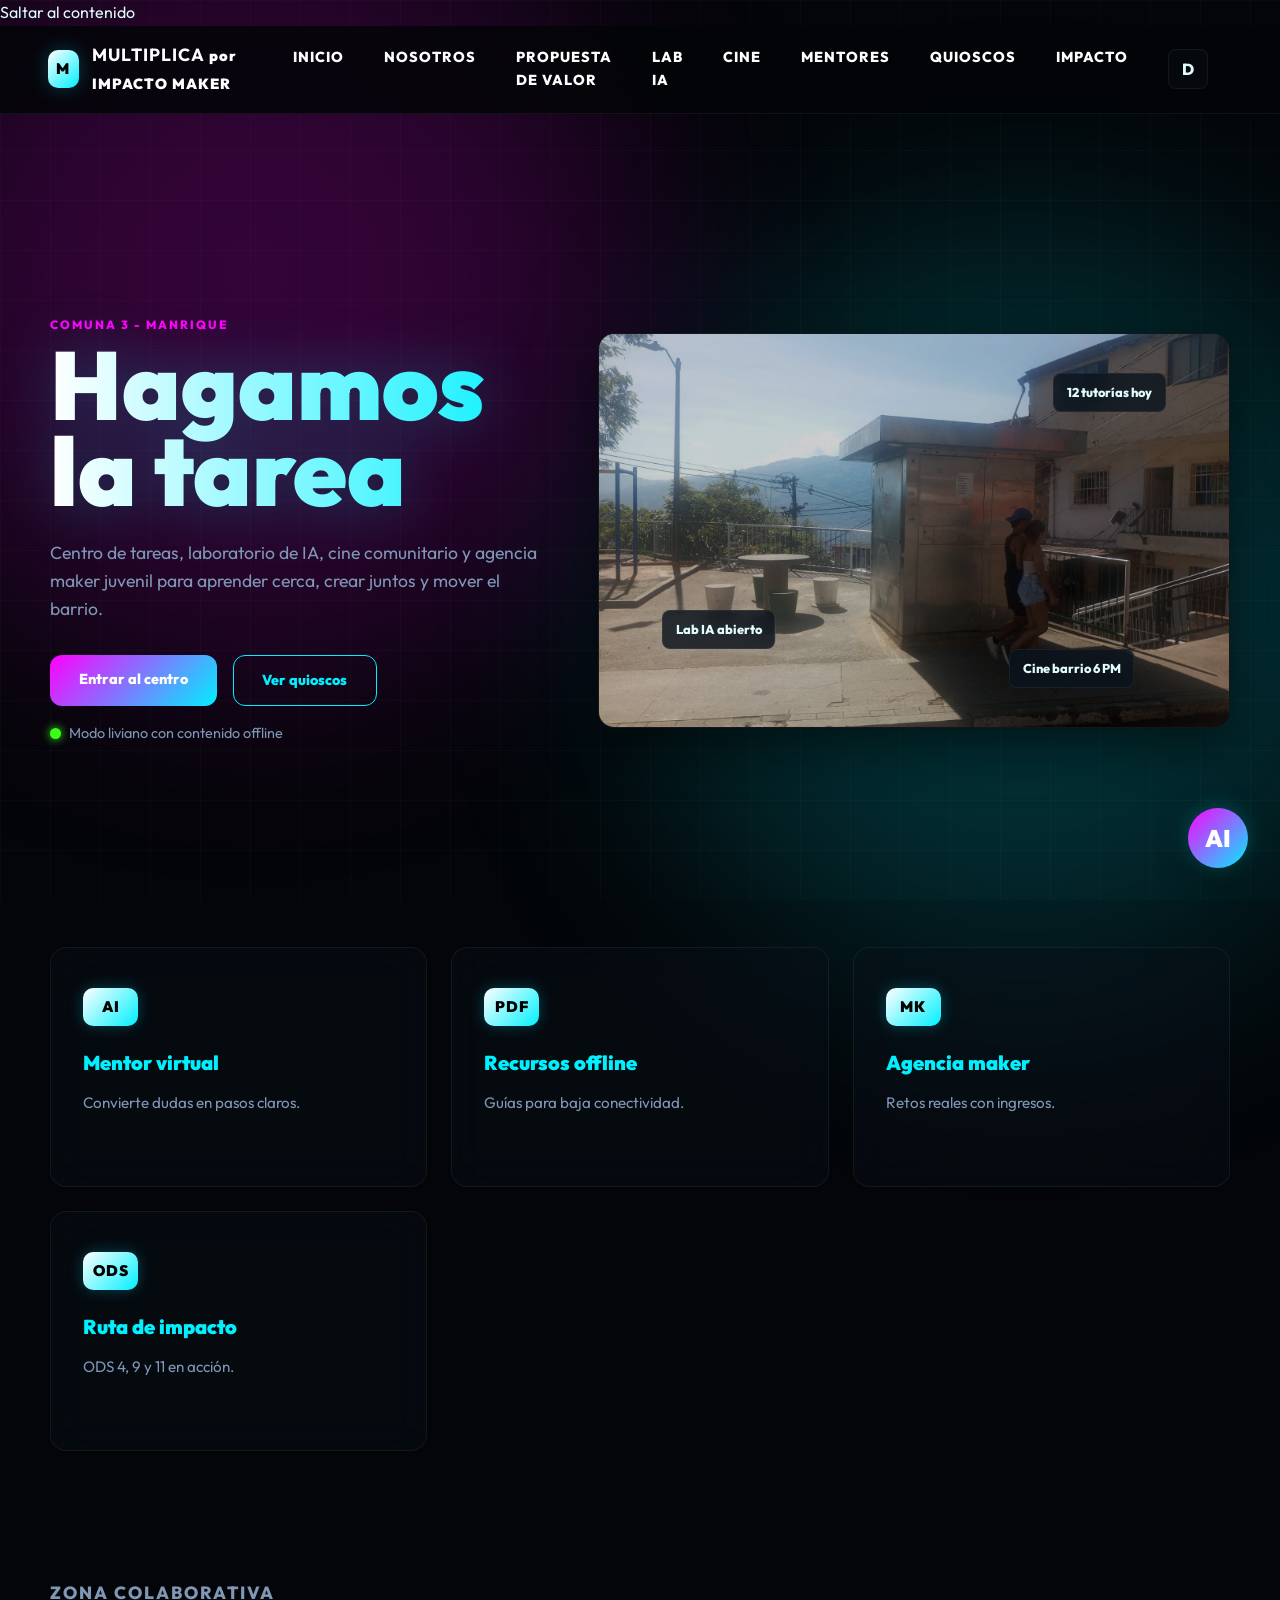
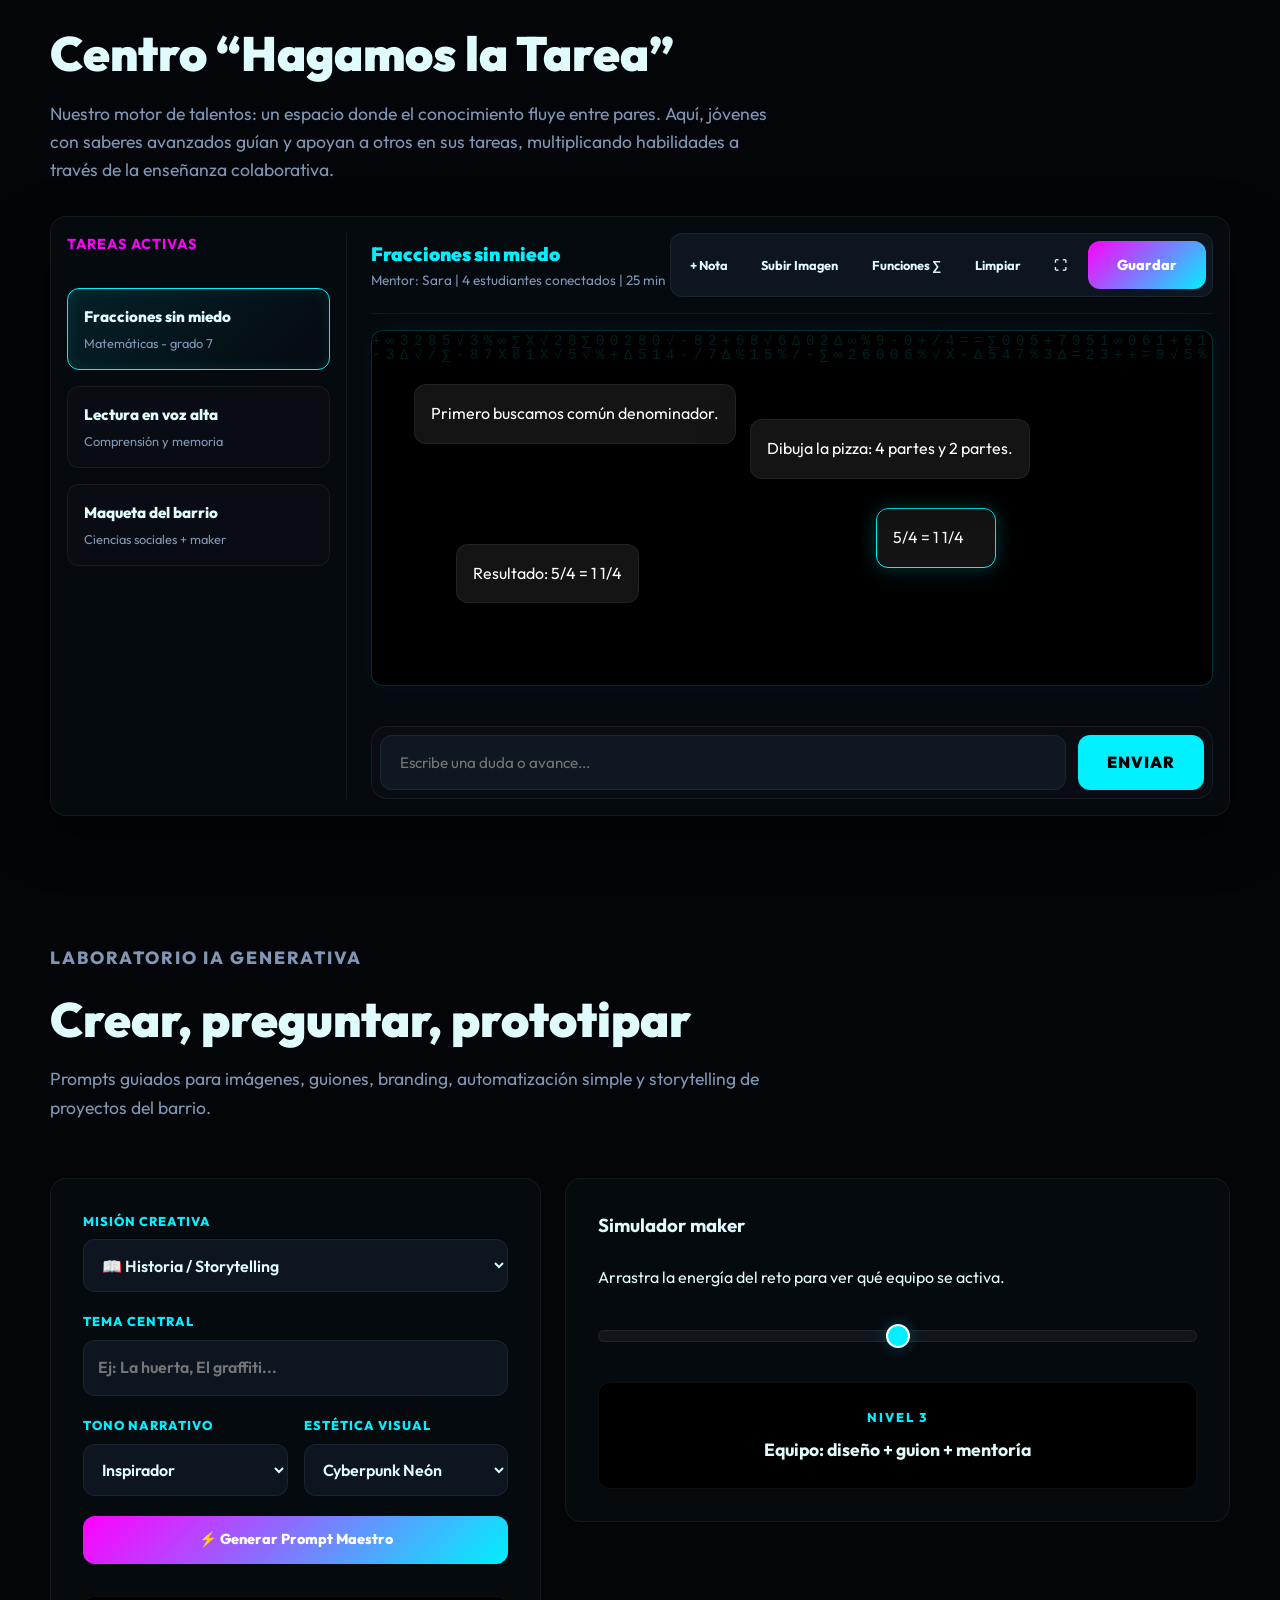
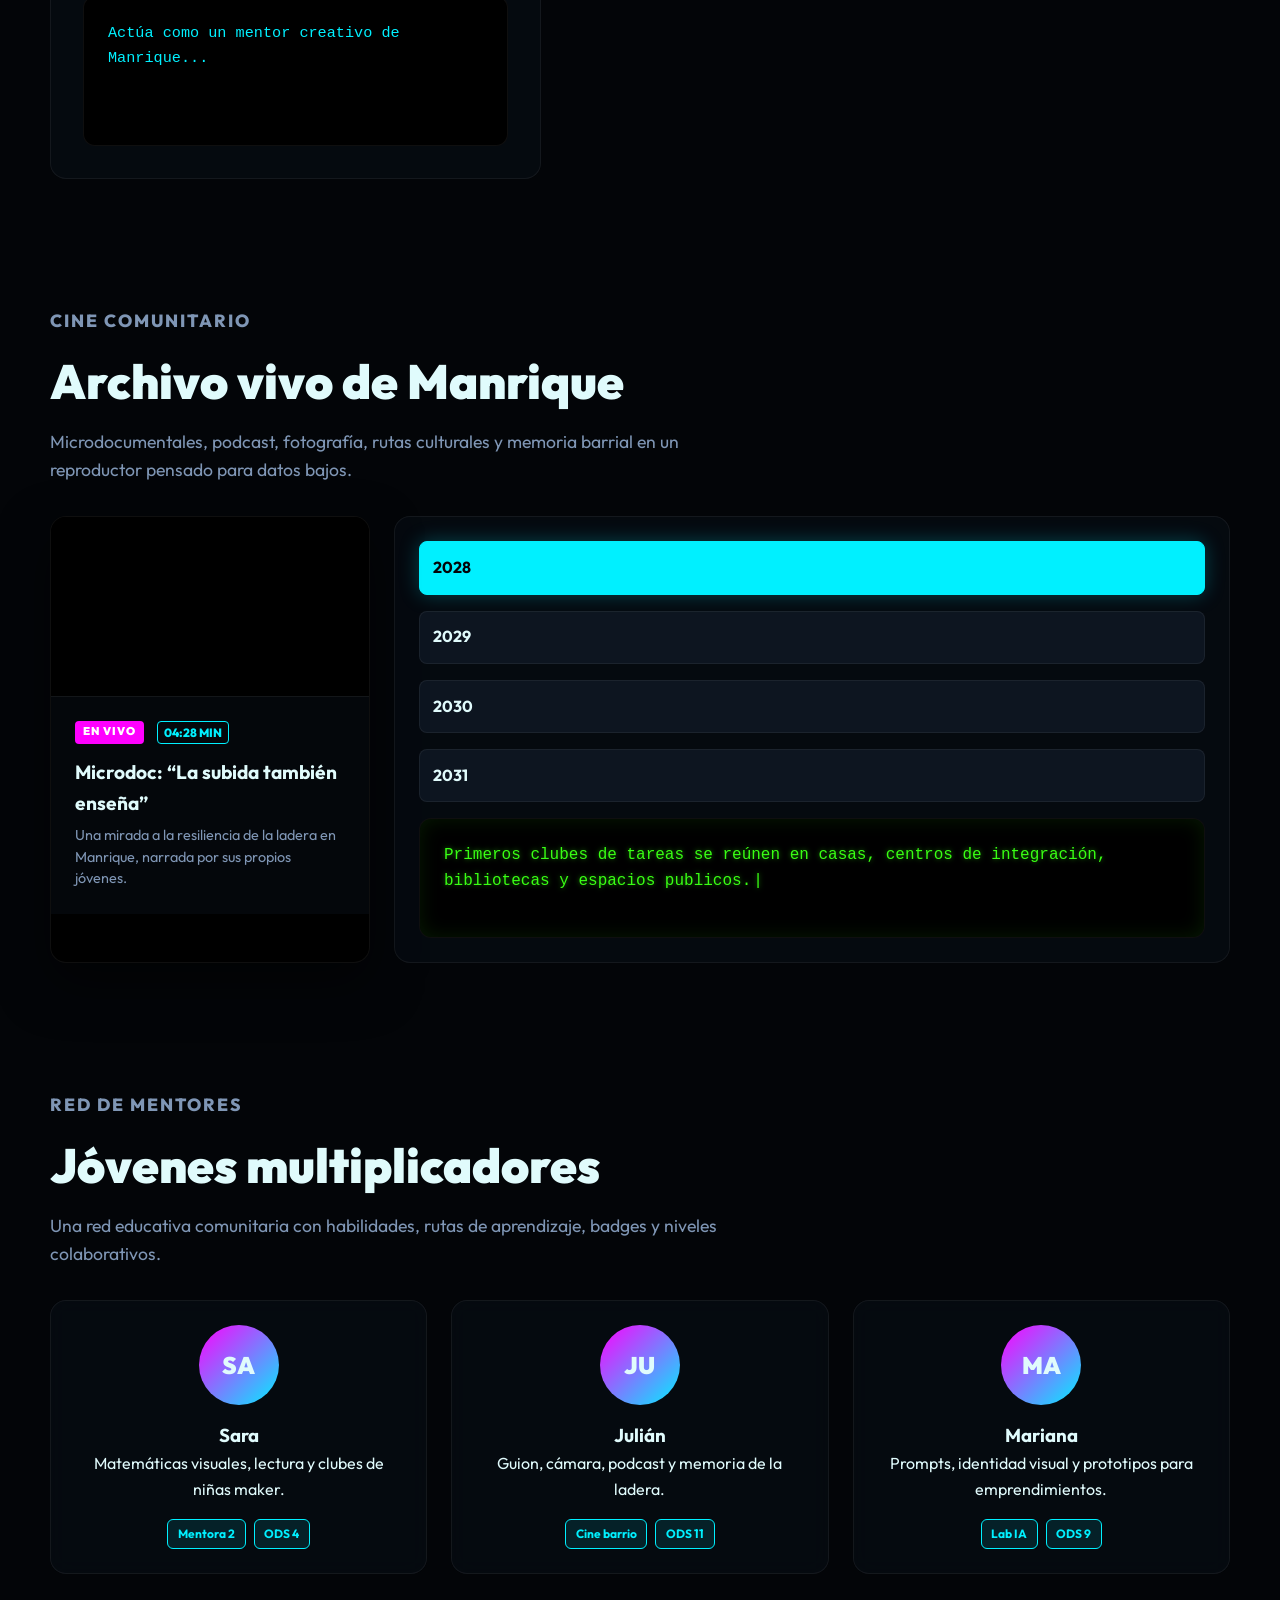
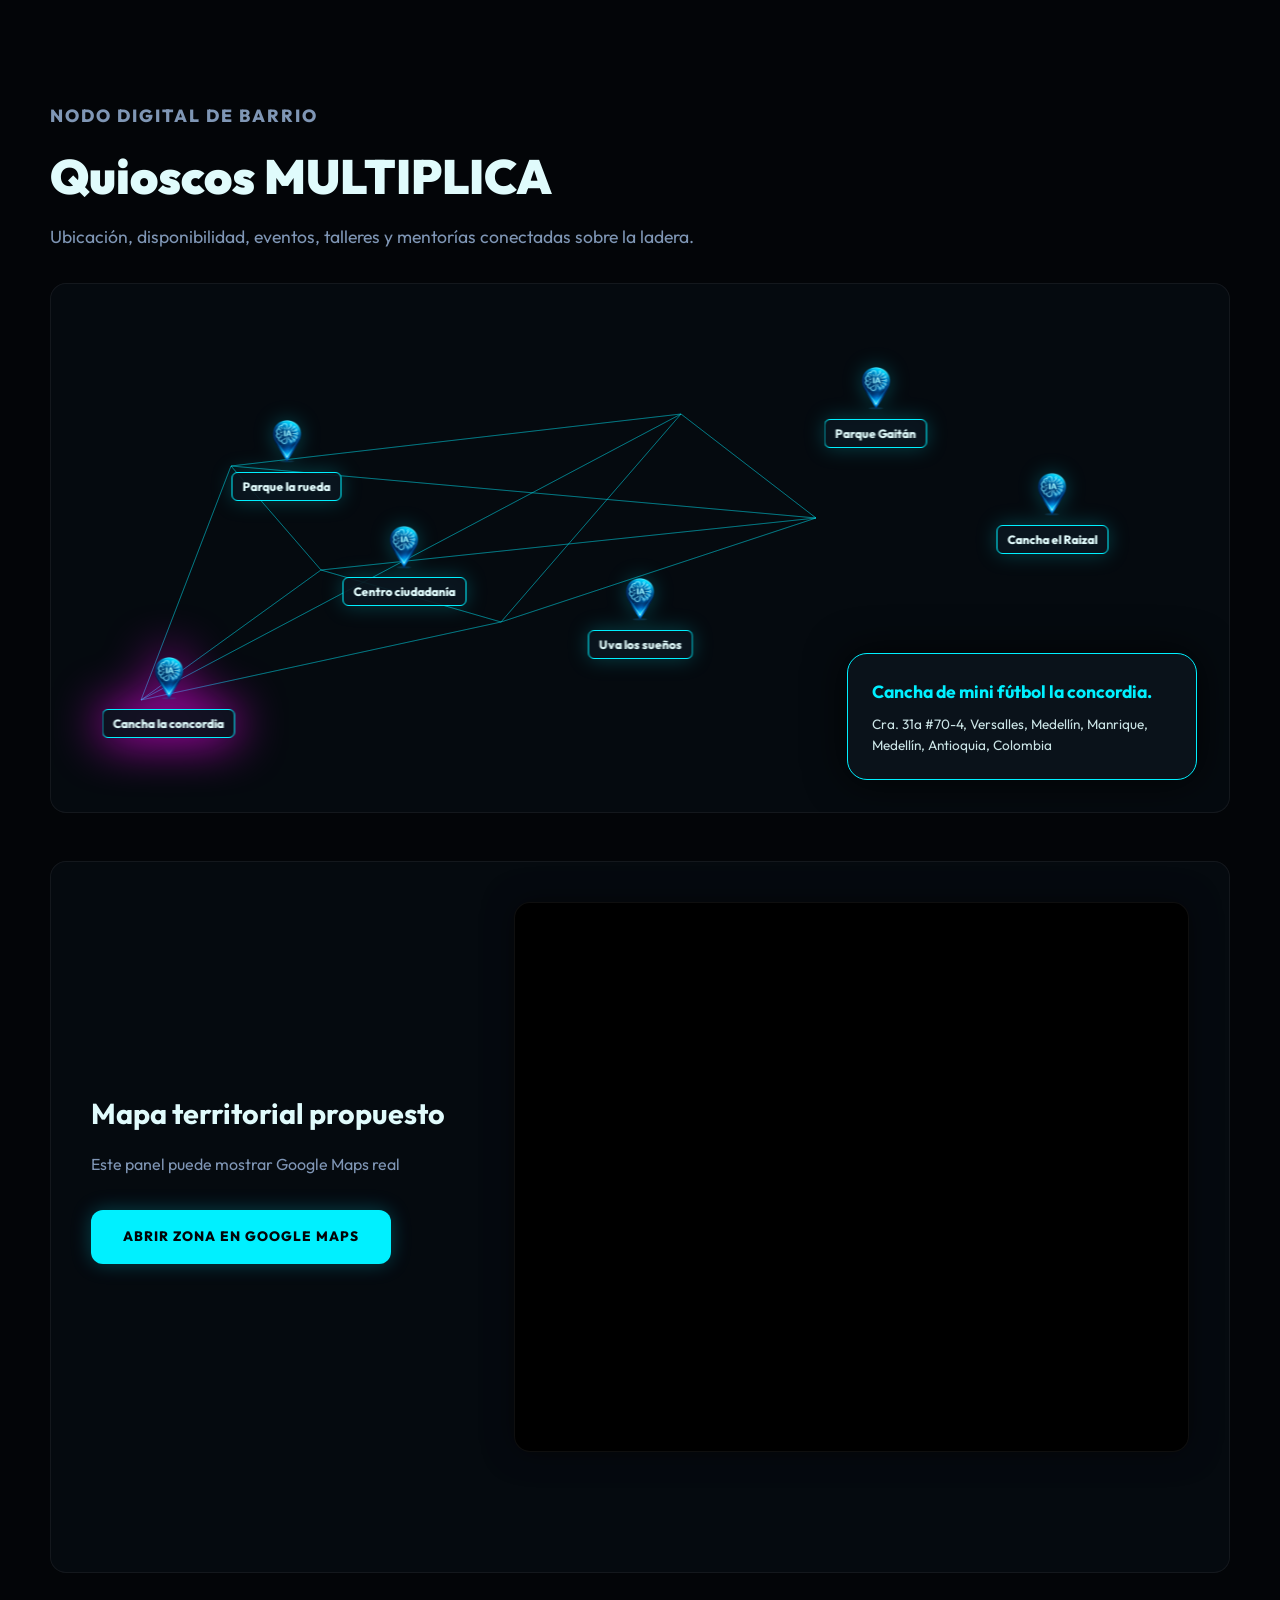
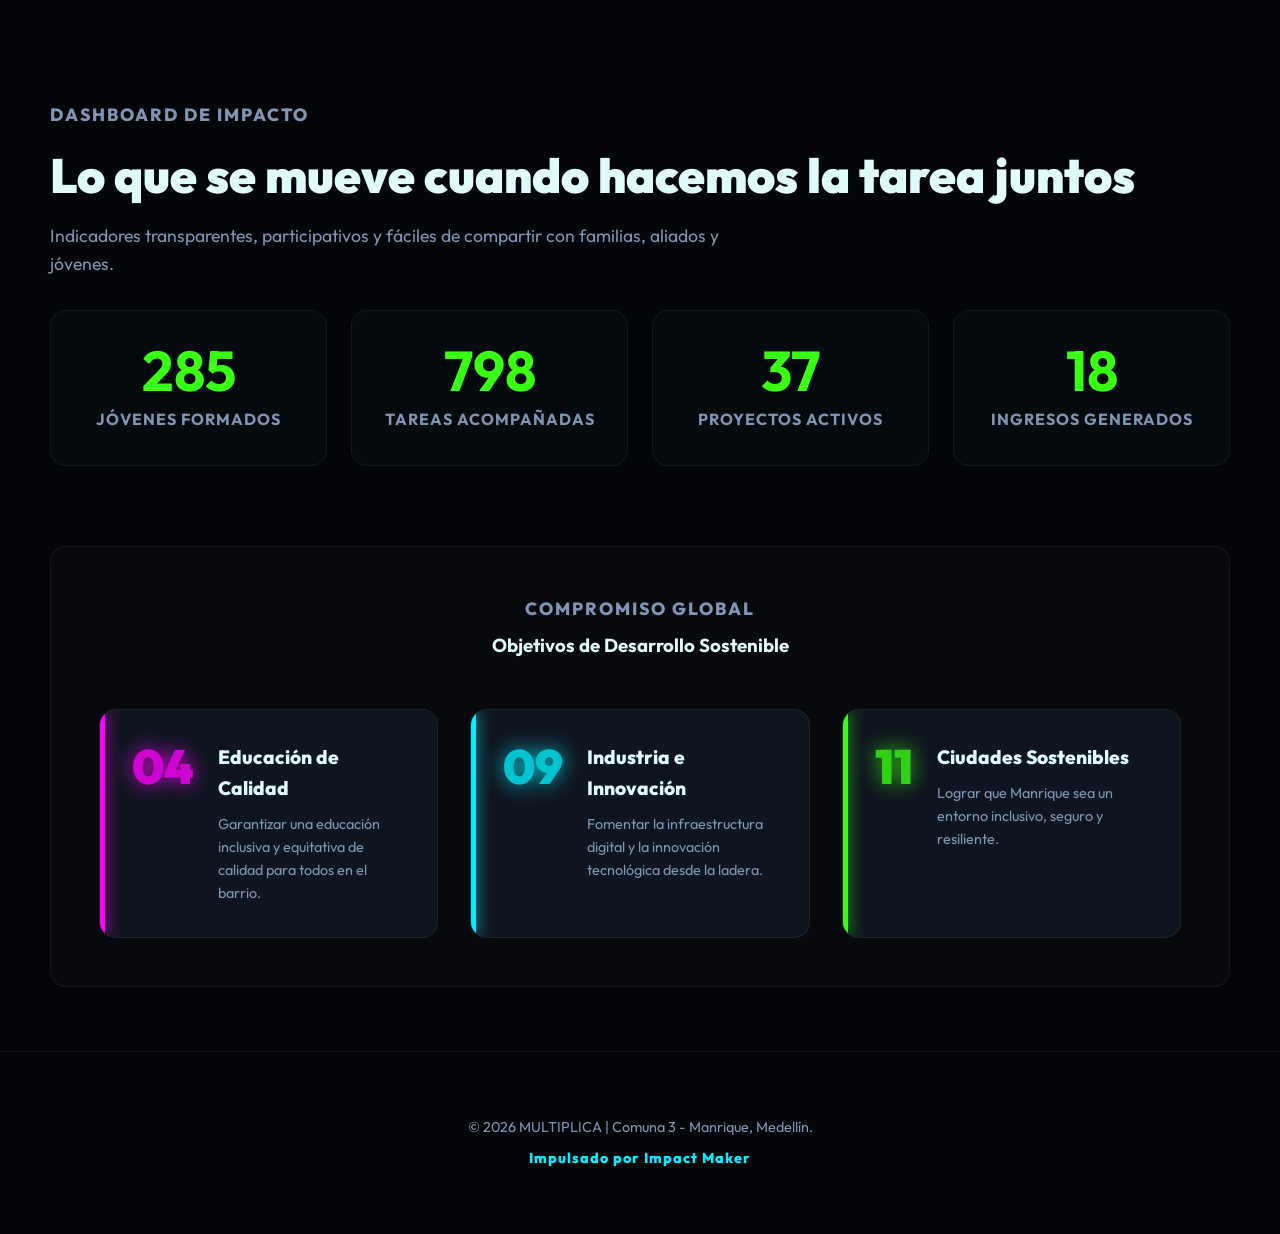
==== index.html @ 45618c98 "🚀 MULTIPLICA - Modernización Completa y Propuesta de Valor" ====
<!doctype html>
<html lang="es">

<head>
  <meta charset="utf-8" />
  <meta name="viewport" content="width=device-width, initial-scale=1" />
  <meta name="description"
    content="MULTIPLICA, plataforma comunitaria de tareas, IA generativa, cine barrial y mentorias para Comuna 3 - Manrique." />
  <meta name="theme-color" content="#18232e" />
  <title>MULTIPLICA | Hagamos la tarea</title>
  <link rel="preconnect" href="https://fonts.googleapis.com">
  <link rel="preconnect" href="https://fonts.gstatic.com" crossorigin>
  <link href="https://fonts.googleapis.com/css2?family=Outfit:wght@100..900&display=swap" rel="stylesheet">
  <link rel="preload" href="assets/community-lab.png" as="image" />
  <link rel="stylesheet" href="css/styles.css" />
</head>

<body>
  <a class="skip-link" href="#contenido">Saltar al contenido</a>

  <header class="topbar" aria-label="Navegación principal">
    <a class="brand" href="#inicio" aria-label="MULTIPLICA inicio">
      <span class="brand-mark">M</span>
      <span>
        <strong>MULTIPLICA</strong>
        <small>por IMPACTO MAKER</small>
      </span>
    </a>
    <button class="menu-toggle" type="button" aria-expanded="false" aria-controls="nav">
      <span></span><span></span><span></span>
      <span class="sr-only">Abrir menú</span>
    </button>
    <nav id="nav" class="nav">
      <a href="index.html">Inicio</a>
      <a href="nosotros.html">Nosotros</a>
      <a href="propuesta.html">Propuesta de Valor</a>
      <a href="#ia">Lab IA</a>
      <a href="#cine">Cine</a>
      <a href="#mentores">Mentores</a>
      <a href="#quioscos">Quioscos</a>
      <a href="#impacto">Impacto</a>
    </nav>
    <button id="themeToggle" class="icon-button" type="button" aria-label="Cambiar modo de color">D</button>
  </header>

  <main id="contenido">
    <!-- EDITAR: cambia aqui el titular, slogan y textos principales del inicio. -->
    <section id="inicio" class="hero section-shell">
      <div class="hero-copy">
        <p class="eyebrow">Comuna 3 - Manrique</p>
        <h1>Hagamos la tarea</h1>
        <p class="hero-lead">
          Centro de tareas, laboratorio de IA, cine comunitario y agencia maker juvenil para aprender cerca, crear
          juntos y mover el barrio.
        </p>
        <div class="hero-actions" aria-label="Accesos rápidos">
          <a class="btn-primary" href="#tarea">Entrar al centro</a>
          <a class="btn-ghost" href="#quioscos">Ver quioscos</a>
        </div>
        <div class="offline-pill" role="status">
          <span></span> Modo liviano con contenido offline
        </div>
      </div>

      <div class="hero-visual" aria-label="Transformación MULTIPLICA">
        <img class="img-base" src="assets/community-lab.png" alt="Propuesta inicial" />
        <img class="img-hover" src="assets/ChatGPT Image 11 may 2026, 15_40_46.png" alt="Visión futura MULTIPLICA" />
        <div class="live-chip chip-a">12 tutorías hoy</div>
        <div class="live-chip chip-b">Lab IA abierto</div>
        <div class="live-chip chip-c">Cine barrio 6 PM</div>
      </div>
    </section>

    <!-- EDITAR: estas tarjetas son los accesos rapidos. Sus mensajes estan en js/config.js. -->
    <section class="quick-grid section-shell" aria-label="Herramientas rápidas">
      <button class="card" data-panel="mentor">
        <span class="brand-mark">AI</span>
        <strong>Mentor virtual</strong>
        <small>Convierte dudas en pasos claros.</small>
      </button>
      <button class="card" data-panel="descargas">
        <span class="brand-mark">PDF</span>
        <strong>Recursos offline</strong>
        <small>Guías para baja conectividad.</small>
      </button>
      <button class="card" data-panel="proyecto">
        <span class="brand-mark">MK</span>
        <strong>Agencia maker</strong>
        <small>Retos reales con ingresos.</small>
      </button>
      <button class="card" data-panel="ruta">
        <span class="brand-mark">ODS</span>
        <strong>Ruta de impacto</strong>
        <small>ODS 4, 9 y 11 en acción.</small>
      </button>
    </section>

    <!-- EDITAR: seccion de tareas. Los datos interactivos de botones estan en js/config.js. -->
    <section id="tarea" class="module section-shell">
      <div class="section-heading">
        <p class="eyebrow">Zona colaborativa</p>
        <h2>Centro “Hagamos la Tarea”</h2>
        <p>Nuestro motor de talentos: un espacio donde el conocimiento fluye entre pares. Aquí, jóvenes con saberes avanzados guían y apoyan a otros en sus tareas, multiplicando habilidades a través de la enseñanza colaborativa.</p>
      </div>
      <div class="workspace">
        <aside class="task-board" aria-label="Tablero de tareas activas">
          <h3>Tareas activas</h3>
          <button class="task-item active" data-task="matematicas">
            <strong>Fracciones sin miedo</strong>
            <small>Matemáticas - grado 7</small>
          </button>
          <button class="task-item" data-task="lectura">
            <strong>Lectura en voz alta</strong>
            <small>Comprensión y memoria</small>
          </button>
          <button class="task-item" data-task="maqueta">
            <strong>Maqueta del barrio</strong>
            <small>Ciencias sociales + maker</small>
          </button>
        </aside>
        <article class="collab-panel">
          <div class="panel-head">
            <div>
              <h3 id="taskTitle">Fracciones sin miedo</h3>
              <p id="taskMeta">Mentor: Sara | 4 estudiantes conectados | 25 min</p>
            </div>
            <div class="panel-actions" aria-label="Herramientas de pizarra">
              <button id="addNoteBtn" class="small-action" type="button">+ Nota</button>
              <input id="imageInput" type="file" accept="image/*" hidden />
              <button id="addImageBtn" class="small-action" type="button">Subir Imagen</button>
              <button id="toggleMath" class="small-action" type="button">Funciones ∑</button>
              <button id="clearBoardBtn" class="small-action" type="button">Limpiar</button>
              <button id="fullscreenBtn" class="small-action" type="button" aria-label="Pantalla completa">⛶</button>
              <button class="btn-primary" type="button">Guardar</button>
            </div>
          </div>
          <div id="whiteboard" class="whiteboard" aria-label="Pizarra colaborativa">
            <canvas id="matrixCanvas"></canvas>
            <div id="mathTools" class="math-tools" style="display:none" aria-label="Herramientas matemáticas">
              <button class="math-btn" type="button" data-symbol="+">+</button>
              <button class="math-btn" type="button" data-symbol="-">−</button>
              <button class="math-btn" type="button" data-symbol="×">×</button>
              <button class="math-btn" type="button" data-symbol="÷">÷</button>
              <button class="math-btn" type="button" data-symbol="=">=</button>
              <button class="math-btn" type="button" data-symbol="(">( )</button>
              <button class="math-btn" type="button" data-symbol="frac">a/b</button>
              <button class="math-btn" type="button" data-symbol="pow">xʸ</button>
              <button class="math-btn" type="button" data-symbol="sqrt">√</button>
            </div>
            <div class="fraction-card" contenteditable="true"> 5/4 = 1 1/4</div>
            <div class="note note-one" contenteditable="true">Primero buscamos común denominador.</div>
            <div class="note note-two" contenteditable="true">Dibuja la pizza: 4 partes y 2 partes.</div>
            <div class="note note-three" contenteditable="true">Resultado: 5/4 = 1 1/4</div>
          </div>
          <div class="comment-row">
            <input id="collaborativeInput" type="text" placeholder="Escribe una duda o avance..." aria-label="Comentario colaborativo" />
            <button id="sendCommentBtn" type="button">Enviar</button>
          </div>
        </article>
      </div>
    </section>

    <section id="ia" class="module split section-shell">
      <div class="section-heading">
        <p class="eyebrow">Laboratorio IA Generativa</p>
        <h2>Crear, preguntar, prototipar</h2>
        <p>Prompts guiados para imágenes, guiones, branding, automatización simple y storytelling de proyectos del
          barrio.</p>
      </div>
      <div class="lab-console">
        <div class="prompt-builder">
          <!-- ESTRUCTURA PROFESIONAL: Agrupamos para control total del diseño -->
          <div class="form-group">
            <label for="promptType">Misión Creativa</label>
            <select id="promptType">
              <option value="historia">📖 Historia / Storytelling</option>
              <option value="imagen">🎨 Imagen Conceptual</option>
              <option value="guion">🎬 Guion / Podcast</option>
              <option value="marca">🚀 Marca / Identidad</option>
            </select>
          </div>

          <div class="form-group">
            <label for="promptTheme">Tema Central</label>
            <input id="promptTheme" type="text" placeholder="Ej: La huerta, El graffiti..." />
          </div>

          <div class="form-row">
            <div class="form-group">
              <label for="promptTone">Tono Narrativo</label>
              <select id="promptTone">
                <option value="inspirador">Inspirador</option>
                <option value="tecnico">Técnico</option>
                <option value="rebelde">Disruptivo</option>
              </select>
            </div>
            <div class="form-group">
              <label for="promptStyle">Estética Visual</label>
              <select id="promptStyle">
                <option value="cyberpunk">Cyberpunk Neón</option>
                <option value="minimalista">Minimalista Moderno</option>
                <option value="vintage">Vintage / Retro</option>
                <option value="organico">Orgánico / Natural</option>
              </select>
            </div>
          </div>

          <button id="buildPrompt" type="button" class="btn-primary">⚡ Generar Prompt Maestro</button>
        </div>
        <pre id="promptOutput" aria-live="polite">Actúa como un mentor creativo de Manrique...</pre>
      </div>
      <div class="simulator">
        <h3>Simulador maker</h3>
        <p>Arrastra la energía del reto para ver qué equipo se activa.</p>
        <input id="makerRange" type="range" min="1" max="5" value="3" />
        <div class="maker-output">
          <span id="makerLevel">Nivel 3</span>
          <strong id="makerResult">Equipo: diseño + guion + mentoría</strong>
        </div>
      </div>
    </section>

    <section id="cine" class="module section-shell">
      <div class="section-heading">
        <p class="eyebrow">Cine comunitario</p>
        <h2>Archivo vivo de Manrique</h2>
        <p>Microdocumentales, podcast, fotografía, rutas culturales y memoria barrial en un reproductor pensado para
          datos bajos.</p>
      </div>
      <div class="cinema-layout">
        <div class="player-container">
          <!-- ESPACIO PARA VIDEO DE YOUTUBE: Reemplazar el src por el enlace del video deseado -->
          <div class="player">
            <iframe width="100%" height="100%" 
              src="https://www.youtube.com/embed/dQw4w9WgXcQ" 
              title="YouTube video player" frameborder="0" 
              allow="accelerometer; autoplay; clipboard-write; encrypted-media; gyroscope; picture-in-picture; web-share" 
              allowfullscreen></iframe>
          </div>
          <!-- CAPA INFORMATIVA DEL VIDEO -->
          <div class="video-info-overlay">
            <div class="video-meta">
              <span class="v-tag">EN VIVO</span>
              <span class="v-time">04:28 MIN</span>
            </div>
            <h4>Microdoc: “La subida también enseña”</h4>
            <p>Una mirada a la resiliencia de la ladera en Manrique, narrada por sus propios jóvenes.</p>
          </div>
        </div>
        <div class="timeline" aria-label="Línea de tiempo comunitaria">
          <button class="time-dot active" data-year="2028">2028</button>
          <button class="time-dot" data-year="2029">2029</button>
          <button class="time-dot" data-year="2030">2030</button>
          <button class="time-dot" data-year="2031">2031</button>
          <p id="timelineText">Primeros clubes de tareas se reúnen en casas, centros de integración, bibliotecas y
            espacios
            publicos.</p>
        </div>
      </div>
    </section>

    <section id="mentores" class="module section-shell">
      <div class="section-heading">
        <p class="eyebrow">Red de mentores</p>
        <h2>Jóvenes multiplicadores</h2>
        <p>Una red educativa comunitaria con habilidades, rutas de aprendizaje, badges y niveles colaborativos.
        </p>
      </div>
      <div class="mentor-grid">
        <article class="mentor-card">
          <span class="avatar">SA</span>
          <h3>Sara</h3>
          <p>Matemáticas visuales, lectura y clubes de niñas maker.</p>
          <div class="badges"><span>Mentora 2</span><span>ODS 4</span></div>
        </article>
        <article class="mentor-card">
          <span class="avatar">JU</span>
          <h3>Julián</h3>
          <p>Guion, cámara, podcast y memoria de la ladera.</p>
          <div class="badges"><span>Cine barrio</span><span>ODS 11</span></div>
        </article>
        <article class="mentor-card">
          <span class="avatar">MA</span>
          <h3>Mariana</h3>
          <p>Prompts, identidad visual y prototipos para emprendimientos.</p>
          <div class="badges"><span>Lab IA</span><span>ODS 9</span></div>
        </article>
      </div>
    </section>

    <section id="quioscos" class="module section-shell">
      <div class="section-heading">
        <p class="eyebrow">Nodo digital de barrio</p>
        <h2>Quioscos MULTIPLICA</h2>
        <p>Ubicación, disponibilidad, eventos, talleres y mentorías conectadas sobre la ladera.</p>
      </div>
      <div class="kiosk-map" aria-label="Mapa interactivo de quioscos">
        <canvas id="networkCanvas" width="900" height="520"></canvas>
        <button class="kiosk active" style="--x: 10%; --y: 80%" data-kiosk="Cancha de mini fútbol la concordia." data-label="Cancha la concordia"></button>
        <button class="kiosk" style="--x: 30%; --y: 55%" data-kiosk="Centro de Servicios a la Ciudadanía." data-label="Centro ciudadanía"></button>
        <button class="kiosk" style="--x: 50%; --y: 65%" data-kiosk="Uva los sueños" data-label="Uva los sueños"></button>
        <button class="kiosk" style="--x: 85%; --y: 45%" data-kiosk="Cancha sintética el Raizal." data-label="Cancha el Raizal"></button>
        <button class="kiosk" style="--x: 20%; --y: 35%" data-kiosk="Parque de la rueda" data-label="Parque la rueda"></button>
        <button class="kiosk" style="--x: 70%; --y: 25%" data-kiosk="Parque Gaitán." data-label="Parque Gaitán"></button>
        <aside class="kiosk-info">
          <h3 id="kioskName">Cancha de mini fútbol la concordia.</h3>
          <p id="kioskStatus">Cra. 31a #70-4, Versalles, Medellín, Manrique, Medellín, Antioquia, Colombia</p>
        </aside>
      </div>
      <div class="google-map-panel">
        <div class="map-copy">
          <h3>Mapa territorial propuesto</h3>
          <p>Este panel puede mostrar Google Maps real</p>
          <a id="https://www.google.com/maps/d/u/0/edit?mid=1fTqS-UCD_Fun7RJP5HXjvAFTQv7Imtw&usp=sharing"
            class="ghost-action"
            href="https://www.google.com/maps/d/u/0/edit?mid=1fTqS-UCD_Fun7RJP5HXjvAFTQv7Imtw&usp=sharing"
            target="_blank" rel="noreferrer">Abrir zona en Google Maps</a>
        </div>
        <div id="googleMap" class="google-map" role="img"
          aria-label="Mapa de Google Maps con puntos propuestos de Hagamos la Tarea">
          <iframe
            src="https://www.google.com/maps/d/u/0/embed?mid=1fTqS-UCD_Fun7RJP5HXjvAFTQv7Imtw&ehbc=2E312F"
            width="100%" height="100%"></iframe>
        </div>
        <div id="mapPointList" class="map-point-list" aria-label="Puntos propuestos de Hagamos la Tarea"></div>
      </div>
    </section>

    <!-- EDITAR: cambia los valores data-count para actualizar los indicadores. -->
    <section id="impacto" class="module section-shell impact">
      <div class="section-heading">
        <p class="eyebrow">Dashboard de impacto</p>
        <h2>Lo que se mueve cuando hacemos la tarea juntos</h2>
        <p>Indicadores transparentes, participativos y fáciles de compartir con familias, aliados y jóvenes.</p>
      </div>
      <div class="impact-grid">
        <article class="stat"><strong data-count="428">0</strong><span>jóvenes formados</span></article>
        <article class="stat"><strong data-count="1260">0</strong><span>tareas acompañadas</span></article>
        <article class="stat"><strong data-count="37">0</strong><span>proyectos activos</span></article>
        <article class="stat"><strong data-count="18">0</strong><span>ingresos generados</span></article>
      </div>
      <div class="ods-container">
        <div class="section-heading centered">
          <p class="eyebrow">Compromiso global</p>
          <h3>Objetivos de Desarrollo Sostenible</h3>
        </div>
        <div class="ods-grid">
          <div class="ods-card" style="--ods-color: var(--magenta);">
            <div class="ods-number">04</div>
            <div class="ods-content">
              <h4>Educación de Calidad</h4>
              <p>Garantizar una educación inclusiva y equitativa de calidad para todos en el barrio.</p>
            </div>
          </div>
          <div class="ods-card" style="--ods-color: var(--warm);">
            <div class="ods-number">09</div>
            <div class="ods-content">
              <h4>Industria e Innovación</h4>
              <p>Fomentar la infraestructura digital y la innovación tecnológica desde la ladera.</p>
            </div>
          </div>
          <div class="ods-card" style="--ods-color: var(--sun);">
            <div class="ods-number">11</div>
            <div class="ods-content">
              <h4>Ciudades Sostenibles</h4>
              <p>Lograr que Manrique sea un entorno inclusivo, seguro y resiliente.</p>
            </div>
          </div>
        </div>
      </div>
    </section>
  </main>

  <button id="mentorFab" class="mentor-fab" type="button" aria-label="Abrir mentor virtual">AI</button>
  <dialog id="mentorDialog" class="mentor-dialog">
    <form method="dialog">
      <button class="dialog-close" aria-label="Cerrar">x</button>
    </form>
    <h2>Mentor virtual MULTIPLICA</h2>
    <p>Cuéntame la tarea y te la devuelvo como ruta corta: entender, practicar, crear y compartir.</p>
    <textarea id="mentorInput" rows="4" placeholder="Ej: no entiendo fracciones con diferente denominador"></textarea>
    <button id="mentorAnswer" type="button">Crear ruta</button>
    <div id="mentorResponse" class="mentor-response" aria-live="polite"></div>
  </dialog>

  <footer style="padding: 4rem; text-align: center; border-top: 1px solid var(--line); color: var(--muted); font-size: 0.9rem;">
    <p>&copy; 2026 MULTIPLICA | Comuna 3 - Manrique, Medellín.</p>
    <p style="margin-top: 0.5rem; color: var(--warm); font-weight: 800; letter-spacing: 1px;">Impulsado por Impact Maker</p>
  </footer>

  <script src="js/config.js"></script>
  <script src="js/app.js"></script>
</body>

</html>
---- css/styles.css ----
:root {
  color-scheme: dark;

  --bg: #030508;
  --surface: rgba(11, 19, 28, 0.4);
  --surface-2: rgba(20, 30, 45, 0.6);
  --text: #e0fbfc;
  --muted: #7f96b5;
  --line: rgba(255, 255, 255, 0.06);

  --magenta: #ff00ff;
  --warm:    #00f0ff;
  --sun:     #39ff14;
  --warm-shadow: rgba(0, 240, 255, 0.25);

  --radius:    16px;
  --radius-sm: 8px;
  --shadow-lg: 0 20px 50px rgba(0, 0, 0, 0.5);
  --shadow-glow: 0 0 20px var(--warm-shadow);
  
  font-family: 'Outfit', sans-serif;
}

[data-theme="light"] {
  --bg: #f0f4f8;
  --surface: rgba(255, 255, 255, 0.8);
  --surface-2: rgba(226, 232, 240, 0.9);
  --text: #1a202c;
  --muted: #4a5568;
  --line: rgba(0, 0, 0, 0.08);
  --warm-shadow: rgba(0, 180, 200, 0.2);
}

/* ─── BASE ─── */
* { box-sizing: border-box; margin: 0; padding: 0; }
html { scroll-behavior: smooth; }

body {
  background-color: var(--bg);
  color: var(--text);
  font-family: var(--font-family);
  line-height: 1.6;
  overflow-x: hidden;
  position: relative;
  /* Fondo Base con Textura y Grids */
  background-image: 
    radial-gradient(circle at 20% 30%, rgba(255, 0, 255, 0.05), transparent 40%),
    radial-gradient(circle at 80% 70%, rgba(0, 240, 255, 0.05), transparent 40%),
    linear-gradient(rgba(255, 255, 255, 0.02) 1px, transparent 1px),
    linear-gradient(90deg, rgba(255, 255, 255, 0.02) 1px, transparent 1px);
  background-size: 100% 100%, 100% 100%, 50px 50px, 50px 50px;
  background-attachment: fixed;
  text-rendering: optimizeLegibility;
  -webkit-font-smoothing: antialiased;
}

/* Blobs de luz flotantes para profundidad futurista */
body::before, body::after {
  content: "";
  position: fixed;
  width: 60vw;
  height: 60vw;
  border-radius: 50%;
  filter: blur(120px);
  z-index: -1;
  opacity: 0.15;
  pointer-events: none;
  animation: floatBlobs 20s infinite alternate ease-in-out;
}

body::before {
  top: -10%;
  left: -10%;
  background: var(--magenta);
}

body::after {
  bottom: -10%;
  right: -10%;
  background: var(--warm);
  animation-delay: -10s;
}

@keyframes floatBlobs {
  0% { transform: translate(0, 0) scale(1); }
  100% { transform: translate(10%, 15%) scale(1.1); }
}

[data-theme="light"] body {
  background-image:
    radial-gradient(circle at 10% 20%, rgba(255, 0, 255, 0.04), transparent 30%),
    radial-gradient(circle at 90% 80%, rgba(0, 200, 220, 0.04), transparent 30%),
    linear-gradient(rgba(0, 0, 0, 0.03) 1px, transparent 1px),
    linear-gradient(90deg, rgba(0, 0, 0, 0.03) 1px, transparent 1px);
  background-size: 100% 100%, 100% 100%, 40px 40px, 40px 40px;
}

[data-theme="light"] body::before, [data-theme="light"] body::after {
  opacity: 0.05;
}

button, input, select, textarea { font: inherit; }
a { color: inherit; text-decoration: none; }

.sr-only {
  position: absolute;
  width: 1px;
  height: 1px;
  padding: 0;
  margin: -1px;
  overflow: hidden;
  clip: rect(0, 0, 0, 0);
  border: 0;
}

.section-shell {
  width: min(1180px, calc(100% - 2rem));
  margin-inline: auto;
}

/* ─── BARRA DE NAVEGACIÓN ─── */
.topbar {
  position: sticky;
  top: 0;
  z-index: 100;
  background: rgba(3, 5, 8, 0.85);
  backdrop-filter: blur(20px);
  display: grid;
  grid-template-columns: auto 1fr auto auto;
  align-items: center;
  gap: 1.5rem;
  padding: 0.8rem clamp(1rem, 4vw, 3rem);
  border-bottom: 1px solid var(--line);
}

/* ─── BRANDING & NAV ─── */
.brand { 
  display: flex; 
  align-items: center; 
  gap: 0.8rem; 
  font-weight: 900; 
  font-size: 1.1rem; 
  letter-spacing: 1px; 
  color: #fff; 
}

.brand-mark {
  background: linear-gradient(135deg, #fff, var(--warm));
  color: #000;
  width: 55px;
  height: 38px;
  display: flex;
  align-items: center;
  justify-content: center;
  border-radius: 10px;
  font-size: 0.95rem;
  box-shadow: 0 0 20px var(--warm-shadow);
  font-weight: 900;
  letter-spacing: 1px;
}

.nav { display: flex; gap: 0.5rem; justify-content: center; }

.nav a {
  padding: 0.5rem 1rem;
  border-radius: 8px;
  color: #fff;
  font-weight: 800;
  font-size: 0.9rem;
  transition: 0.4s cubic-bezier(0.4, 0, 0.2, 1);
  text-transform: uppercase;
  letter-spacing: 1px;
}

.nav a:hover,
.nav a.active {
  color: var(--warm);
  background: rgba(255, 255, 255, 0.05);
  text-shadow: 0 0 20px var(--warm-shadow);
  filter: brightness(1.2);
}

.icon-button, .menu-toggle {
  background: var(--surface);
  border: 1px solid var(--line);
  color: var(--text);
  width: 2.5rem;
  height: 2.5rem;
  border-radius: 8px;
  cursor: pointer;
  display: grid;
  place-items: center;
  font-weight: 800;
  transition: 0.2s;
}

.menu-toggle { display: none; }
.menu-toggle span { display: block; height: 2px; width: 1.2rem; background: var(--text); margin: 0.2rem; }

/* ─── HERO ─── */
.hero {
  display: grid;
  grid-template-columns: minmax(0, 0.88fr) minmax(320px, 1.12fr);
  align-items: center;
  gap: clamp(1.4rem, 4vw, 4rem);
  min-height: calc(100vh - 4.2rem);
  padding-block: 4rem;
}

.hero-copy h1 {
  font-size: clamp(2.5rem, 8vw, 6rem);
  line-height: 0.9;
  font-weight: 900;
  margin-bottom: 1.5rem;
  background: linear-gradient(to right, #fff, var(--warm));
  -webkit-background-clip: text;
  -webkit-text-fill-color: transparent;
  filter: drop-shadow(0 0 30px var(--warm-shadow));
}

.eyebrow {
  color: var(--magenta);
  text-transform: uppercase;
  font-weight: 800;
  font-size: 0.75rem;
  letter-spacing: 2px;
  margin-bottom: 0.5rem;
}

.hero-lead {
  font-size: 1.1rem;
  color: var(--muted);
  max-width: 50ch;
  margin-bottom: 2rem;
}

.hero-actions { display: flex; gap: 1rem; flex-wrap: wrap; }

.btn-primary, .btn-ghost, .small-action {
  padding: 0.8rem 1.8rem;
  border-radius: 12px;
  font-weight: 800;
  font-size: 0.9rem;
  cursor: pointer;
  transition: 0.3s;
  display: inline-block;
  text-align: center;
}

.btn-primary {
  background: linear-gradient(135deg, var(--magenta), var(--warm));
  color: white;
  border: none;
}

.btn-primary:hover { transform: translateY(-2px); box-shadow: var(--shadow-glow); }

.btn-ghost {
  border: 1.5px solid var(--warm);
  color: var(--warm);
  background: transparent;
}

.btn-ghost:hover { background: rgba(0, 240, 255, 0.1); }

.offline-pill { display: inline-flex; align-items: center; gap: 0.5rem; color: var(--muted); font-size: 0.9rem; margin-top: 1rem; }
.offline-pill span { width: 0.7rem; height: 0.7rem; border-radius: 50%; background: var(--sun); box-shadow: 0 0 10px var(--sun); }

.hero-visual {
  position: relative;
  border-radius: var(--radius);
  overflow: hidden;
  border: 1px solid var(--line);
  box-shadow: var(--shadow-lg);
  background: #05080c;
  aspect-ratio: 16 / 10;
}

.hero-visual img { 
  position: absolute;
  top: 0;
  left: 0;
  width: 100%; 
  height: 100%; 
  object-fit: cover; 
  display: block; 
  transition: opacity 0.8s cubic-bezier(0.4, 0, 0.2, 1);
}

.hero-visual .img-base {
  z-index: 1;
  opacity: 0.8;
}

.hero-visual .img-hover {
  z-index: 2;
  opacity: 0;
}

.hero-visual:hover .img-hover {
  opacity: 1;
}

.hero-visual:hover .img-base {
  opacity: 0;
}

.live-chip {
  position: absolute;
  background: rgba(11, 19, 28, 0.8);
  backdrop-filter: blur(10px);
  border: 1px solid var(--line);
  padding: 0.5rem 0.8rem;
  border-radius: 8px;
  font-weight: 800;
  font-size: 0.8rem;
  z-index: 2;
}

.chip-a { top: 10%; right: 10%; animation: float 5s infinite; }
.chip-b { left: 10%; bottom: 20%; animation: float 6s 0.5s infinite; }
.chip-c { right: 15%; bottom: 10%; animation: float 5.5s 0.2s infinite; }

@keyframes float { 50% { transform: translateY(-10px); } }

/* ─── QUICK GRID ─── */
.quick-grid {
  display: grid;
  grid-template-columns: repeat(auto-fit, minmax(280px, 1fr));
  gap: 1.5rem;
  margin-bottom: 4rem;
}

.card {
  background: var(--surface);
  border: 1px solid var(--line);
  border-radius: var(--radius);
  padding: 2.5rem 2rem;
  backdrop-filter: blur(20px);
  transition: all 0.4s cubic-bezier(0.4, 0, 0.2, 1);
  text-align: left;
  cursor: pointer;
  color: var(--text);
  display: flex;
  flex-direction: column;
  gap: 0.8rem;
  min-height: 240px;
  justify-content: flex-start;
}

.card:hover {
  border-color: var(--warm);
  transform: translateY(-8px);
  box-shadow: 0 10px 40px rgba(0,0,0,0.4), var(--shadow-glow);
  background: rgba(255, 255, 255, 0.03);
}

.card .brand-mark { 
  margin-bottom: 0.5rem; 
  box-shadow: 0 0 15px var(--warm-shadow);
}

.card strong { 
  display: block; 
  font-size: 1.25rem; 
  font-weight: 900;
  color: var(--warm);
}

.card small { 
  color: var(--muted); 
  font-size: 0.95rem; 
  line-height: 1.5;
  display: block;
}

/* ─── MODULES ─── */
.module { padding-block: 4rem; }
.section-heading { margin-bottom: 2rem; }
.section-heading h2 { font-size: clamp(1.8rem, 4vw, 3rem); font-weight: 900; margin-bottom: 0.5rem; }
.section-heading p { color: var(--muted); font-size: 1.1rem; max-width: 60ch; }

/* ─── WORKSPACE (TAREA) ─── */
.workspace {
  display: grid;
  grid-template-columns: 280px 1fr;
  gap: 1.5rem;
  background: var(--surface);
  border-radius: var(--radius);
  border: 1px solid var(--line);
  padding: 1rem;
  box-shadow: var(--shadow-lg);
  min-height: 600px;
}

.task-board {
  border-right: 1px solid var(--line);
  padding-right: 1rem;
  display: flex;
  flex-direction: column;
  gap: 1rem;
}

.task-board h3 {
  font-size: 0.9rem;
  text-transform: uppercase;
  letter-spacing: 1px;
  color: var(--magenta);
  margin-bottom: 1rem;
}

.task-item {
  width: 100%;
  display: flex;
  flex-direction: column;
  gap: 0.2rem;
  padding: 1rem;
  border: 1px solid var(--line);
  background: rgba(255, 255, 255, 0.02);
  color: var(--text);
  border-radius: 12px;
  cursor: pointer;
  transition: all 0.3s;
}

.task-item:hover {
  background: rgba(0, 240, 255, 0.05);
  border-color: rgba(0, 240, 255, 0.3);
}

.task-item.active {
  border-color: var(--warm);
  background: linear-gradient(135deg, rgba(0, 240, 255, 0.1), transparent);
  box-shadow: inset 0 0 15px rgba(0, 240, 255, 0.1);
}

.task-item strong { font-size: 0.95rem; font-weight: 800; }
.task-item small { color: var(--muted); font-size: 0.8rem; }

.collab-panel {
  display: flex;
  flex-direction: column;
  gap: 1rem;
  position: relative;
}

.panel-head {
  display: flex;
  justify-content: space-between;
  align-items: center;
  padding-bottom: 1rem;
  border-bottom: 1px solid var(--line);
}

.panel-head h3 { font-size: 1.2rem; font-weight: 900; color: var(--warm); }
.panel-head p { font-size: 0.85rem; color: var(--muted); }

.panel-actions {
  display: flex;
  gap: 0.5rem;
  background: var(--surface-2);
  padding: 0.4rem;
  border-radius: 12px;
  border: 1px solid var(--line);
}

.small-action {
  background: transparent;
  border: none;
  color: var(--text);
  padding: 0.5rem 0.8rem;
  font-size: 0.8rem;
  font-weight: 700;
  border-radius: 8px;
}

.small-action:hover { background: var(--warm); color: var(--bg); }

.whiteboard {
  position: relative;
  flex: 1;
  background-color: #000;
  border-radius: 12px;
  border: 1px solid rgba(0, 240, 255, 0.2);
  overflow: hidden;
  box-shadow: inset 0 0 50px rgba(0, 0, 0, 0.8), 0 0 20px rgba(0, 240, 255, 0.05);
  cursor: crosshair;
}

#matrixCanvas {
  position: absolute;
  top: 0;
  left: 0;
  width: 100%;
  height: 100%;
  opacity: 0.35;
  pointer-events: none;
  z-index: 0;
}

/* Herramientas flotantes para la pizarra */
.math-tools {
  position: absolute;
  bottom: 1rem;
  left: 50%;
  transform: translateX(-50%);
  display: flex;
  gap: 0.4rem;
  padding: 0.6rem;
  background: rgba(11, 19, 28, 0.9);
  backdrop-filter: blur(15px);
  border: 1px solid var(--warm);
  border-radius: 14px;
  z-index: 100;
  box-shadow: 0 10px 30px rgba(0,0,0,0.5);
}

.comment-row {
  display: flex;
  gap: 0.8rem;
  margin-top: 1.5rem;
  padding: 0.5rem;
  background: rgba(255, 255, 255, 0.02);
  border-radius: 16px;
  border: 1px solid var(--line);
}

.comment-row input {
  flex: 1;
  background: var(--surface-2);
  border: 1px solid var(--line);
  padding: 0.9rem 1.2rem;
  border-radius: 12px;
  color: #fff;
  font-size: 0.95rem;
  transition: 0.3s;
}

.comment-row input:focus {
  border-color: var(--warm);
  outline: none;
  box-shadow: 0 0 15px var(--warm-shadow);
}

.comment-row button {
  background: var(--warm);
  color: #000;
  border: none;
  padding: 0.9rem 1.8rem;
  border-radius: 12px;
  font-weight: 900;
  cursor: pointer;
  text-transform: uppercase;
  letter-spacing: 1px;
  transition: 0.3s;
}

.comment-row button:hover {
  filter: brightness(1.1);
  transform: translateY(-2px);
  box-shadow: 0 5px 15px var(--warm-shadow);
}

/* ─── LAB IA ─── */
.split {
  display: grid;
  grid-template-columns: 0.85fr 1.15fr;
  gap: 1.5rem;
  align-items: start;
}

.split .section-heading { grid-column: 1 / -1; }

.lab-console {
  background: var(--surface);
  border: 1px solid var(--line);
  border-radius: var(--radius);
  padding: 2rem;
  display: flex;
  flex-direction: column;
  gap: 2rem;
}

.simulator {
  background: var(--surface);
  border: 1px solid var(--line);
  border-radius: var(--radius);
  padding: 2rem;
  display: flex;
  flex-direction: column;
  gap: 1.5rem;
}

#makerRange {
  -webkit-appearance: none;
  width: 100%;
  height: 12px;
  background: rgba(255, 255, 255, 0.05);
  border-radius: 10px;
  outline: none;
  border: 1px solid var(--line);
  margin-block: 1rem;
}

#makerRange::-webkit-slider-thumb {
  -webkit-appearance: none;
  width: 24px;
  height: 24px;
  background: var(--warm);
  border-radius: 50%;
  cursor: pointer;
  box-shadow: 0 0 15px var(--warm-shadow);
  border: 2px solid #fff;
  transition: 0.2s;
}

#makerRange::-webkit-slider-thumb:hover {
  transform: scale(1.2);
  background: var(--magenta);
}

.maker-output {
  background: #000;
  padding: 1.5rem;
  border-radius: 12px;
  border: 1px solid var(--line);
  text-align: center;
  min-height: 100px;
  display: flex;
  flex-direction: column;
  justify-content: center;
  gap: 0.5rem;
}

#makerLevel {
  color: var(--warm);
  font-weight: 800;
  text-transform: uppercase;
  letter-spacing: 2px;
  font-size: 0.8rem;
}

#makerResult {
  color: var(--text);
  font-size: 1.1rem;
  font-weight: 700;
  transition: opacity 0.2s;
}

.prompt-builder {
  display: grid;
  gap: 1.2rem;
}

.form-group {
  display: flex;
  flex-direction: column;
  gap: 0.5rem;
}

.form-row {
  display: grid;
  grid-template-columns: 1fr 1fr;
  gap: 1rem;
}

.form-group label {
  font-size: 0.8rem;
  font-weight: 800;
  text-transform: uppercase;
  color: var(--warm);
  letter-spacing: 1px;
}

.prompt-builder input, .prompt-builder select {
  width: 100%;
  padding: 0.9rem;
  background: var(--surface-2);
  border: 1px solid var(--line);
  border-radius: 12px;
  color: var(--text);
  font-weight: 600;
  transition: 0.3s;
}

.prompt-builder input:focus, .prompt-builder select:focus {
  border-color: var(--warm);
  outline: none;
  box-shadow: 0 0 15px var(--warm-shadow);
}

#promptOutput {
  background: #000;
  padding: 1.5rem;
  border-radius: 12px;
  color: var(--warm);
  font-family: 'Courier New', Courier, monospace;
  font-size: 0.95rem;
  white-space: pre-wrap;
  border: 1px solid var(--line);
  min-height: 150px;
  box-shadow: inset 0 0 30px rgba(0,0,0,0.8);
}

@media (max-width: 600px) {
  .form-row { grid-template-columns: 1fr; }
}

/* ─── CINE ─── */
.cinema-layout {
  display: grid;
  grid-template-columns: 320px 1fr;
  gap: 1.5rem;
}

.player-container {
  position: relative;
  border: 1px solid var(--line);
  border-radius: var(--radius);
  overflow: hidden;
  background: #000;
  box-shadow: var(--shadow-lg);
  display: flex;
  flex-direction: column;
}

.player {
  aspect-ratio: 16 / 9;
  width: 100%;
  background: #000;
  position: relative;
}

.player iframe {
  position: absolute;
  top: 0;
  left: 0;
  width: 100%;
  height: 100%;
  border: none;
}

.video-info-overlay {
  padding: 1.5rem;
  background: var(--surface);
  backdrop-filter: blur(10px);
  border-top: 1px solid var(--line);
}

.video-meta {
  display: flex;
  gap: 0.8rem;
  margin-bottom: 0.8rem;
}

.v-tag {
  background: var(--magenta);
  color: #fff;
  padding: 2px 8px;
  border-radius: 4px;
  font-size: 0.7rem;
  font-weight: 900;
  letter-spacing: 1px;
}

.v-time {
  color: var(--warm);
  font-size: 0.75rem;
  font-weight: 800;
  border: 1px solid var(--warm);
  padding: 1px 6px;
  border-radius: 4px;
}

.video-info-overlay h4 {
  font-size: 1.2rem;
  color: var(--text);
  margin-bottom: 0.4rem;
}

.video-info-overlay p {
  font-size: 0.9rem;
  color: var(--muted);
  line-height: 1.5;
}

.timeline {
  background: var(--surface);
  border: 1px solid var(--line);
  border-radius: var(--radius);
  padding: 1.5rem;
  display: flex;
  flex-direction: column;
  justify-content: center;
  gap: 1rem;
}

.time-dot {
  padding: 0.8rem;
  background: var(--surface-2);
  border: 1px solid var(--line);
  color: var(--text);
  border-radius: 8px;
  cursor: pointer;
  font-weight: 700;
  text-align: left;
}

.time-dot.active { background: var(--warm); color: var(--bg); border-color: var(--warm); box-shadow: var(--shadow-glow); }

#timelineText {
  background: #000;
  border: 1px solid var(--line);
  padding: 1.5rem;
  border-radius: 12px;
  font-family: 'Courier New', Courier, monospace;
  color: var(--sun);
  font-size: 1rem;
  line-height: 1.6;
  min-height: 120px;
  box-shadow: inset 0 0 20px rgba(57, 255, 20, 0.1);
  text-shadow: 0 0 5px rgba(57, 255, 20, 0.5);
  position: relative;
  overflow: hidden;
}

#timelineText::after {
  content: "|";
  animation: blink 1s step-end infinite;
  margin-left: 2px;
}

@keyframes blink { 50% { opacity: 0; } }

/* ─── MENTORES ─── */
.mentor-grid {
  display: grid;
  grid-template-columns: repeat(3, 1fr);
  gap: 1.5rem;
}

.mentor-card {
  background: var(--surface);
  border: 1px solid var(--line);
  border-radius: var(--radius);
  padding: 1.5rem;
  text-align: center;
  backdrop-filter: blur(10px);
}

.avatar {
  width: 80px;
  height: 80px;
  margin: 0 auto 1rem;
  background: linear-gradient(135deg, var(--magenta), var(--warm));
  border-radius: 50%;
  display: grid;
  place-items: center;
  font-size: 1.5rem;
  font-weight: 900;
}

.badges { display: flex; gap: 0.5rem; justify-content: center; margin-top: 1rem; }
.badges span { padding: 0.3rem 0.6rem; background: rgba(0, 240, 255, 0.1); border: 1px solid var(--warm); color: var(--warm); border-radius: 6px; font-size: 0.75rem; font-weight: 700; }

/* ─── IMPACTO ─── */
.impact-grid {
  display: grid;
  grid-template-columns: repeat(4, 1fr);
  gap: 1.5rem;
}

.stat {
  background: var(--surface);
  border: 1px solid var(--line);
  border-radius: var(--radius);
  padding: 2rem 1.5rem;
  text-align: center;
}

.stat strong { font-size: 3.5rem; display: block; color: var(--sun); line-height: 1; margin-bottom: 0.5rem; }
.stat span { color: var(--muted); text-transform: uppercase; letter-spacing: 1px; font-weight: 700; }

/* ─── WHITEBOARD NOTES ─── */
.note, .fraction-card {
  position: absolute;
  padding: 1rem;
  background: rgba(255, 255, 255, 0.08);
  backdrop-filter: blur(15px);
  border: 1px solid var(--line);
  border-radius: 12px;
  color: #fff;
  cursor: grab;
  box-shadow: var(--shadow-lg);
  min-width: 120px;
}

.note-one { left: 5%; top: 15%; }
.note-two { left: 45%; top: 25%; }
.note-three { left: 10%; top: 60%; }
.fraction-card { left: 60%; top: 50%; border-color: var(--warm); box-shadow: var(--shadow-glow); }

.delete-btn {
  position: absolute;
  top: 5px;
  right: 5px;
  background: var(--magenta);
  color: white;
  width: 24px;
  height: 24px;
  border-radius: 50%;
  border: none;
  cursor: pointer;
  display: none;
  place-items: center;
  font-weight: 900;
  z-index: 100;
  box-shadow: 0 0 10px rgba(0,0,0,0.5);
}

.note:hover .delete-btn, .fraction-card:hover .delete-btn { display: grid; }

/* ─── COMPONENTES MATEMÁTICOS ─── */
.math-fraction {
  display: inline-flex;
  flex-direction: column;
  align-items: center;
  vertical-align: middle;
  margin: 0 4px;
}

.math-fraction .num {
  border-bottom: 2px solid currentColor;
  padding: 0 4px;
  min-width: 1.2ch;
  text-align: center;
}

.math-fraction .den {
  padding: 0 4px;
  min-width: 1.2ch;
  text-align: center;
}

.math-pow {
  display: inline-flex;
  vertical-align: middle;
}

.math-pow .exp {
  font-size: 0.7em;
  position: relative;
  top: -0.5em;
  font-weight: 800;
}

.math-sqrt {
  display: inline-flex;
  align-items: flex-end;
  vertical-align: middle;
}

.math-sqrt .index {
  font-size: 0.55em;
  margin-bottom: 1em;
  margin-right: -0.2em;
  font-weight: 900;
}

.math-sqrt .tick {
  font-size: 1.5em;
  line-height: 1;
  margin-right: -0.3em;
}

.math-sqrt .radicand {
  border-top: 2px solid currentColor;
  padding: 2px 4px 0 0.5em;
  min-width: 1ch;
}

.math-del {
  display: none;
  position: absolute;
  top: 2px;
  right: 2px;
  background: var(--magenta) !important;
  color: white !important;
  border: none;
  border-radius: 50%;
  width: 16px;
  height: 16px;
  font-size: 10px;
  cursor: pointer;
  line-height: 1;
  z-index: 110;
}

.math-fraction:hover .math-del,
.math-pow:hover .math-del,
.math-sqrt:hover .math-del {
  display: block;
}

/* Imagenes en el tablero */
.image-note img {
  width: 100%;
  height: 100%;
  object-fit: cover;
  border-radius: 8px;
  display: block;
}

/* ─── MAPA INTERACTIVO ─── */
.kiosk-map {
  position: relative;
  min-height: 520px;
  background: var(--surface);
  border: 1px solid var(--line);
  border-radius: var(--radius);
  overflow: hidden;
  margin-bottom: 2rem;
  background-image: url("../assets/network-bg.png"); /* Placeholder for the wavy pattern */
  background-size: cover;
}

.kiosk {
  position: absolute;
  width: 55px;
  height: 55px;
  background-image: url("../assets/ChatGPT Image 11 may 2026, 01_07_40.png");
  background-size: contain;
  background-repeat: no-repeat;
  background-position: center;
  background-color: transparent;
  border: none;
  cursor: pointer;
  z-index: 5;
  left: var(--x);
  top: var(--y);
  transform: translate(-50%, -100%);
  transition: all 0.3s cubic-bezier(0.4, 0, 0.2, 1);
  filter: drop-shadow(0 0 10px var(--warm-shadow));
  /* Hide internal text safely */
  font-size: 0;
  color: transparent;
}

.kiosk::after {
  content: attr(data-label);
  position: absolute;
  top: 105%;
  left: 50%;
  transform: translateX(-50%);
  color: var(--text);
  font-size: 0.75rem;
  font-weight: 800;
  white-space: nowrap;
  background: rgba(11, 19, 28, 0.9);
  padding: 4px 10px;
  border-radius: 6px;
  backdrop-filter: blur(8px);
  border: 1px solid var(--warm);
  z-index: 6;
  pointer-events: none;
}

.kiosk:hover {
  transform: translate(-50%, -105%) scale(1.1);
  filter: drop-shadow(0 0 20px var(--warm));
}

.kiosk.active { 
  filter: drop-shadow(0 0 25px var(--magenta));
  z-index: 10;
}

.kiosk-info {
  position: absolute;
  bottom: 2rem;
  right: 2rem;
  background: rgba(11, 19, 28, 0.95);
  border: 1px solid var(--warm);
  padding: 1.5rem;
  border-radius: 20px;
  max-width: 350px;
  backdrop-filter: blur(15px);
  z-index: 20;
  box-shadow: 0 0 40px rgba(0,0,0,0.8);
}

/* AJUSTES MODO CLARO PARA NODOS */
[data-theme="light"] .kiosk::after {
  background: rgba(255, 255, 255, 0.98);
  color: #1a202c;
  border-color: #cbd5e0;
  box-shadow: 0 4px 15px rgba(0,0,0,0.1);
  font-weight: 800;
}

[data-theme="light"] .kiosk-info {
  background: rgba(255, 255, 255, 0.98);
  border-color: #cbd5e0;
  box-shadow: 0 10px 40px rgba(0,0,0,0.1);
}

[data-theme="light"] .kiosk-info h3 { color: #2d3748; }
[data-theme="light"] .kiosk-info p { color: #4a5568; opacity: 1; }

.kiosk-info h3 { color: var(--warm); font-size: 1.1rem; margin-bottom: 0.5rem; }
.kiosk-info p { color: var(--text); opacity: 0.9; font-size: 0.85rem; line-height: 1.5; }

/* ─── GOOGLE MAP PANEL ─── */
.google-map-panel {
  display: grid;
  grid-template-columns: 1fr 1.8fr;
  gap: 3rem;
  background: var(--surface);
  border: 1px solid var(--line);
  padding: 2.5rem;
  border-radius: var(--radius);
  margin-top: 3rem;
  align-items: center;
}

.map-copy h3 { color: var(--text); margin-bottom: 1rem; font-size: 1.8rem; }
.map-copy p { color: var(--muted); margin-bottom: 2rem; font-size: 1rem; }

.ghost-action {
  display: inline-flex;
  align-items: center;
  justify-content: center;
  padding: 1rem 2rem;
  background: var(--warm);
  color: var(--bg);
  text-decoration: none;
  border-radius: 12px;
  font-weight: 800;
  border: none;
  transition: 0.3s;
  box-shadow: var(--shadow-glow);
  text-transform: uppercase;
  letter-spacing: 1px;
  font-size: 0.85rem;
}

.ghost-action:hover {
  transform: translateY(-2px);
  filter: brightness(1.1);
  box-shadow: 0 0 30px var(--warm-shadow);
}

.google-map {
  background: #000;
  border: 1px solid var(--line);
  border-radius: 16px;
  overflow: hidden;
  height: 550px;
  position: relative;
  box-shadow: 0 0 30px rgba(0,0,0,0.5);
}

.google-map iframe { width: 100%; height: 100%; border: none; }

.map-point-list {
  grid-column: 1 / -1;
  display: grid;
  grid-template-columns: repeat(auto-fit, minmax(280px, 1fr));
  gap: 1.5rem;
  margin-top: 2rem;
}

.map-point {
  background: var(--surface-2);
  border: 1px solid var(--line);
  padding: 1.5rem;
  border-radius: 12px;
  display: flex;
  flex-direction: column;
  gap: 0.5rem;
}

.map-point strong { color: var(--warm); font-size: 1.1rem; }
.map-point span { font-size: 0.85rem; color: var(--muted); line-height: 1.5; }
.map-point span:first-of-type { color: var(--text); font-weight: 600; }

.ods-container {
  margin-top: 5rem;
  padding: 3rem;
  background: rgba(255, 255, 255, 0.02);
  border: 1px solid var(--line);
  border-radius: var(--radius);
}

.centered { text-align: center; }
.centered p { margin-inline: auto; }

.ods-grid {
  display: grid;
  grid-template-columns: repeat(auto-fit, minmax(300px, 1fr));
  gap: 2rem;
  margin-top: 3rem;
}

.ods-card {
  display: flex;
  gap: 1.5rem;
  background: var(--surface-2);
  border: 1px solid var(--line);
  padding: 2rem;
  border-radius: 16px;
  position: relative;
  overflow: hidden;
  transition: 0.4s cubic-bezier(0.4, 0, 0.2, 1);
  cursor: default;
}

.ods-card::before {
  content: "";
  position: absolute;
  top: 0;
  left: 0;
  width: 5px;
  height: 100%;
  background: var(--ods-color);
  box-shadow: 0 0 15px var(--ods-color);
}

.ods-card:hover {
  transform: translateY(-8px);
  border-color: var(--ods-color);
  box-shadow: 0 15px 40px rgba(0,0,0,0.4), 0 0 20px rgba(var(--ods-color), 0.1);
}

.ods-number {
  font-size: 3rem;
  font-weight: 900;
  color: var(--ods-color);
  line-height: 1;
  opacity: 0.8;
  filter: drop-shadow(0 0 10px var(--ods-color));
}

.ods-content h4 {
  font-size: 1.2rem;
  font-weight: 800;
  margin-bottom: 0.6rem;
  color: var(--text);
}

.ods-content p {
  font-size: 0.9rem;
  color: var(--muted);
  line-height: 1.6;
}

/* Modo Pantalla Completa */
.collab-panel.fs {
  position: fixed;
  inset: 0;
  z-index: 2000;
  background: #020406;
  padding: 1.5rem 2rem;
  border-radius: 0;
  display: flex;
  flex-direction: column;
  max-width: 100vw;
  height: 100vh;
}

.collab-panel.fs .whiteboard { flex-grow: 1; }
.collab-panel.fs .task-board { display: none; }

/* ─── RESPONSIVE UNIVERSAL ─── */
@media (max-width: 1100px) {
  .hero { 
    grid-template-columns: 1fr; 
    text-align: center; 
    gap: 2rem;
    padding-top: 8rem;
  }
  .hero-visual { max-width: 600px; margin-inline: auto; }
  .hero-actions { justify-content: center; }
  .lab-split, .cinema-layout { grid-template-columns: 1fr; }
}

@media (max-width: 900px) {
  .workspace { 
    grid-template-columns: 1fr; 
    min-height: auto;
  }
  .task-board { order: 2; height: 300px; }
  .collab-main { order: 1; }
  
  .quick-grid { grid-template-columns: repeat(auto-fit, minmax(240px, 1fr)); }
  
  .topbar {
    padding: 0.8rem 1.5rem;
  }
}

@media (max-width: 600px) {
  :root { --radius: 12px; }
  
  .section-shell { padding-inline: 1rem; }
  
  h1 { font-size: 2.8rem !important; }
  h2 { font-size: 1.8rem !important; }
  
  .hero-actions .btn-primary, 
  .hero-actions .btn-ghost { 
    width: 100%; 
  }

  .card { padding: 1.5rem; min-height: 200px; }
  
  .mentor-fab { width: 50px; height: 50px; bottom: 1.5rem; right: 1.5rem; }
}

/* ─── MENTOR VIRTUAL (FAB & DIALOG) ─── */
.mentor-fab {
  position: fixed;
  bottom: 2rem;
  right: 2rem;
  width: 60px;
  height: 60px;
  background: linear-gradient(135deg, var(--magenta), var(--warm));
  color: #fff;
  border: none;
  border-radius: 50%;
  font-size: 1.5rem;
  font-weight: 900;
  cursor: pointer;
  z-index: 1000;
  box-shadow: 0 0 20px var(--warm-shadow), 0 10px 30px rgba(0,0,0,0.5);
  display: grid;
  place-items: center;
  transition: 0.4s cubic-bezier(0.4, 0, 0.2, 1);
}

.mentor-fab:hover {
  transform: scale(1.1) rotate(15deg);
  box-shadow: 0 0 30px var(--warm);
}

.mentor-dialog {
  background: rgba(11, 19, 28, 0.92);
  backdrop-filter: blur(25px);
  border: 1px solid var(--line);
  border-radius: 24px;
  padding: 3rem;
  width: min(500px, 90vw);
  max-height: 85vh;
  color: var(--text);
  box-shadow: 0 0 100px rgba(0,0,0,0.8);
  margin: auto;
  border: 1px solid var(--warm);
}

.mentor-dialog::backdrop {
  background: rgba(0,0,0,0.7);
  backdrop-filter: blur(5px);
}

.mentor-dialog h2 {
  color: var(--warm);
  font-size: 1.8rem;
  margin-bottom: 1rem;
  font-weight: 900;
}

.mentor-dialog p {
  color: var(--muted);
  font-size: 0.95rem;
  margin-bottom: 1.5rem;
}

.mentor-dialog textarea {
  width: 100%;
  background: rgba(0,0,0,0.3);
  border: 1px solid var(--line);
  color: #fff;
  padding: 1.2rem;
  border-radius: 16px;
  resize: none;
  font-size: 1rem;
  margin-bottom: 1.5rem;
  transition: 0.3s;
}

.mentor-dialog textarea:focus {
  border-color: var(--warm);
  outline: none;
  box-shadow: 0 0 15px var(--warm-shadow);
}

.mentor-dialog button#mentorAnswer {
  width: 100%;
  padding: 1rem;
  background: var(--warm);
  color: #000;
  border: none;
  border-radius: 12px;
  font-weight: 900;
  cursor: pointer;
  text-transform: uppercase;
  letter-spacing: 1px;
  transition: 0.3s;
}

.mentor-dialog button#mentorAnswer:hover {
  filter: brightness(1.2);
  transform: translateY(-2px);
  box-shadow: 0 5px 20px var(--warm-shadow);
}

.mentor-response {
  margin-top: 2rem;
  padding: 1.5rem;
  background: #000;
  border: 1px solid var(--line);
  border-radius: 16px;
  font-family: 'Courier New', Courier, monospace;
  color: var(--sun);
  font-size: 0.9rem;
  line-height: 1.6;
  white-space: pre-wrap;
  min-height: 100px;
  box-shadow: inset 0 0 20px rgba(57, 255, 20, 0.05);
}

.dialog-close {
  position: absolute;
  top: 1.5rem;
  right: 1.5rem;
  background: rgba(255, 255, 255, 0.05);
  border: none;
  color: var(--muted);
  width: 32px;
  height: 32px;
  border-radius: 50%;
  cursor: pointer;
  display: grid;
  place-items: center;
  font-size: 1.2rem;
  transition: 0.3s;
}

.dialog-close:hover {
  background: rgba(255, 0, 255, 0.1);
  color: var(--magenta);
}

@keyframes pulse {
  0% { box-shadow: 0 0 10px var(--warm-shadow); }
  50% { box-shadow: 0 0 25px var(--warm-shadow); }
  100% { box-shadow: 0 0 10px var(--warm-shadow); }
}

.loading-dots { animation: blink 1s infinite; }
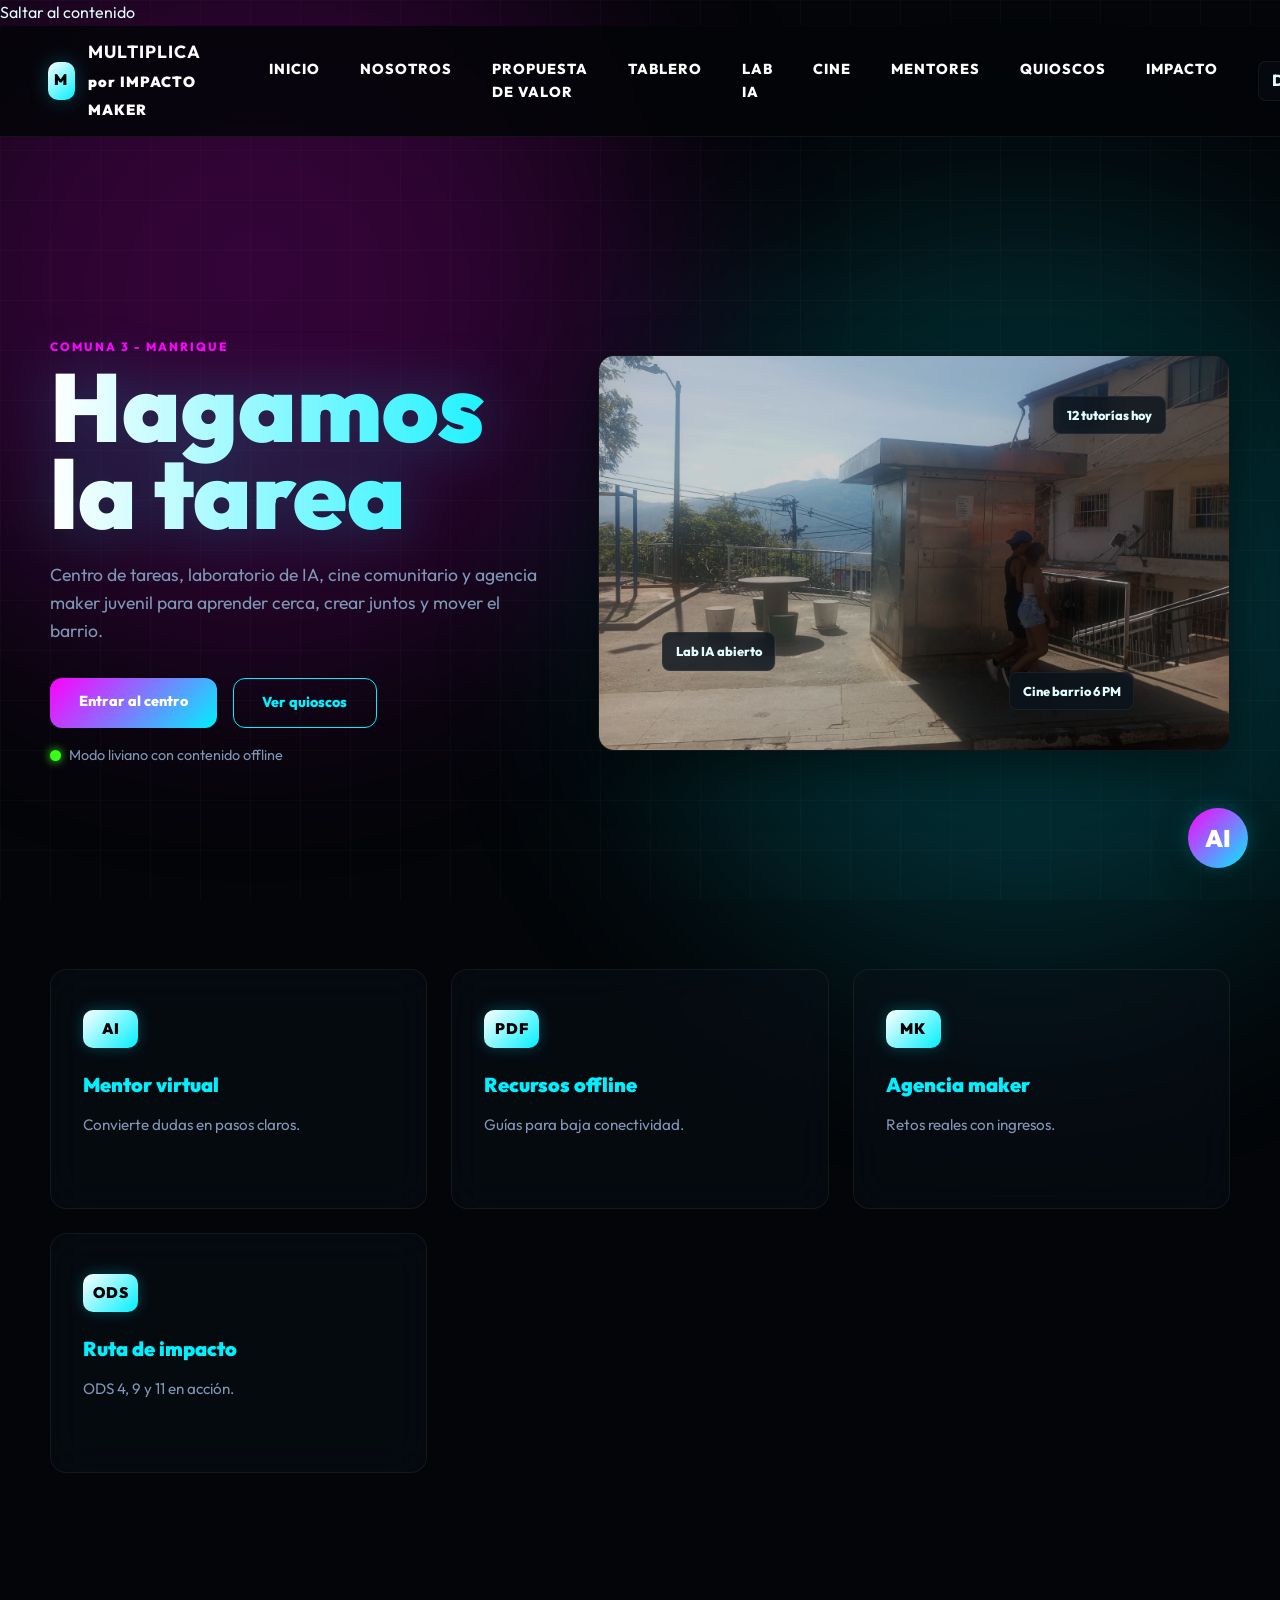
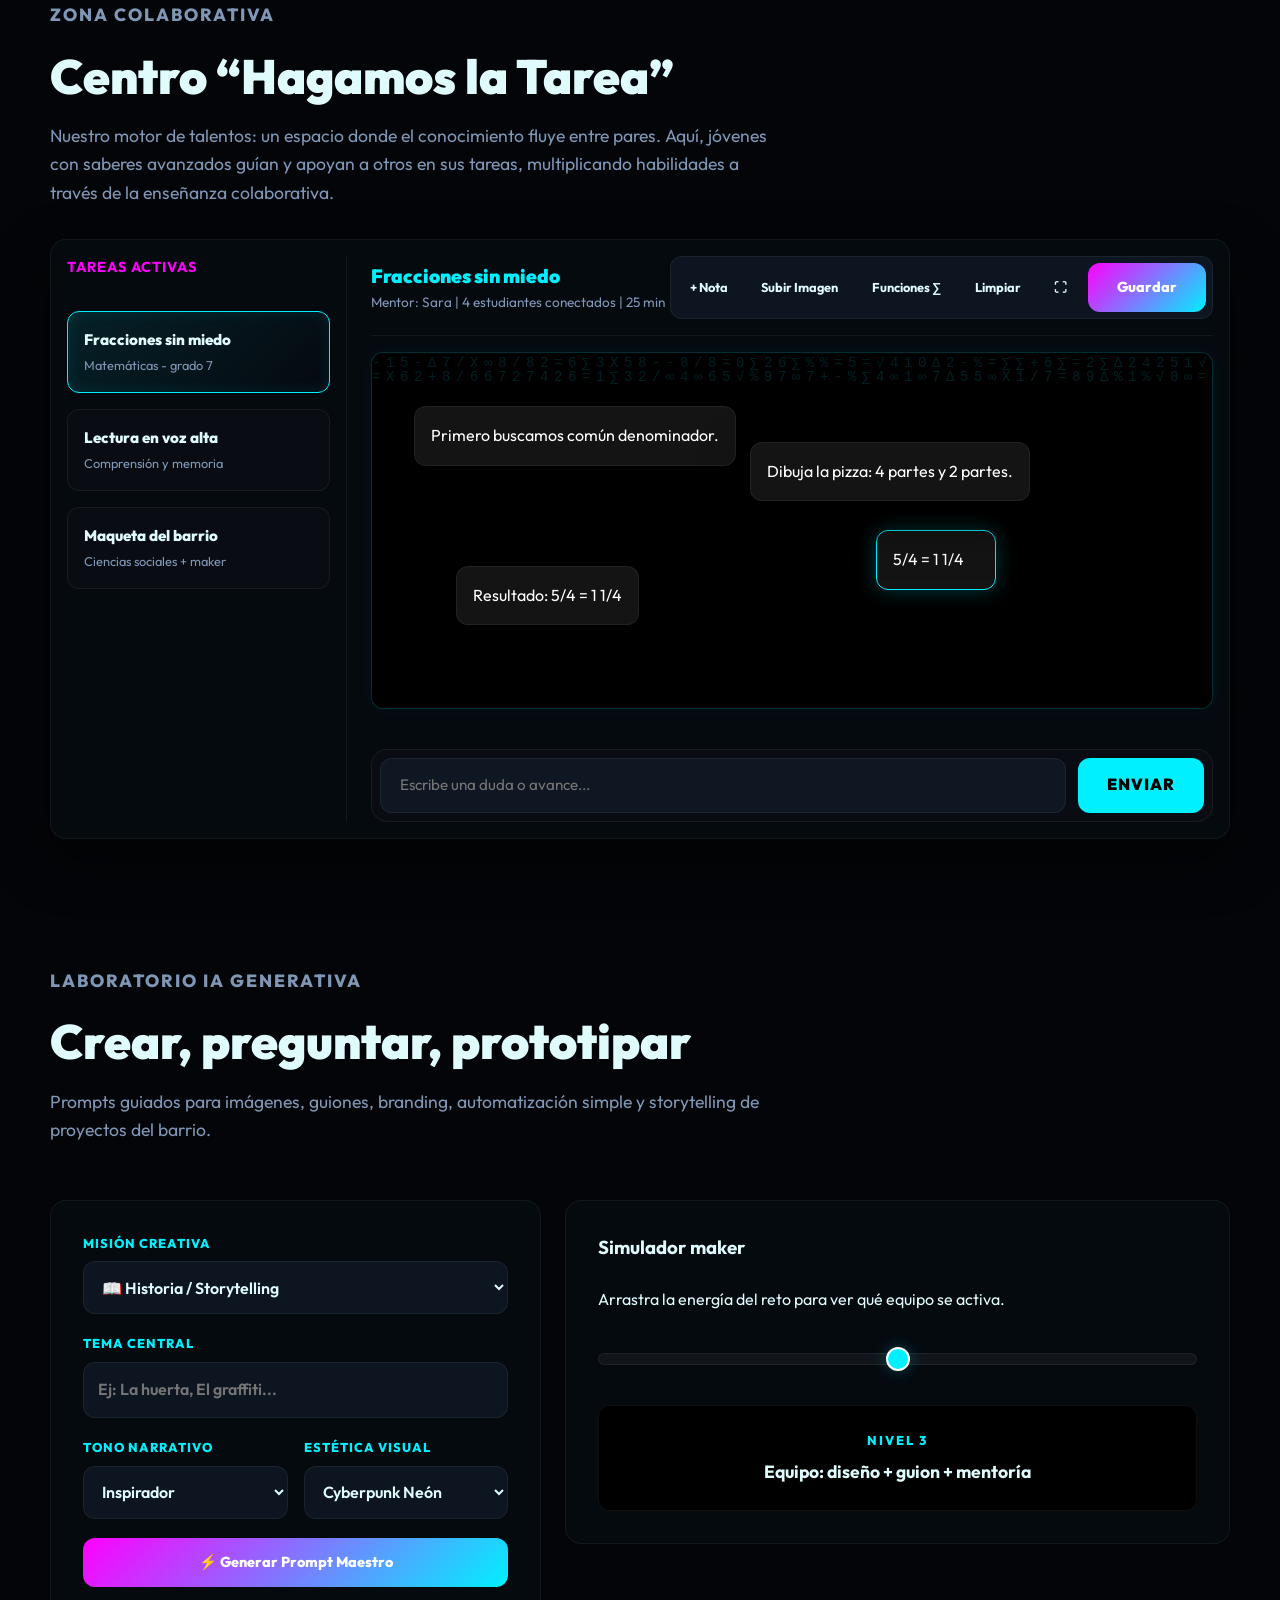
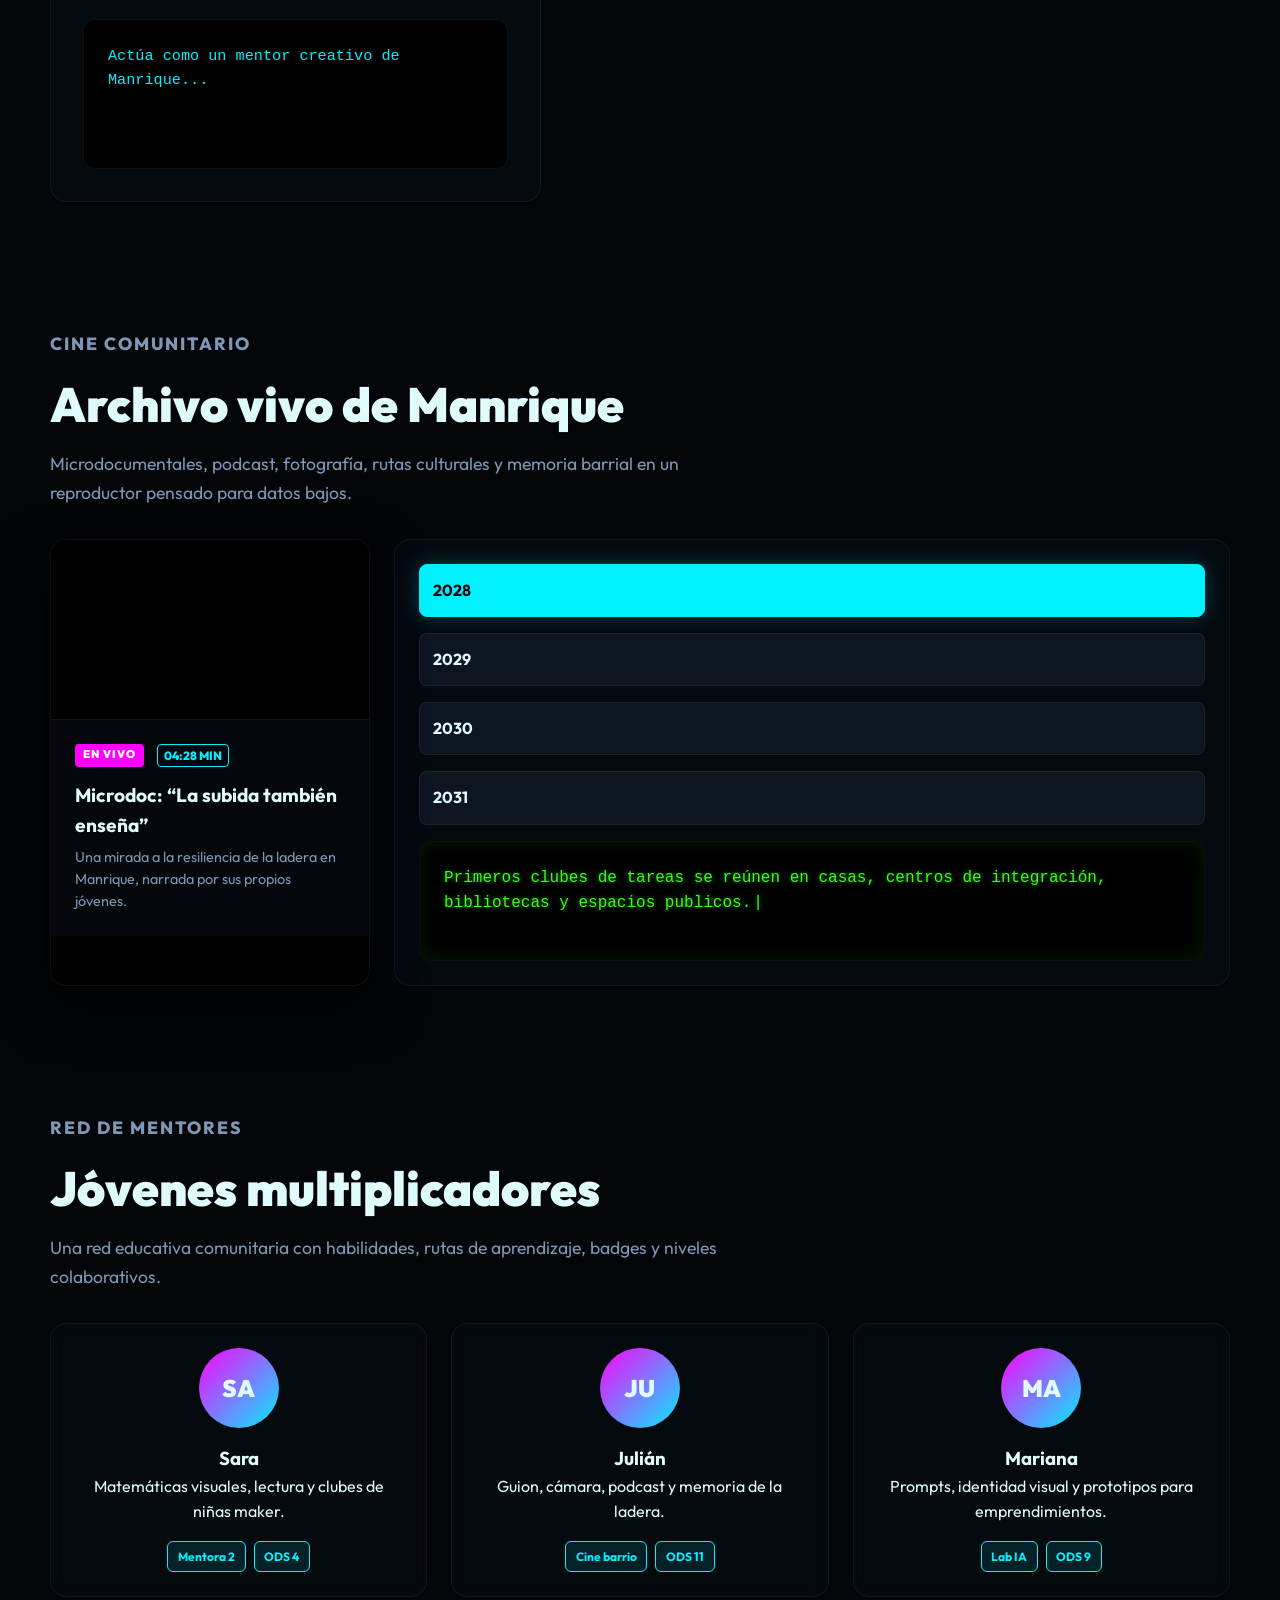
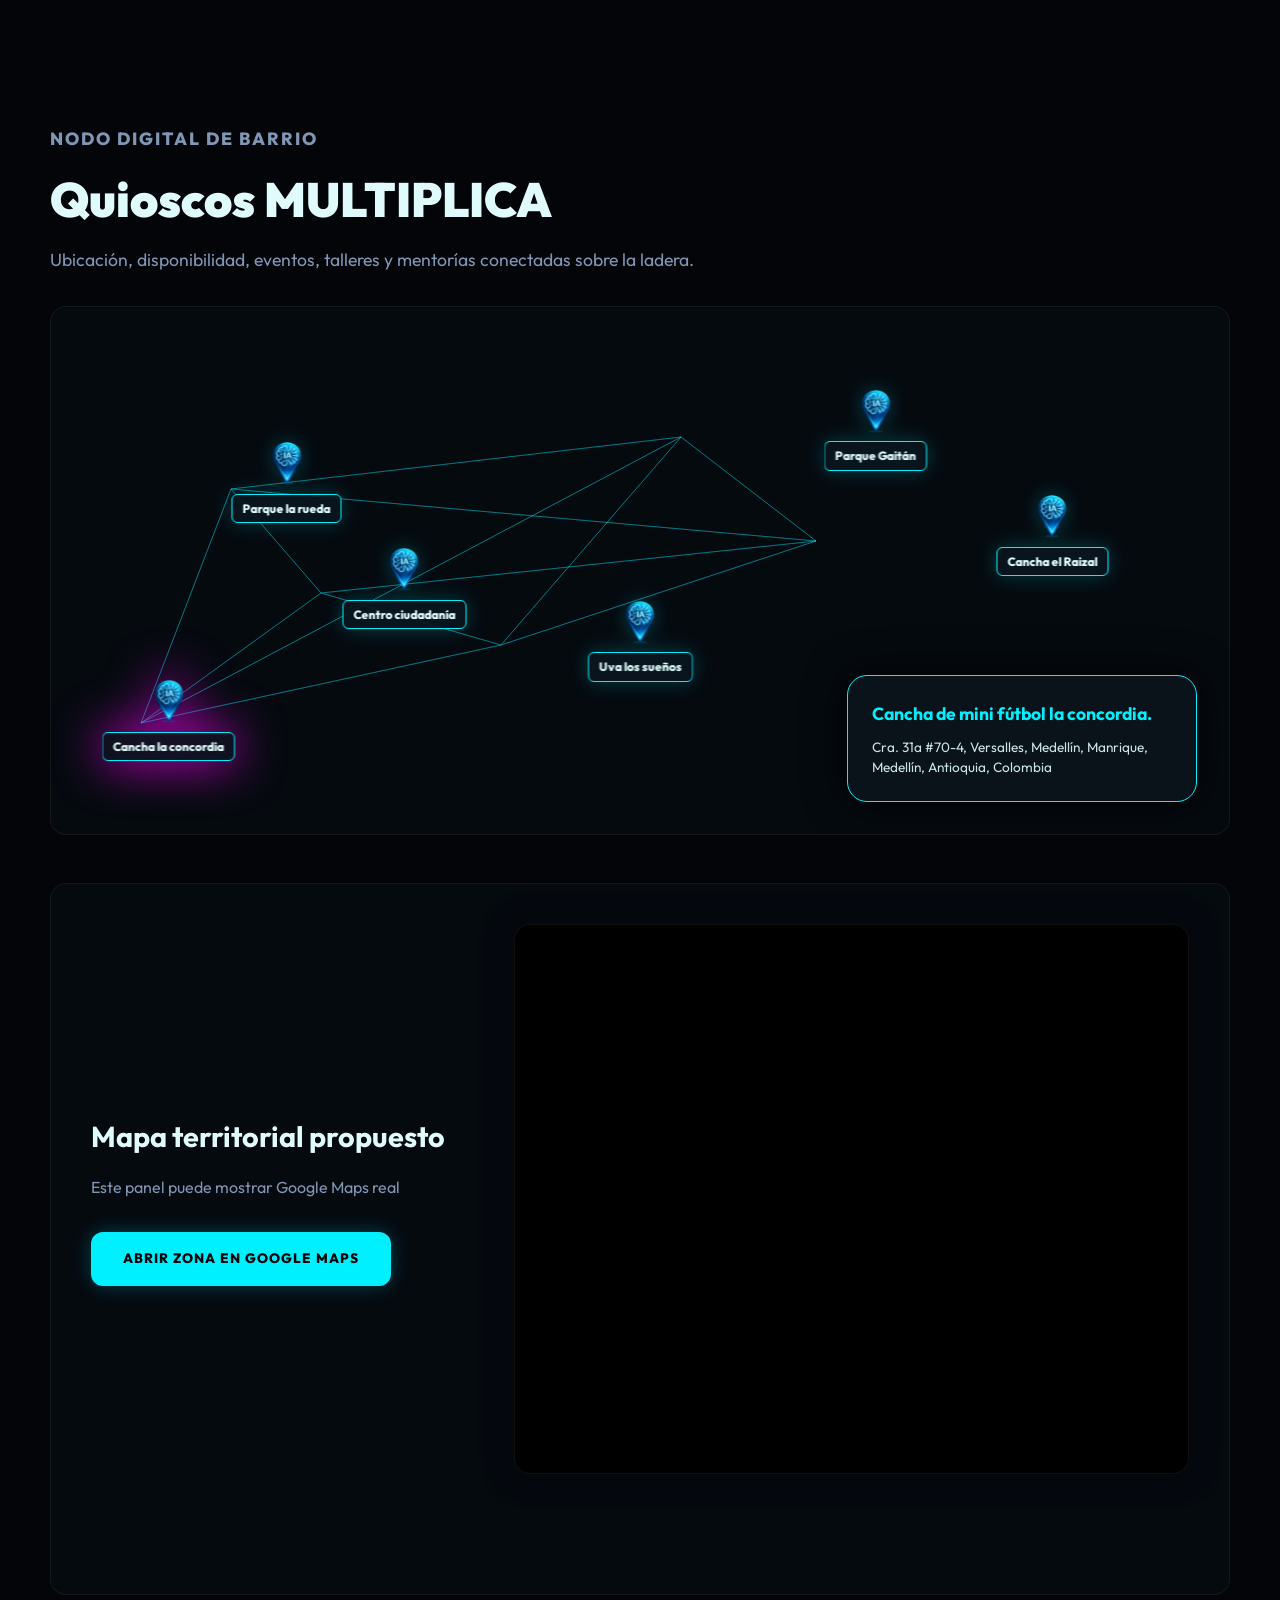
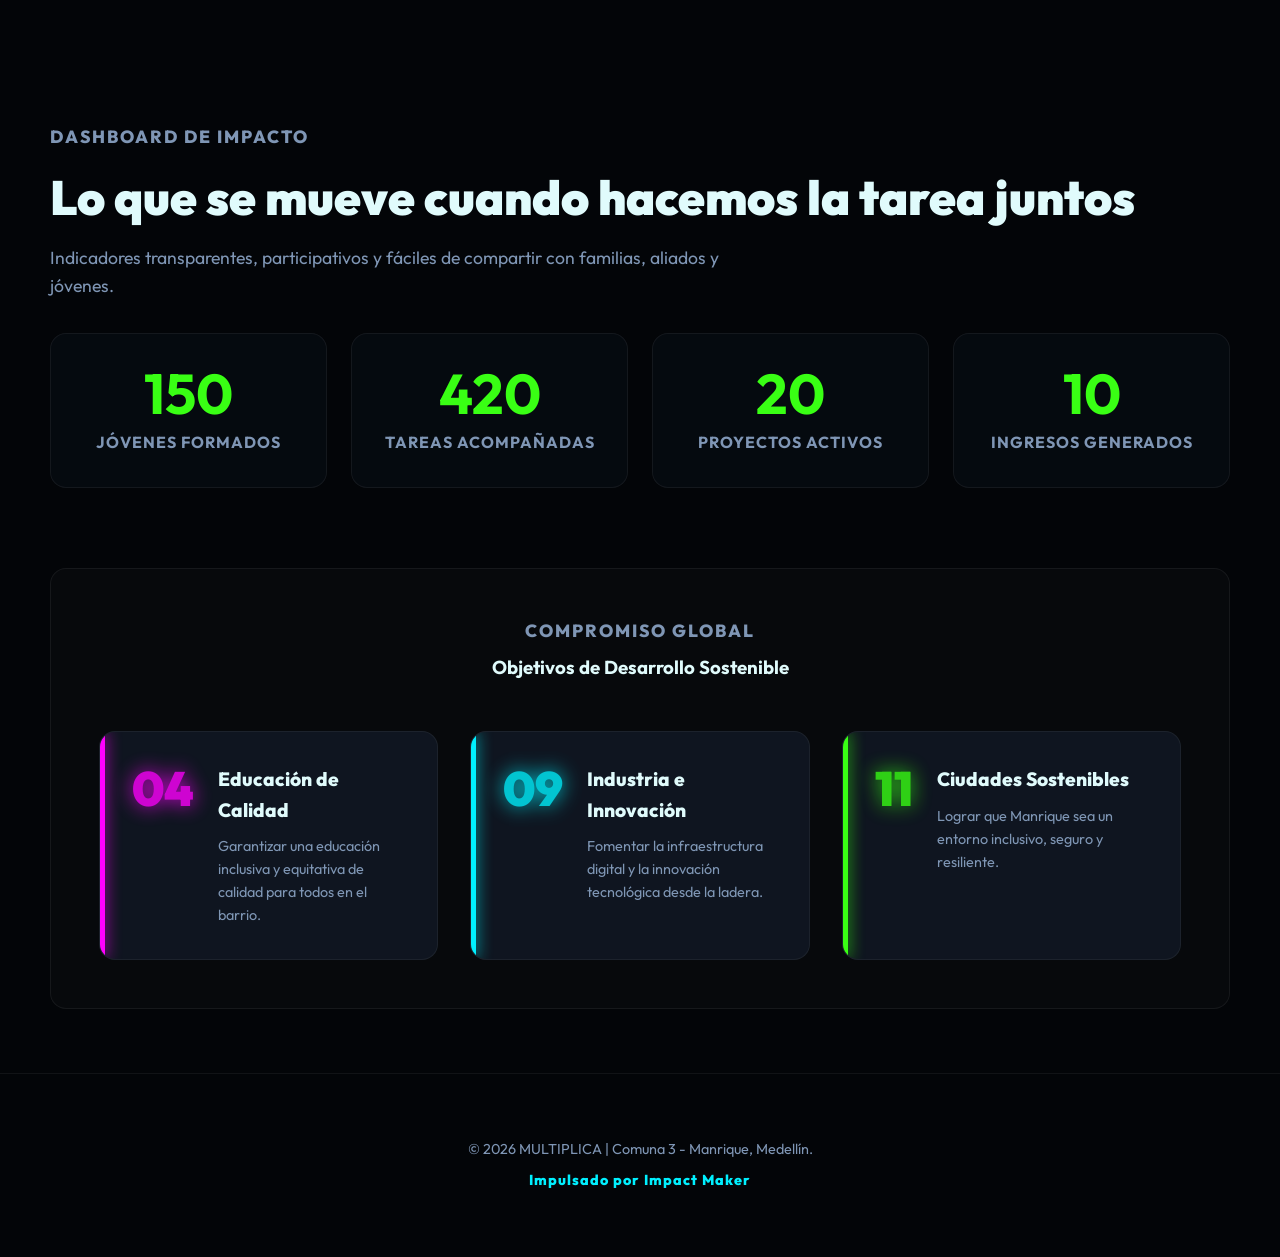
==== commit dcc8a526: "🔧 Fix: Activar Tablero en menú y correcciones de diseño responsive (Menú móvil y Pizarra)" ====
--- a/index.html
+++ b/index.html
@@ -34,6 +34,7 @@
       <a href="index.html">Inicio</a>
       <a href="nosotros.html">Nosotros</a>
       <a href="propuesta.html">Propuesta de Valor</a>
+      <a href="#tarea">Tablero</a>
       <a href="#ia">Lab IA</a>
       <a href="#cine">Cine</a>
       <a href="#mentores">Mentores</a>
--- a/css/styles.css
+++ b/css/styles.css
@@ -1285,17 +1285,68 @@
 }
 
 @media (max-width: 900px) {
+  .menu-toggle { display: block; order: 3; }
+  
+  .nav {
+    position: fixed;
+    top: 4.2rem;
+    left: 0;
+    width: 100%;
+    height: 0;
+    background: rgba(3, 5, 8, 0.98);
+    backdrop-filter: blur(20px);
+    flex-direction: column;
+    overflow: hidden;
+    transition: 0.4s cubic-bezier(0.4, 0, 0.2, 1);
+    z-index: 90;
+    padding: 0;
+    border-bottom: 1px solid var(--line);
+  }
+
+  .nav.open {
+    height: auto;
+    padding: 2rem;
+  }
+
+  .nav a {
+    width: 100%;
+    text-align: center;
+    padding: 1.2rem;
+    font-size: 1.1rem;
+    border-bottom: 1px solid rgba(255, 255, 255, 0.05);
+  }
+
   .workspace { 
     grid-template-columns: 1fr; 
     min-height: auto;
+    padding: 0.5rem;
   }
-  .task-board { order: 2; height: 300px; }
-  .collab-main { order: 1; }
   
+  .task-board { 
+    order: 2; 
+    border-right: none;
+    border-top: 1px solid var(--line);
+    padding: 1.5rem 0;
+    flex-direction: row;
+    overflow-x: auto;
+    gap: 0.8rem;
+    height: auto;
+  }
+
+  .task-item { min-width: 200px; }
+  
+  .collab-panel { order: 1; }
+  
+  .whiteboard { 
+    min-height: 400px; 
+    border-radius: 12px;
+  }
+
   .quick-grid { grid-template-columns: repeat(auto-fit, minmax(240px, 1fr)); }
   
   .topbar {
-    padding: 0.8rem 1.5rem;
+    padding: 0.8rem 1rem;
+    grid-template-columns: auto 1fr auto;
   }
 }
 
@@ -1304,17 +1355,18 @@
   
   .section-shell { padding-inline: 1rem; }
   
-  h1 { font-size: 2.8rem !important; }
-  h2 { font-size: 1.8rem !important; }
+  h1 { font-size: 2.6rem !important; }
+  h2 { font-size: 1.6rem !important; }
   
-  .hero-actions .btn-primary, 
-  .hero-actions .btn-ghost { 
-    width: 100%; 
-  }
-
-  .card { padding: 1.5rem; min-height: 200px; }
+  .hero-actions { flex-direction: column; width: 100%; }
+  .btn-primary, .btn-ghost { width: 100%; }
+
+  .card { padding: 1.5rem; min-height: 180px; }
   
   .mentor-fab { width: 50px; height: 50px; bottom: 1.5rem; right: 1.5rem; }
+
+  .panel-head { flex-direction: column; align-items: flex-start; gap: 1rem; }
+  .panel-actions { width: 100%; overflow-x: auto; padding-bottom: 0.5rem; }
 }
 
 /* ─── MENTOR VIRTUAL (FAB & DIALOG) ─── */
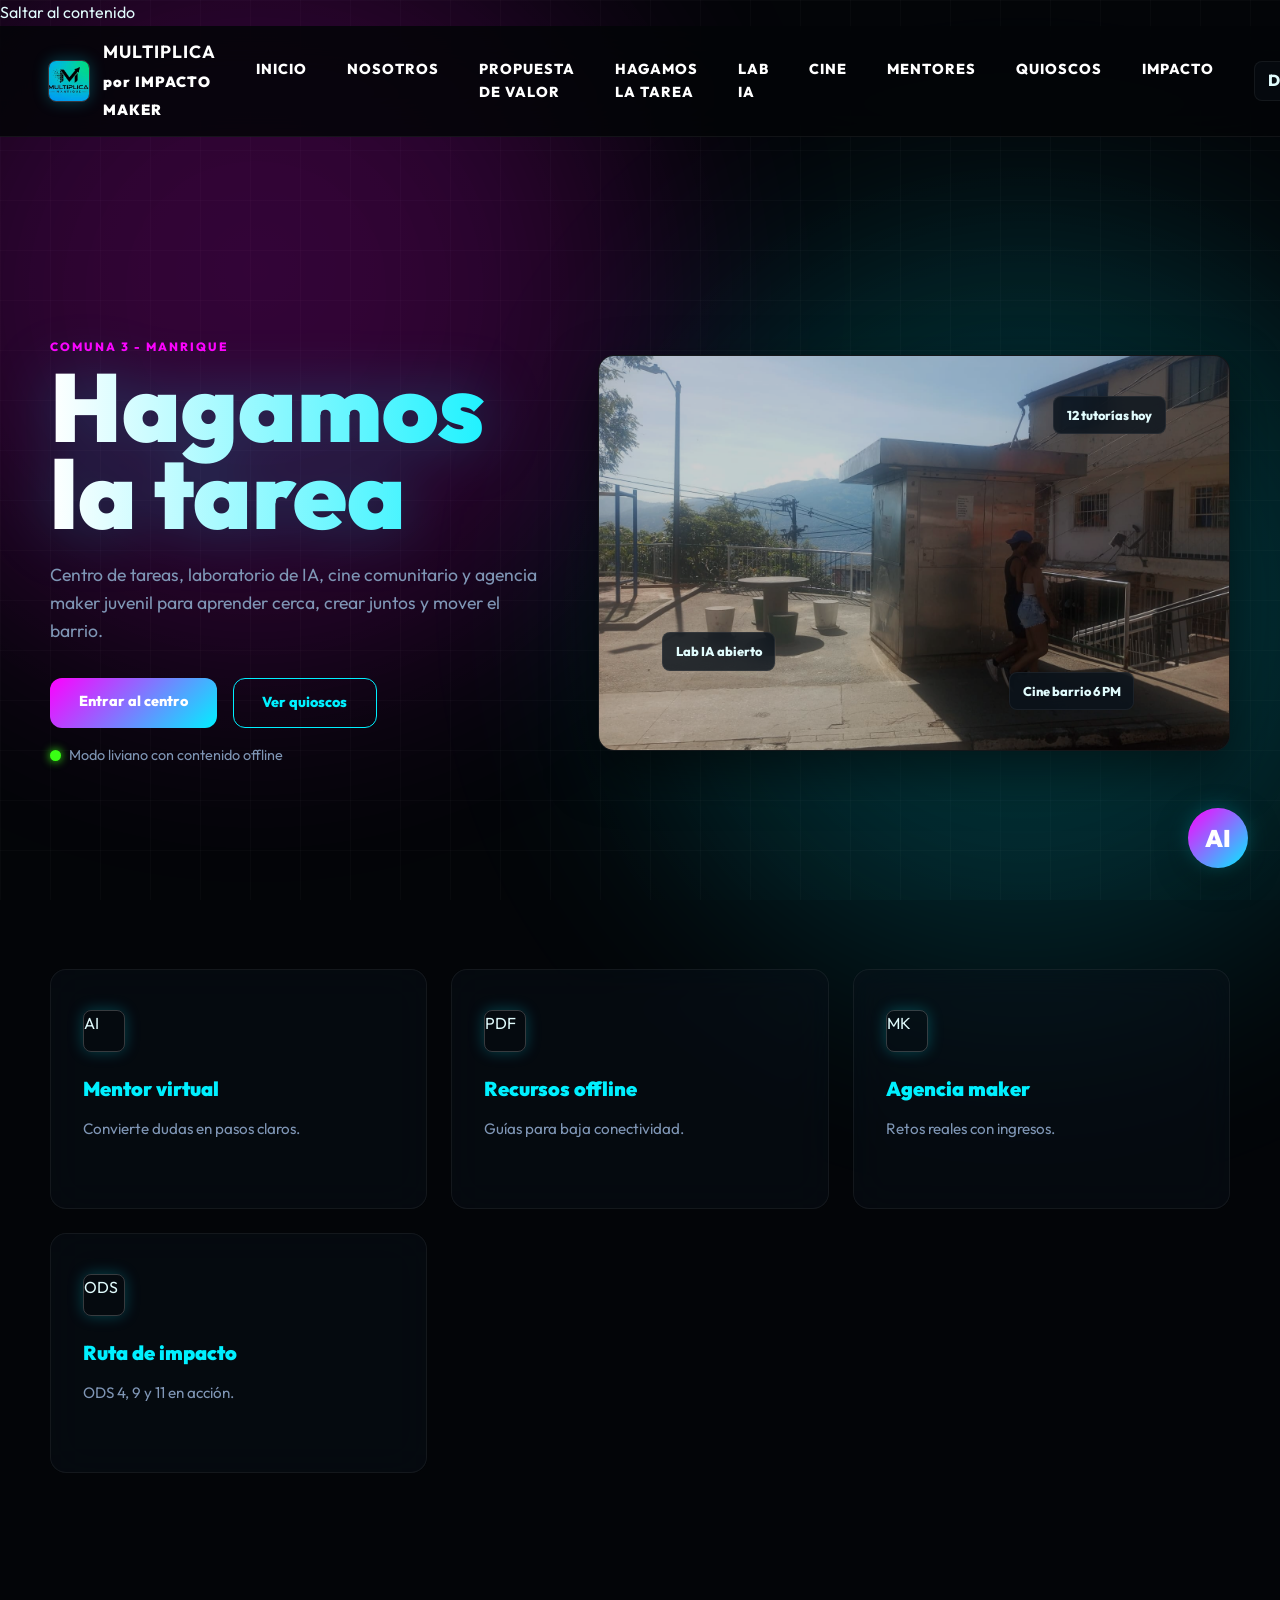
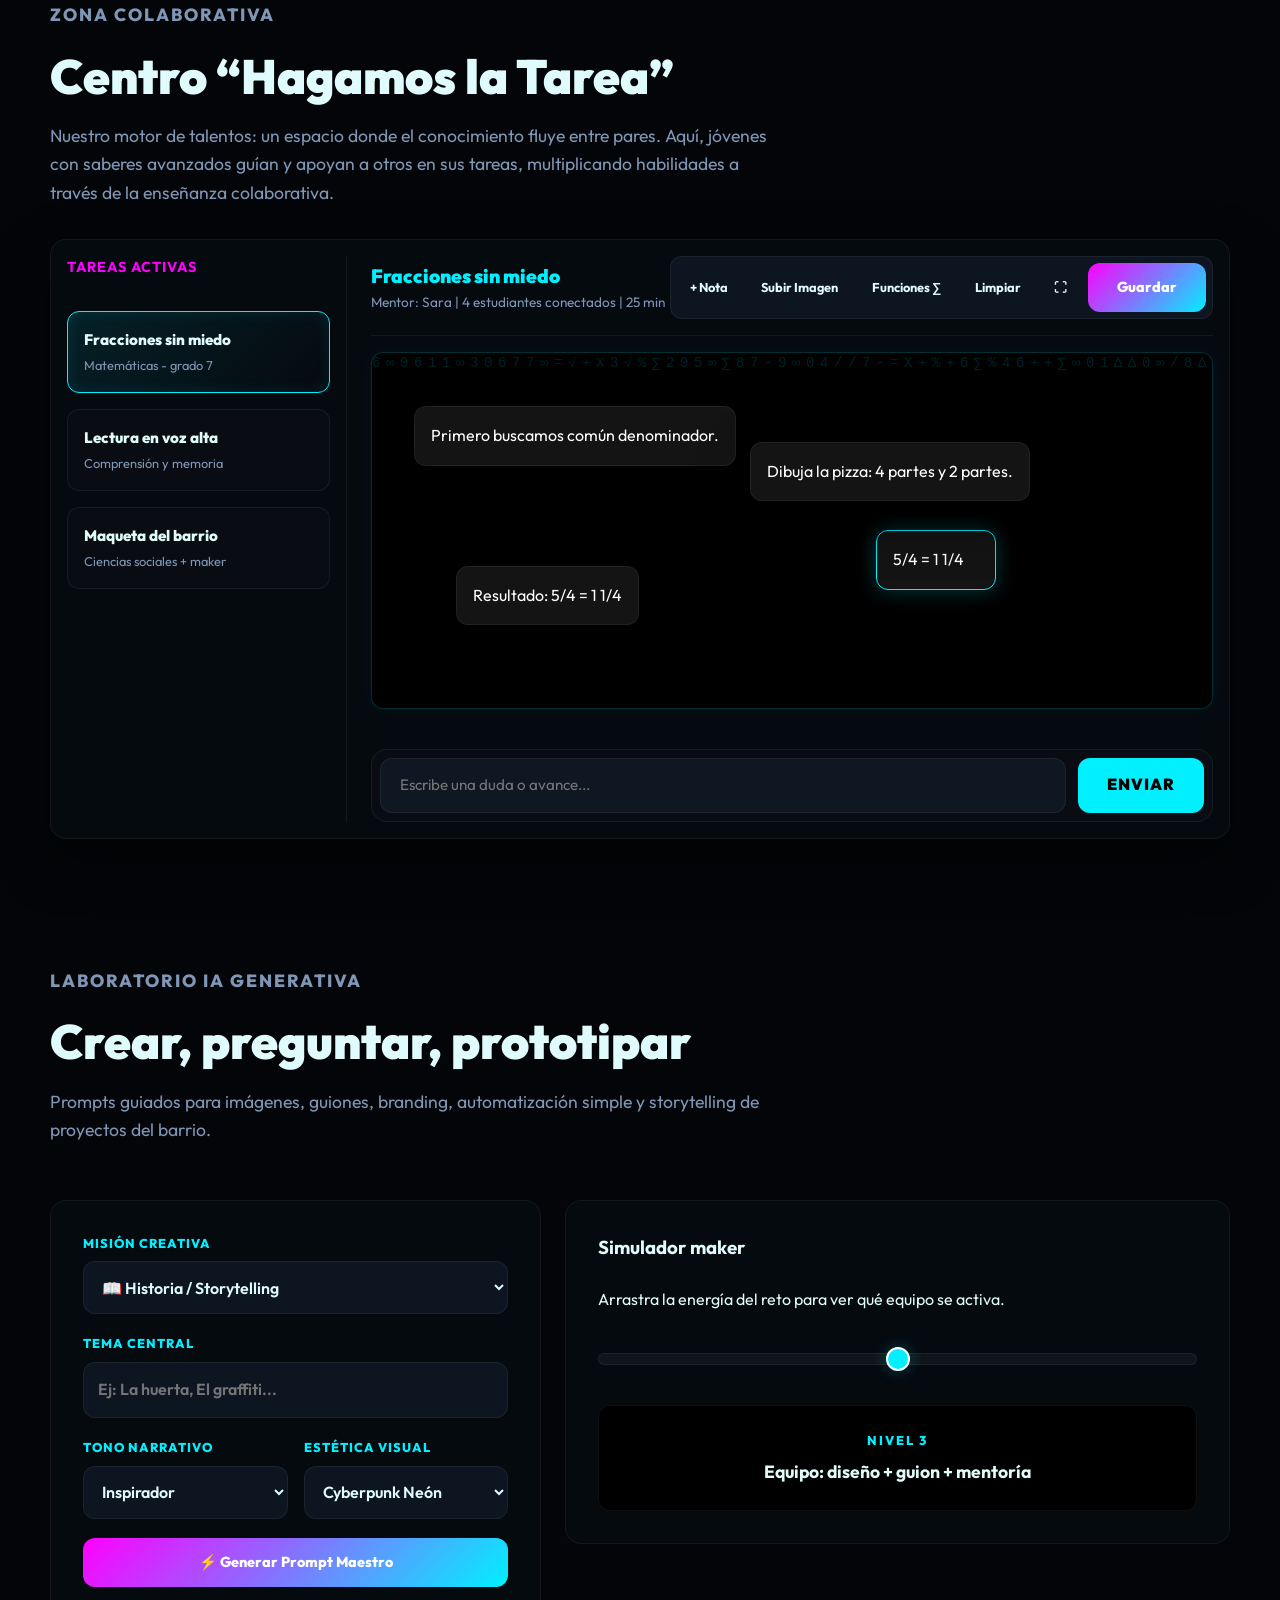
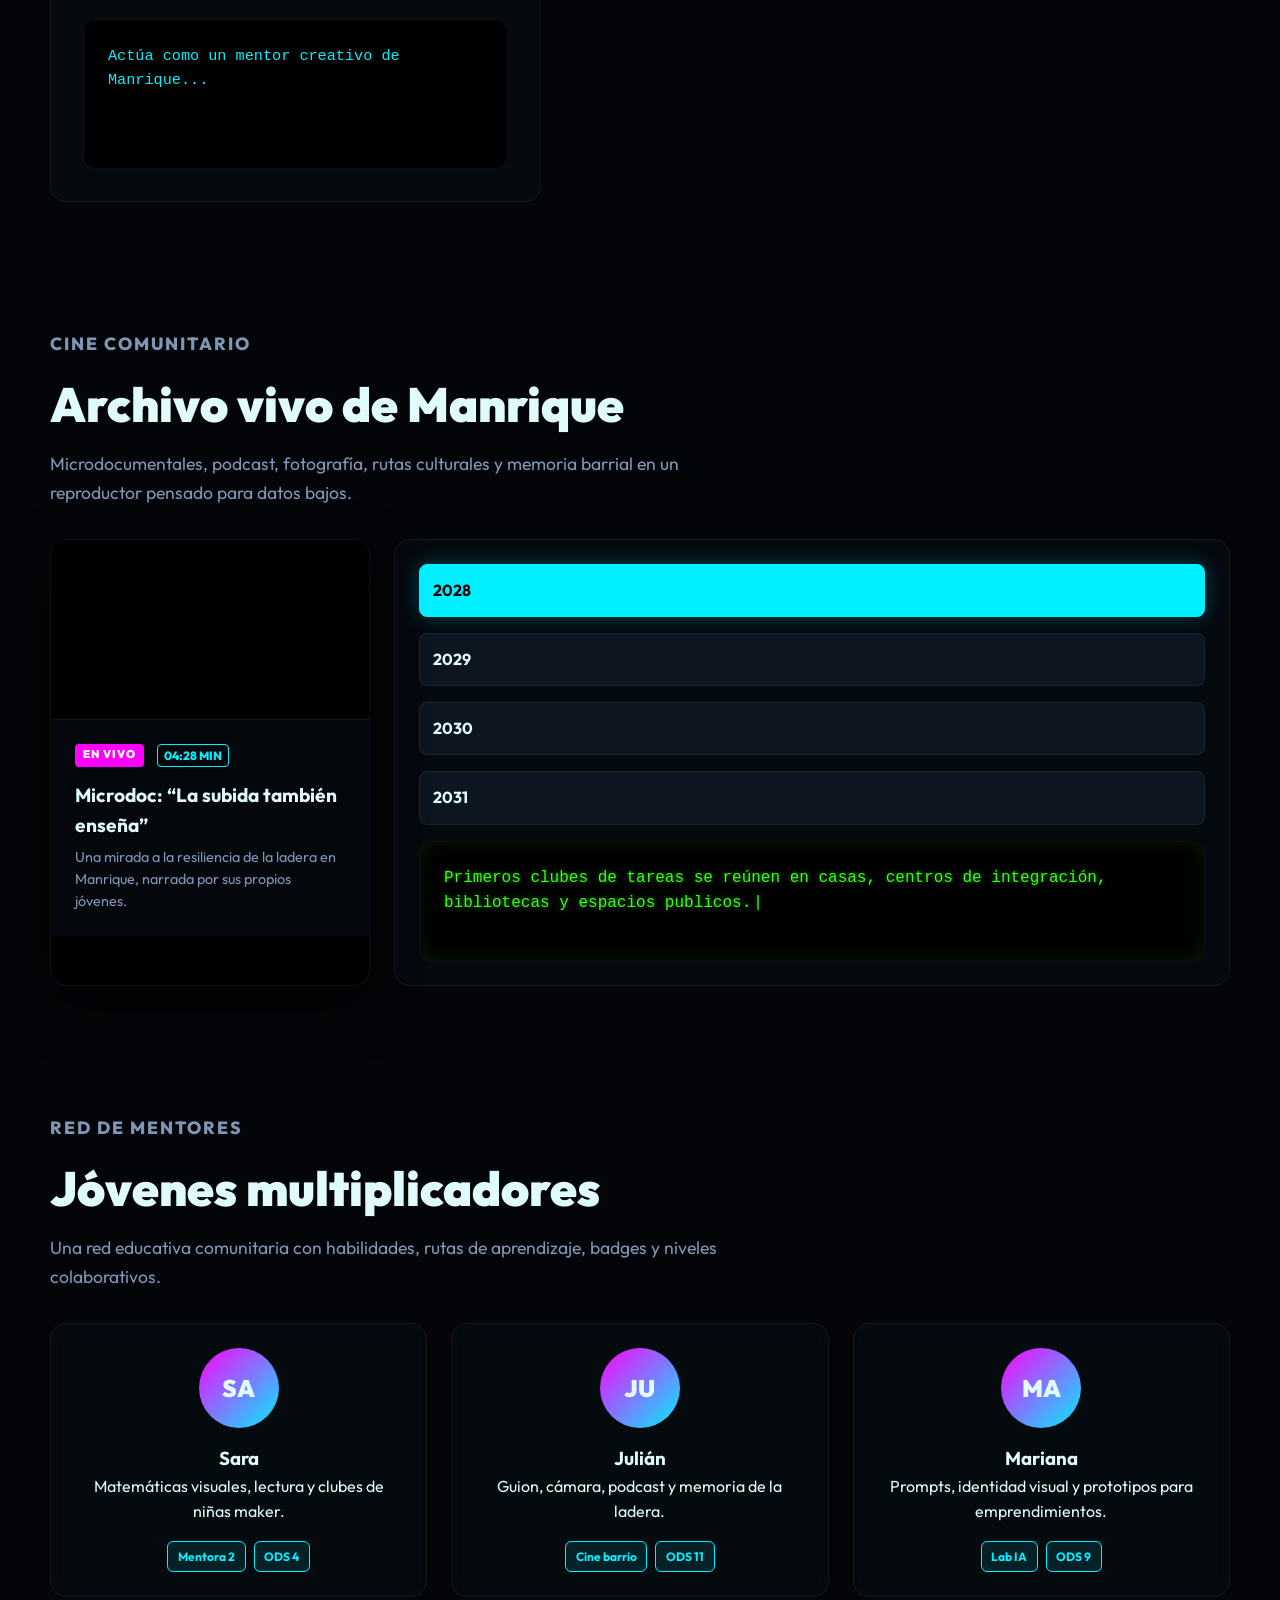
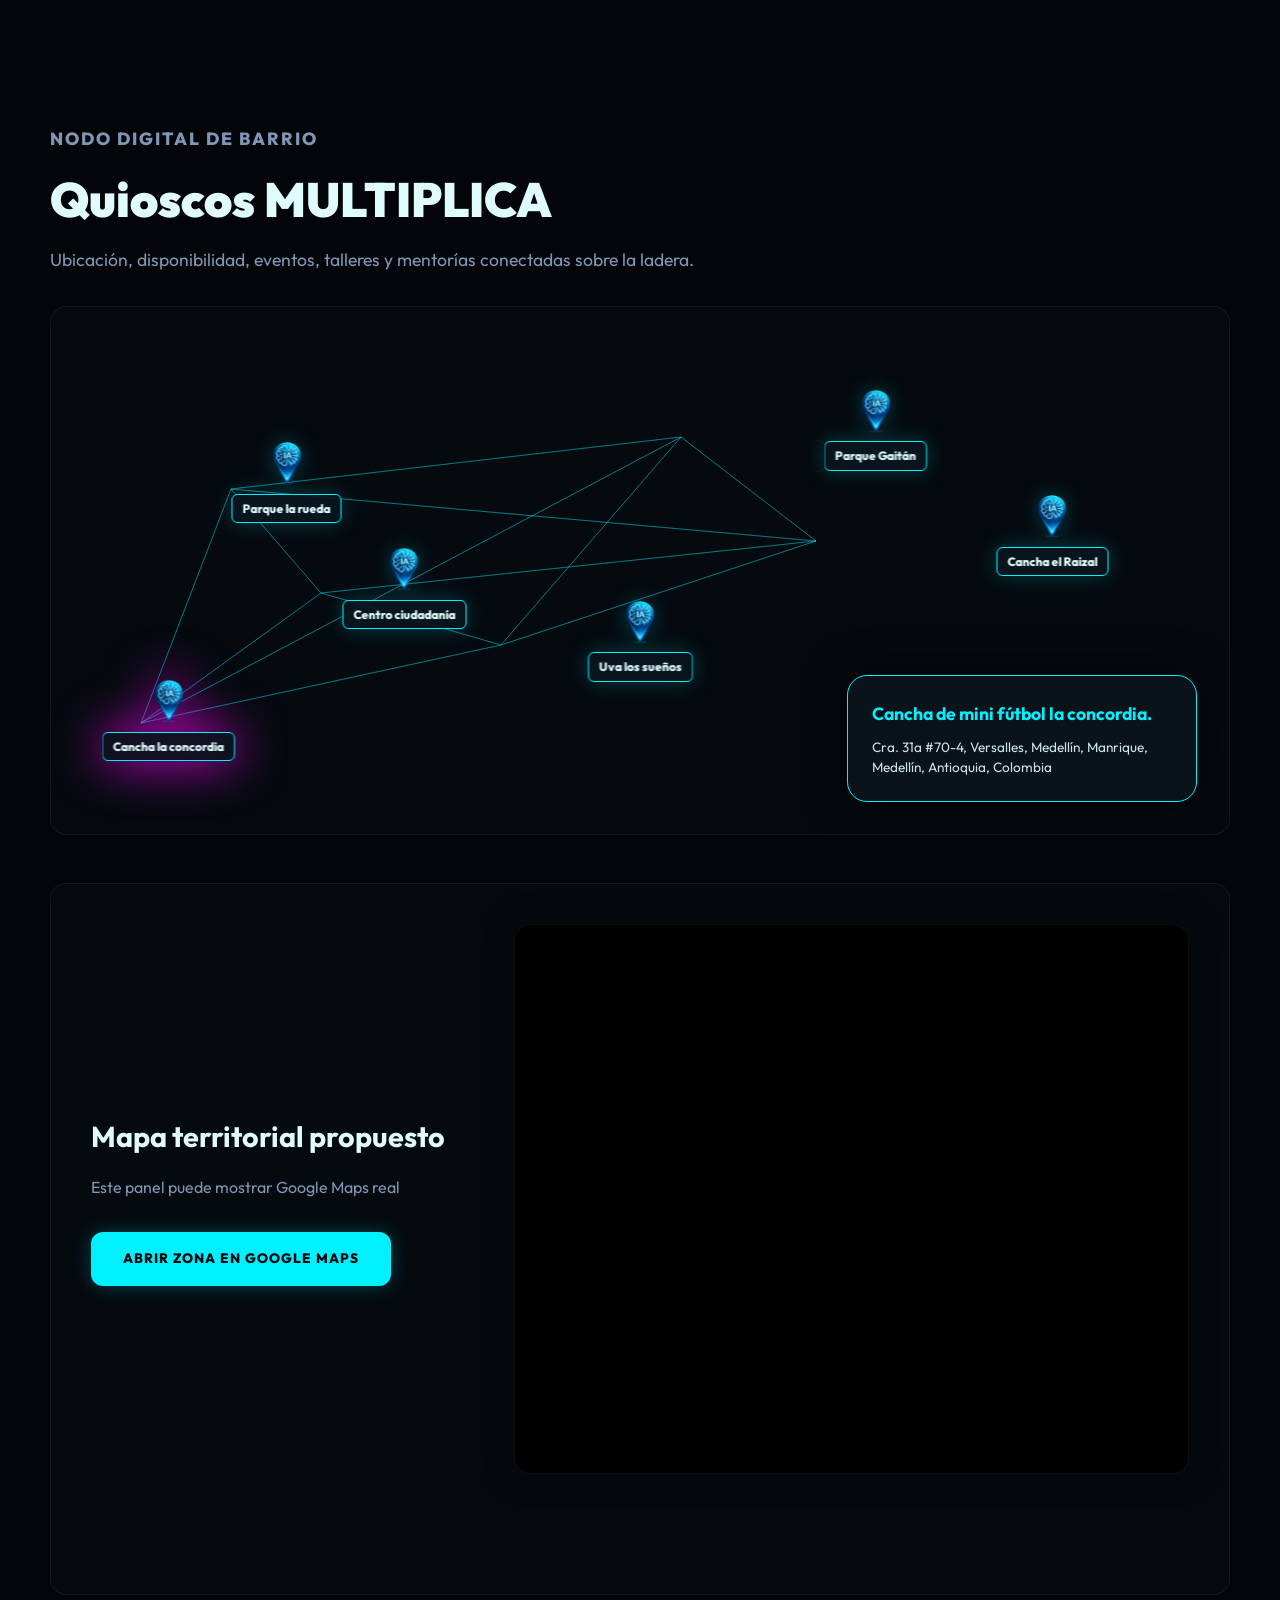
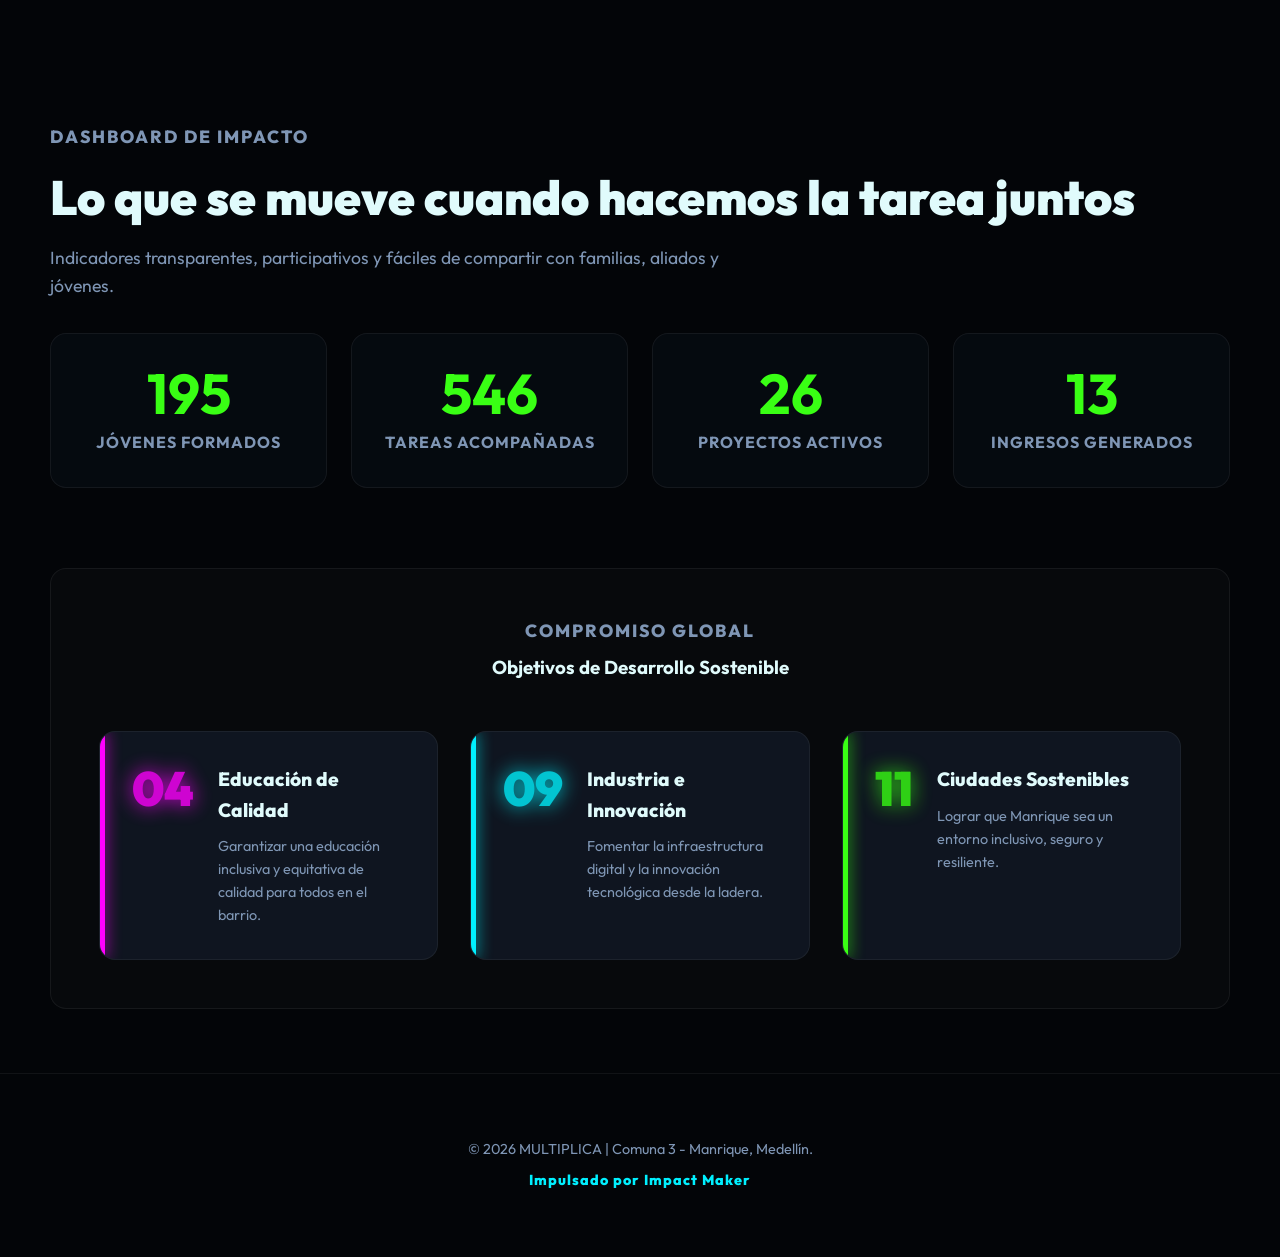
==== commit 15ee9179: "🚀 Final Polish: Custom branding (favicon/logo) and high-end responsive mobile menu with staggered an" ====
--- a/index.html
+++ b/index.html
@@ -12,6 +12,7 @@
   <link rel="preconnect" href="https://fonts.gstatic.com" crossorigin>
   <link href="https://fonts.googleapis.com/css2?family=Outfit:wght@100..900&display=swap" rel="stylesheet">
   <link rel="preload" href="assets/community-lab.png" as="image" />
+  <link rel="icon" type="image/jpeg" href="assets/favicon.jpeg">
   <link rel="stylesheet" href="css/styles.css" />
 </head>
 
@@ -19,8 +20,8 @@
   <a class="skip-link" href="#contenido">Saltar al contenido</a>
 
   <header class="topbar" aria-label="Navegación principal">
-    <a class="brand" href="#inicio" aria-label="MULTIPLICA inicio">
-      <span class="brand-mark">M</span>
+    <a href="index.html" class="brand">
+      <img src="assets/favicon.jpeg" alt="MULTIPLICA Logo" class="brand-mark">
       <span>
         <strong>MULTIPLICA</strong>
         <small>por IMPACTO MAKER</small>
@@ -34,7 +35,7 @@
       <a href="index.html">Inicio</a>
       <a href="nosotros.html">Nosotros</a>
       <a href="propuesta.html">Propuesta de Valor</a>
-      <a href="#tarea">Tablero</a>
+      <a href="#tarea">Hagamos la tarea</a>
       <a href="#ia">Lab IA</a>
       <a href="#cine">Cine</a>
       <a href="#mentores">Mentores</a>
--- a/css/styles.css
+++ b/css/styles.css
@@ -145,18 +145,18 @@
 }
 
 .brand-mark {
-  background: linear-gradient(135deg, #fff, var(--warm));
-  color: #000;
-  width: 55px;
-  height: 38px;
-  display: flex;
-  align-items: center;
-  justify-content: center;
-  border-radius: 10px;
-  font-size: 0.95rem;
-  box-shadow: 0 0 20px var(--warm-shadow);
-  font-weight: 900;
-  letter-spacing: 1px;
+  width: 42px;
+  height: 42px;
+  object-fit: cover;
+  border-radius: 8px;
+  box-shadow: 0 0 15px var(--warm-shadow);
+  border: 1px solid rgba(255, 255, 255, 0.2);
+  transition: 0.3s;
+}
+
+.brand:hover .brand-mark {
+  transform: scale(1.1) rotate(-5deg);
+  box-shadow: 0 0 25px var(--warm);
 }
 
 .nav { display: flex; gap: 0.5rem; justify-content: center; }
@@ -1279,7 +1279,11 @@
     gap: 2rem;
     padding-top: 8rem;
   }
-  .hero-visual { max-width: 600px; margin-inline: auto; }
+  .hero-visual { 
+    max-width: 100%; 
+    margin-inline: auto;
+    aspect-ratio: 1 / 1; /* More vertical on mobile */
+  }
   .hero-actions { justify-content: center; }
   .lab-split, .cinema-layout { grid-template-columns: 1fr; }
 }
@@ -1294,27 +1298,46 @@
     width: 100%;
     height: 0;
     background: rgba(3, 5, 8, 0.98);
-    backdrop-filter: blur(20px);
+    backdrop-filter: blur(25px);
     flex-direction: column;
     overflow: hidden;
-    transition: 0.4s cubic-bezier(0.4, 0, 0.2, 1);
+    transition: 0.5s cubic-bezier(0.4, 0, 0.2, 1);
     z-index: 90;
     padding: 0;
     border-bottom: 1px solid var(--line);
+    box-shadow: 0 20px 40px rgba(0,0,0,0.8);
   }
 
   .nav.open {
-    height: auto;
-    padding: 2rem;
+    height: calc(100vh - 4.2rem);
+    padding: 3rem 2rem;
   }
 
   .nav a {
     width: 100%;
     text-align: center;
-    padding: 1.2rem;
-    font-size: 1.1rem;
+    padding: 1.5rem;
+    font-size: 1.2rem;
     border-bottom: 1px solid rgba(255, 255, 255, 0.05);
+    opacity: 0;
+    transform: translateY(20px);
+    transition: 0.4s;
   }
+
+  .nav.open a {
+    opacity: 1;
+    transform: translateY(0);
+  }
+
+  /* Staggered animation for links */
+  .nav.open a:nth-child(1) { transition-delay: 0.1s; }
+  .nav.open a:nth-child(2) { transition-delay: 0.2s; }
+  .nav.open a:nth-child(3) { transition-delay: 0.3s; }
+  .nav.open a:nth-child(4) { transition-delay: 0.4s; }
+  .nav.open a:nth-child(5) { transition-delay: 0.5s; }
+  .nav.open a:nth-child(6) { transition-delay: 0.6s; }
+  .nav.open a:nth-child(7) { transition-delay: 0.7s; }
+  .nav.open a:nth-child(8) { transition-delay: 0.8s; }
 
   .workspace { 
     grid-template-columns: 1fr; 
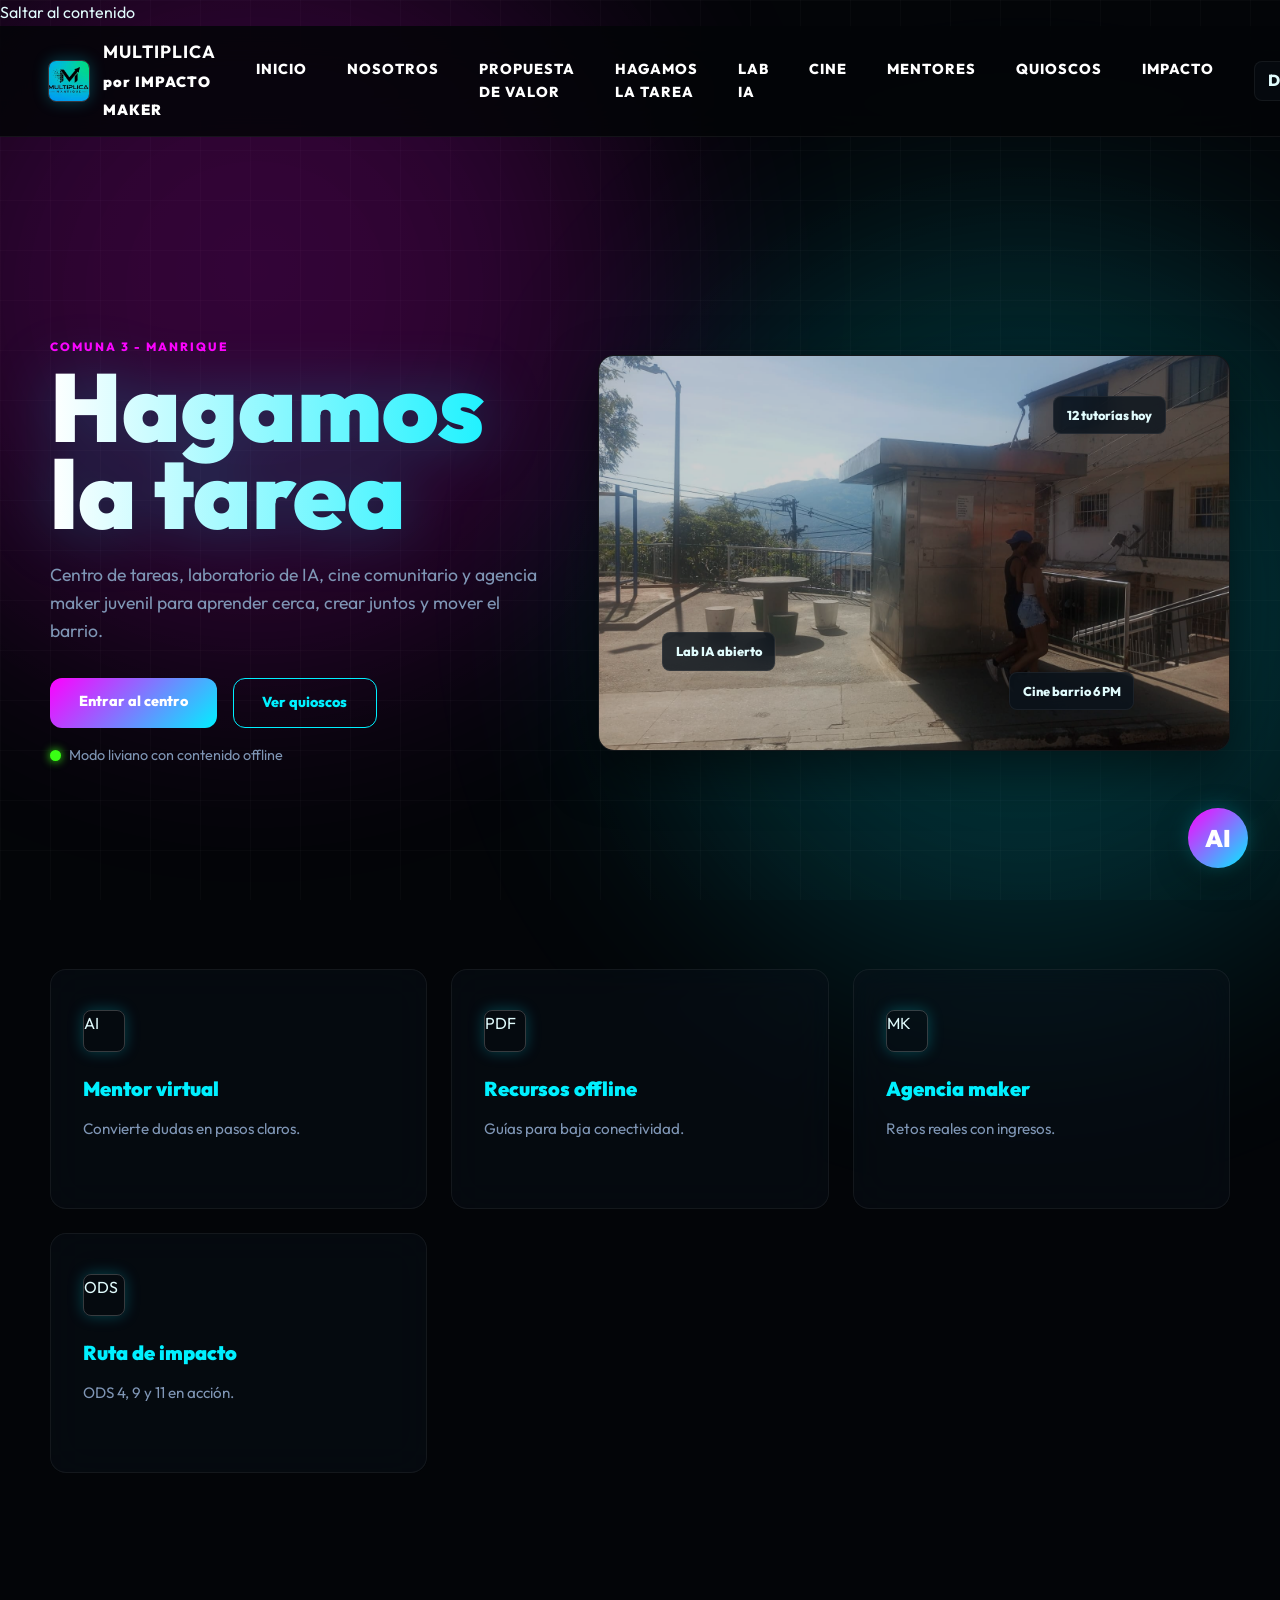
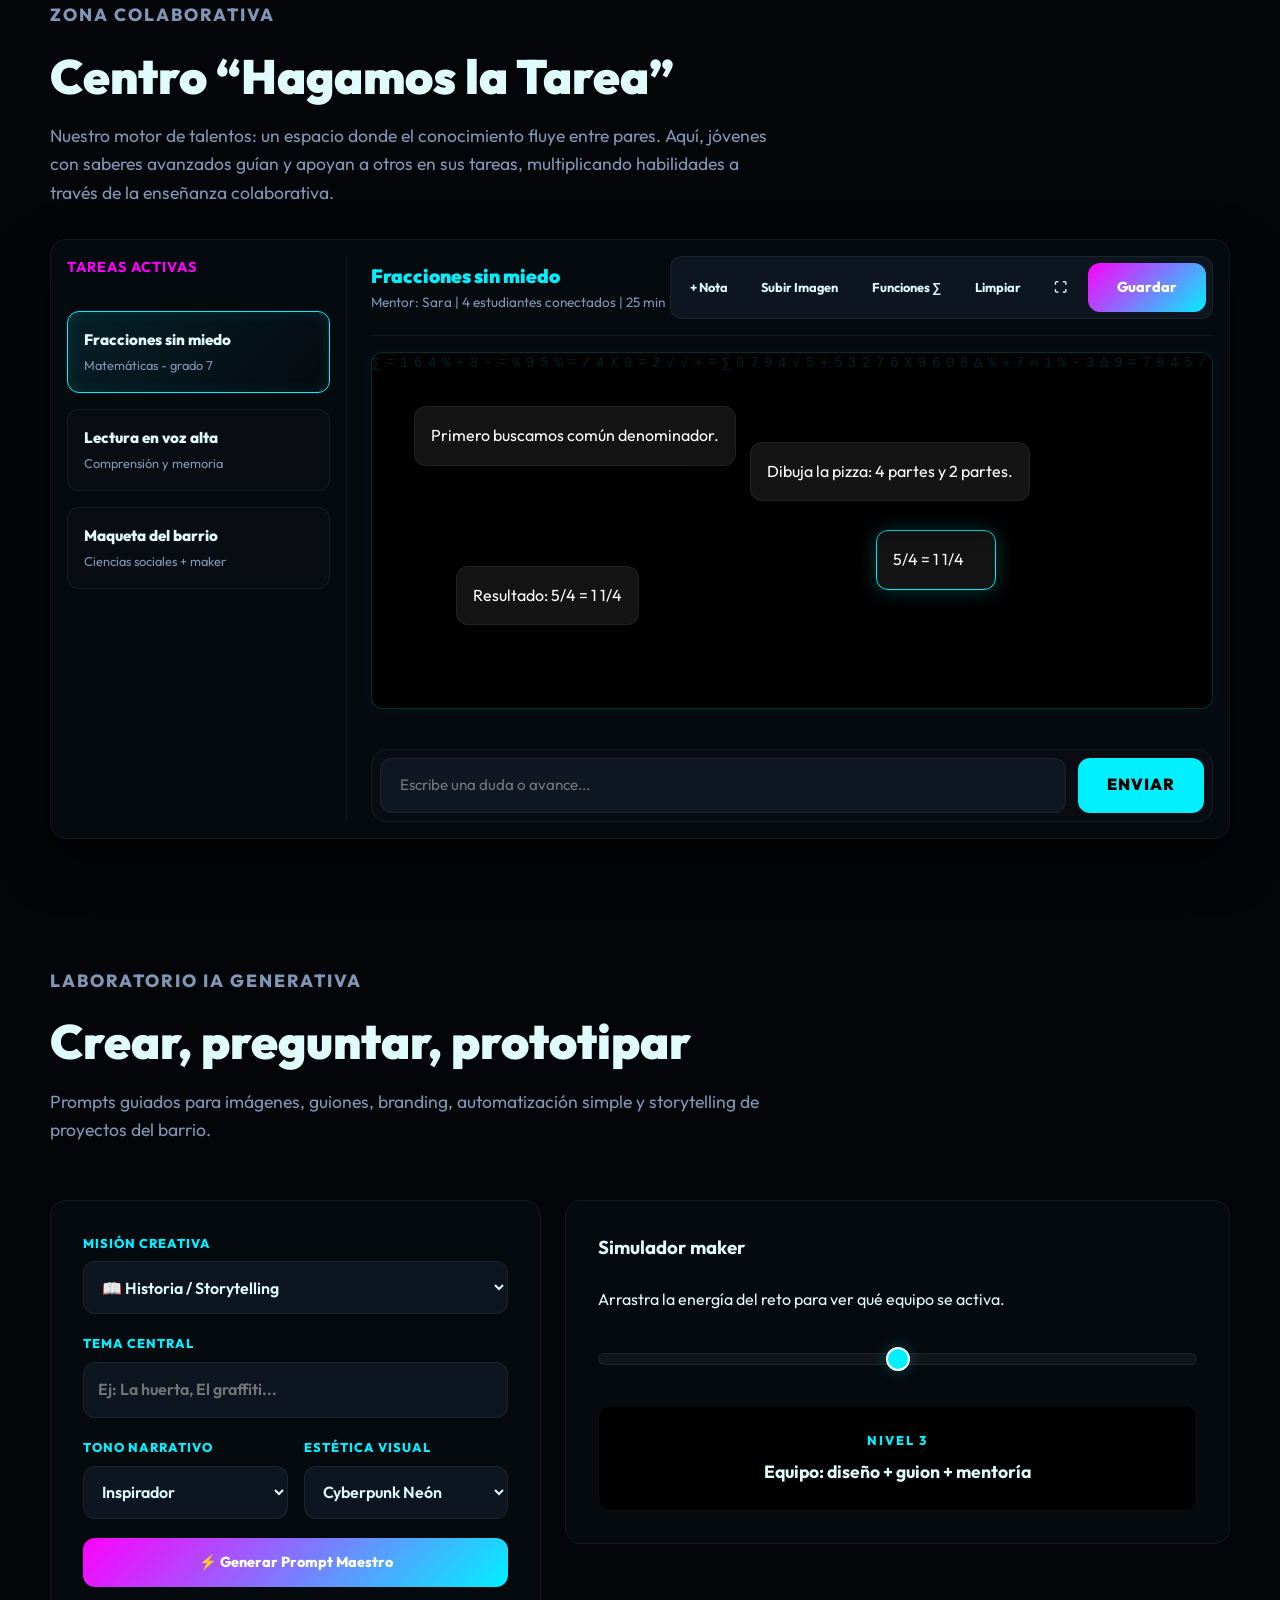
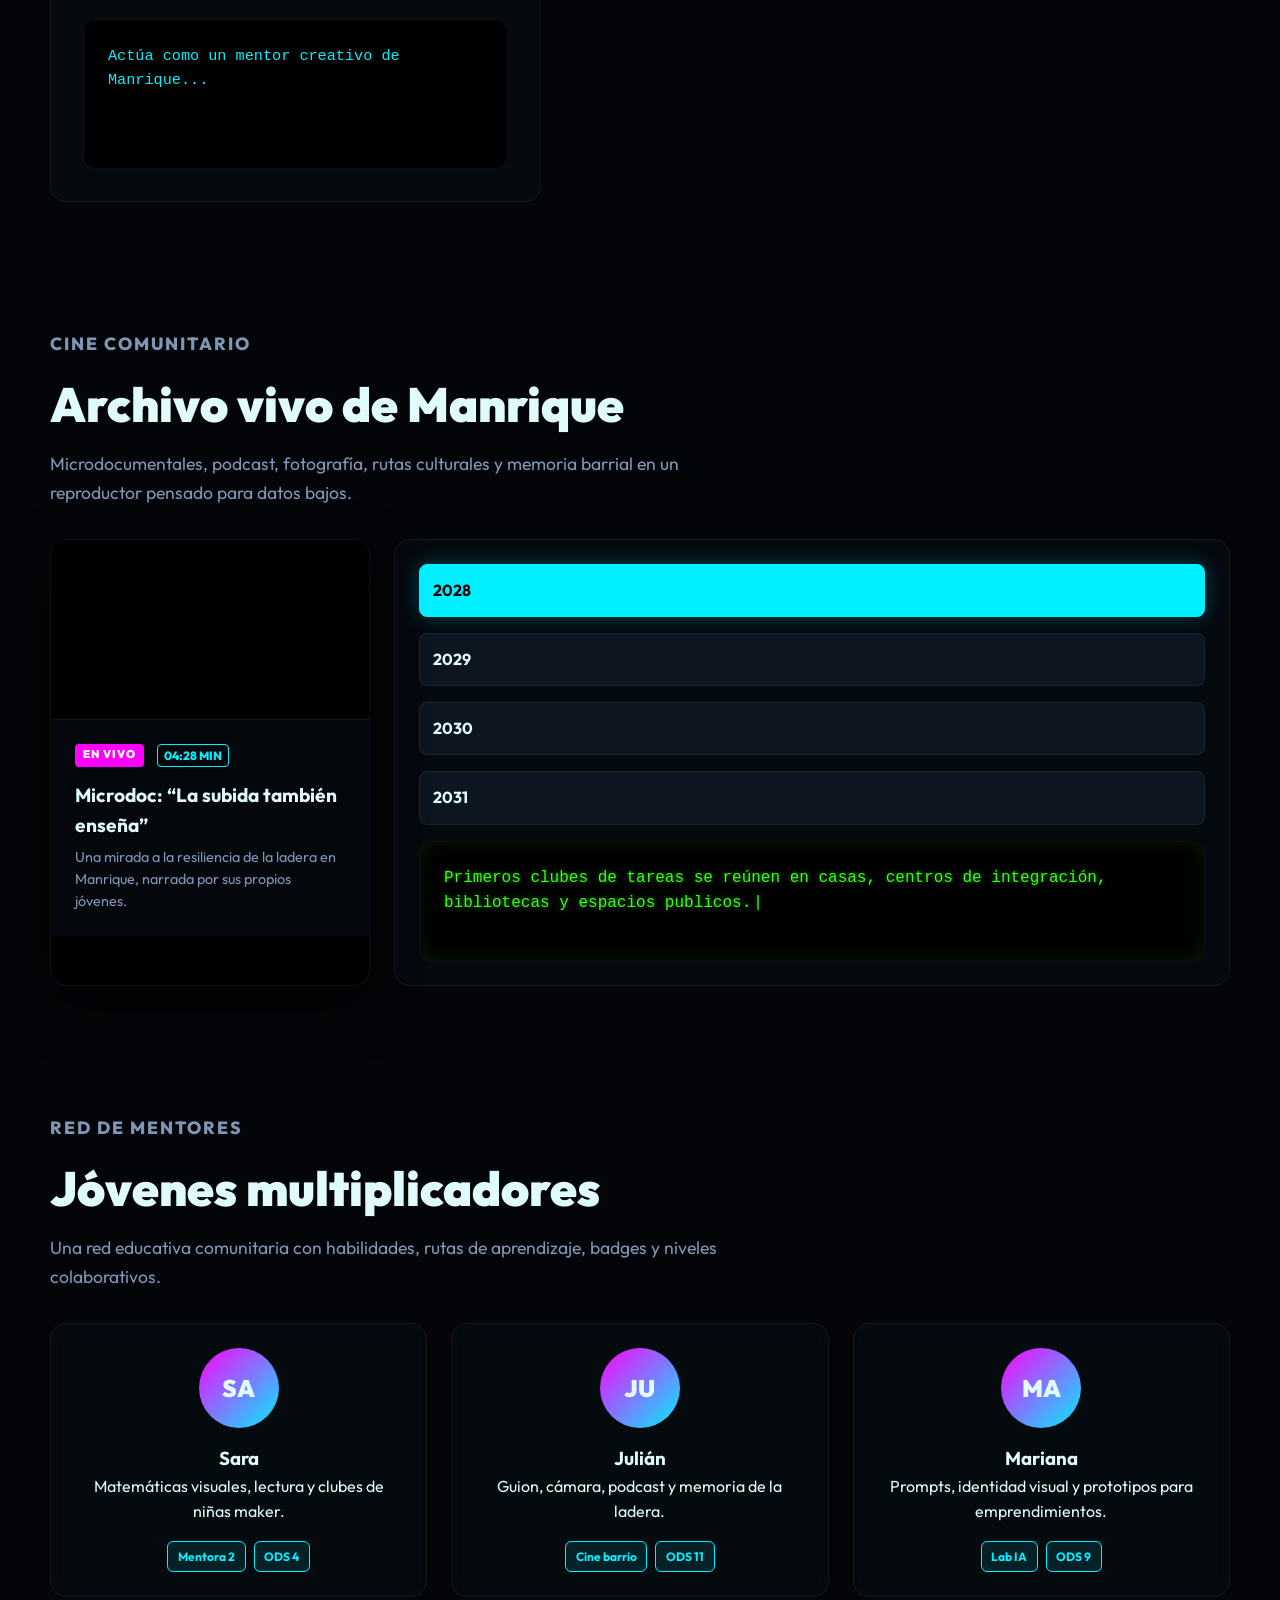
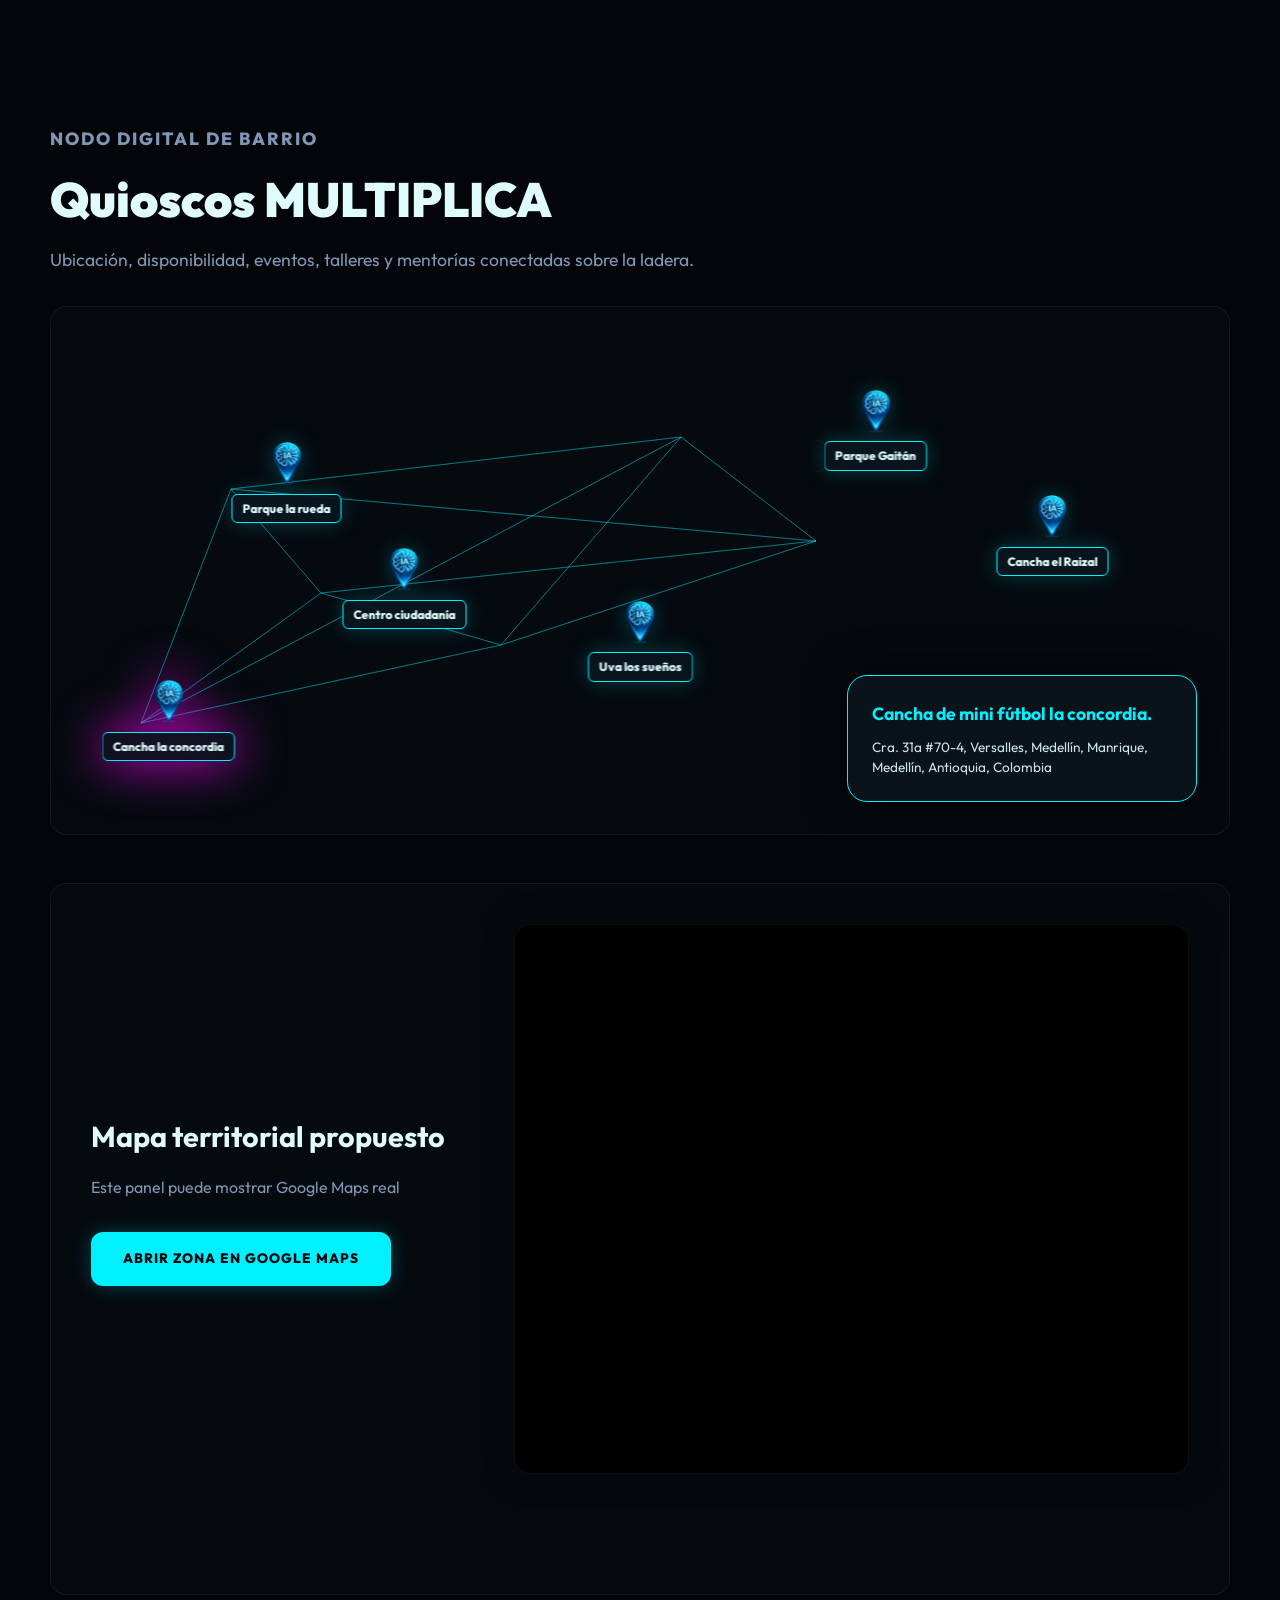
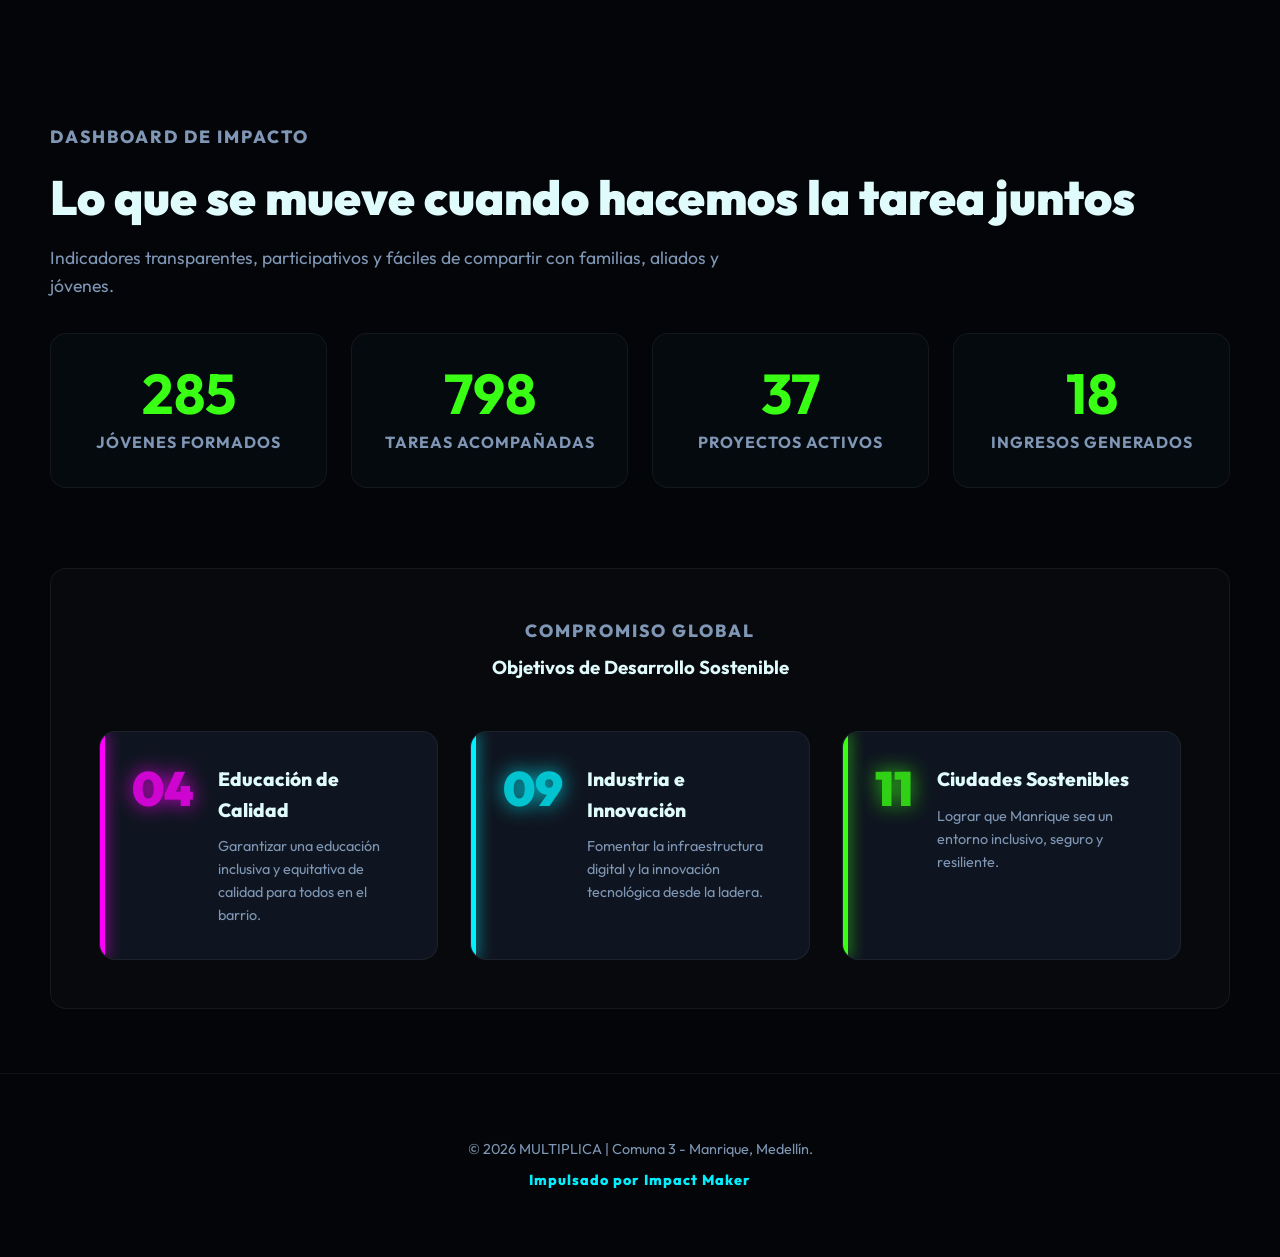
==== commit 2fd943ce: "cambio de video" ====
--- a/index.html
+++ b/index.html
@@ -234,7 +234,7 @@
           <!-- ESPACIO PARA VIDEO DE YOUTUBE: Reemplazar el src por el enlace del video deseado -->
           <div class="player">
             <iframe width="100%" height="100%" 
-              src="https://www.youtube.com/embed/dQw4w9WgXcQ" 
+              src="https://www.youtube.com/watch?v=2zNSgSzhBfM&list=RD2zNSgSzhBfM&start_radio=1" 
               title="YouTube video player" frameborder="0" 
               allow="accelerometer; autoplay; clipboard-write; encrypted-media; gyroscope; picture-in-picture; web-share" 
               allowfullscreen></iframe>
@@ -394,4 +394,4 @@
   <script src="js/app.js"></script>
 </body>
 
-</html>+</html>
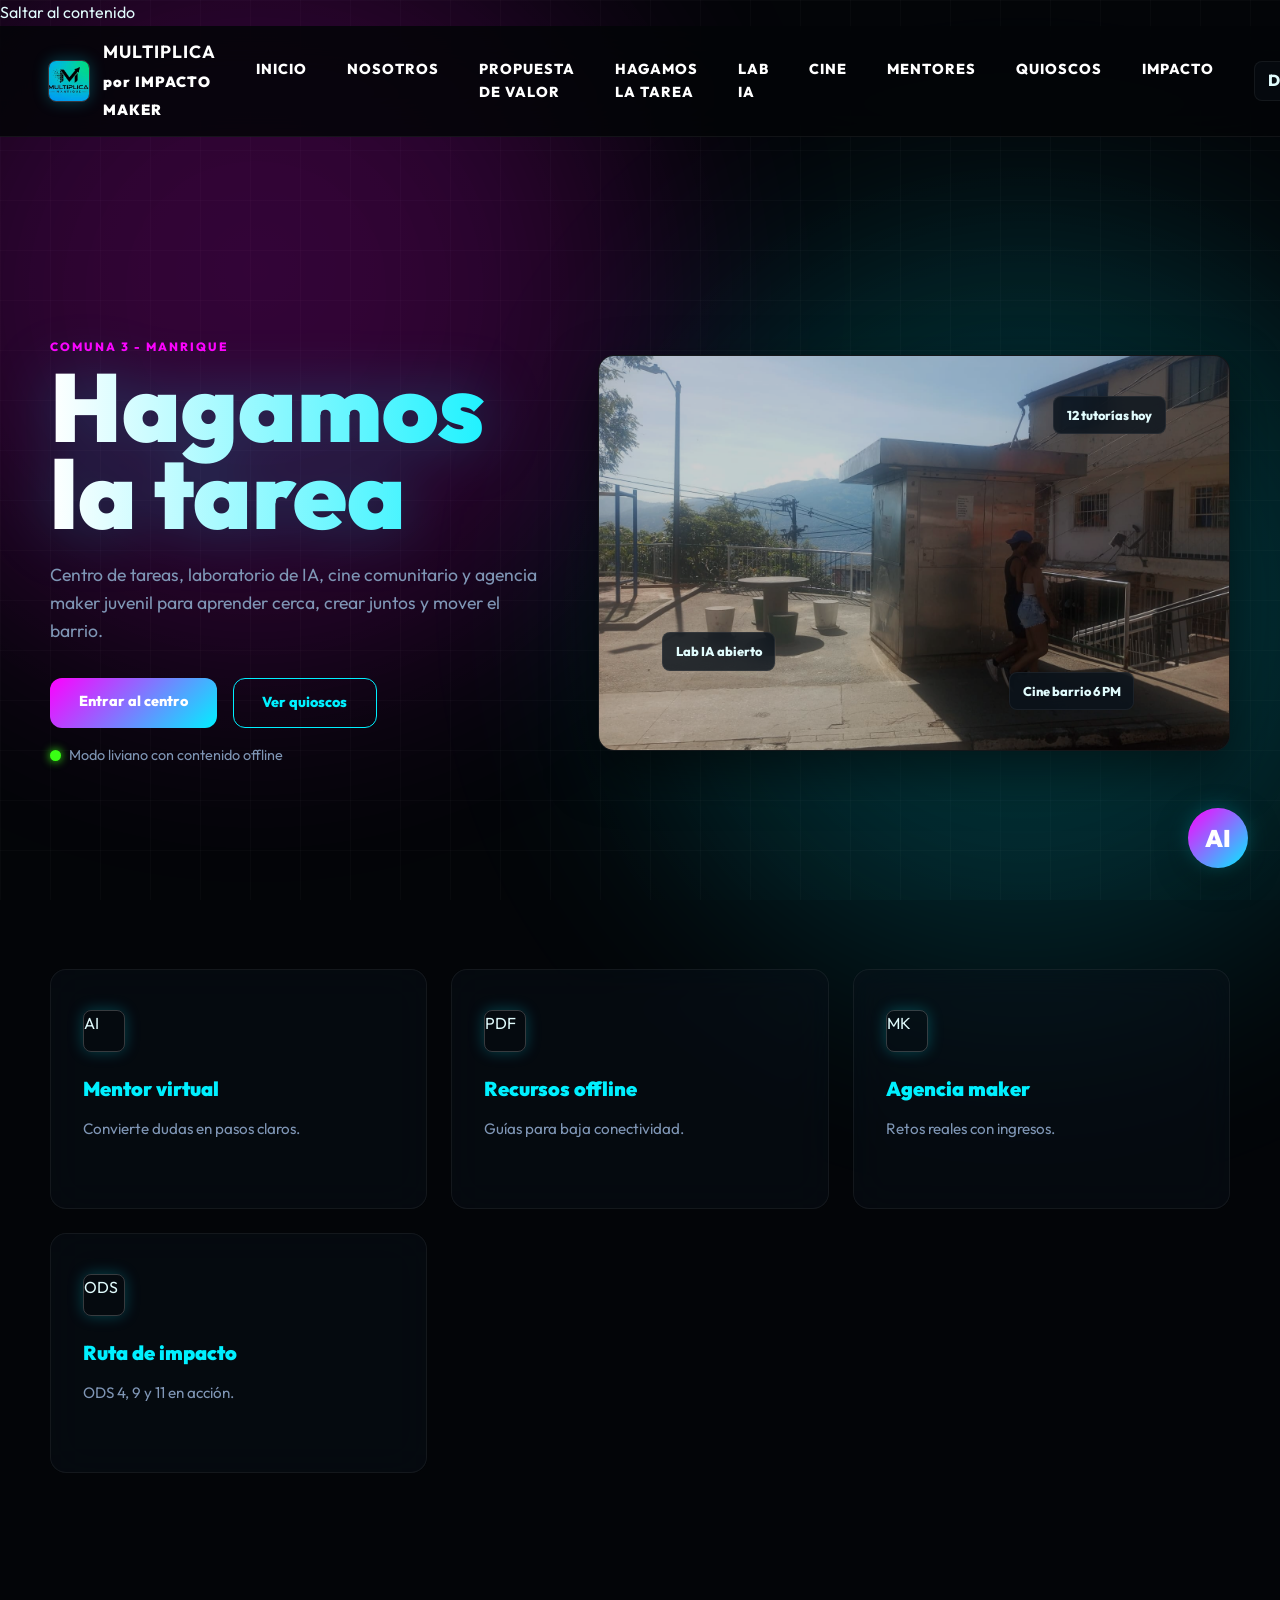
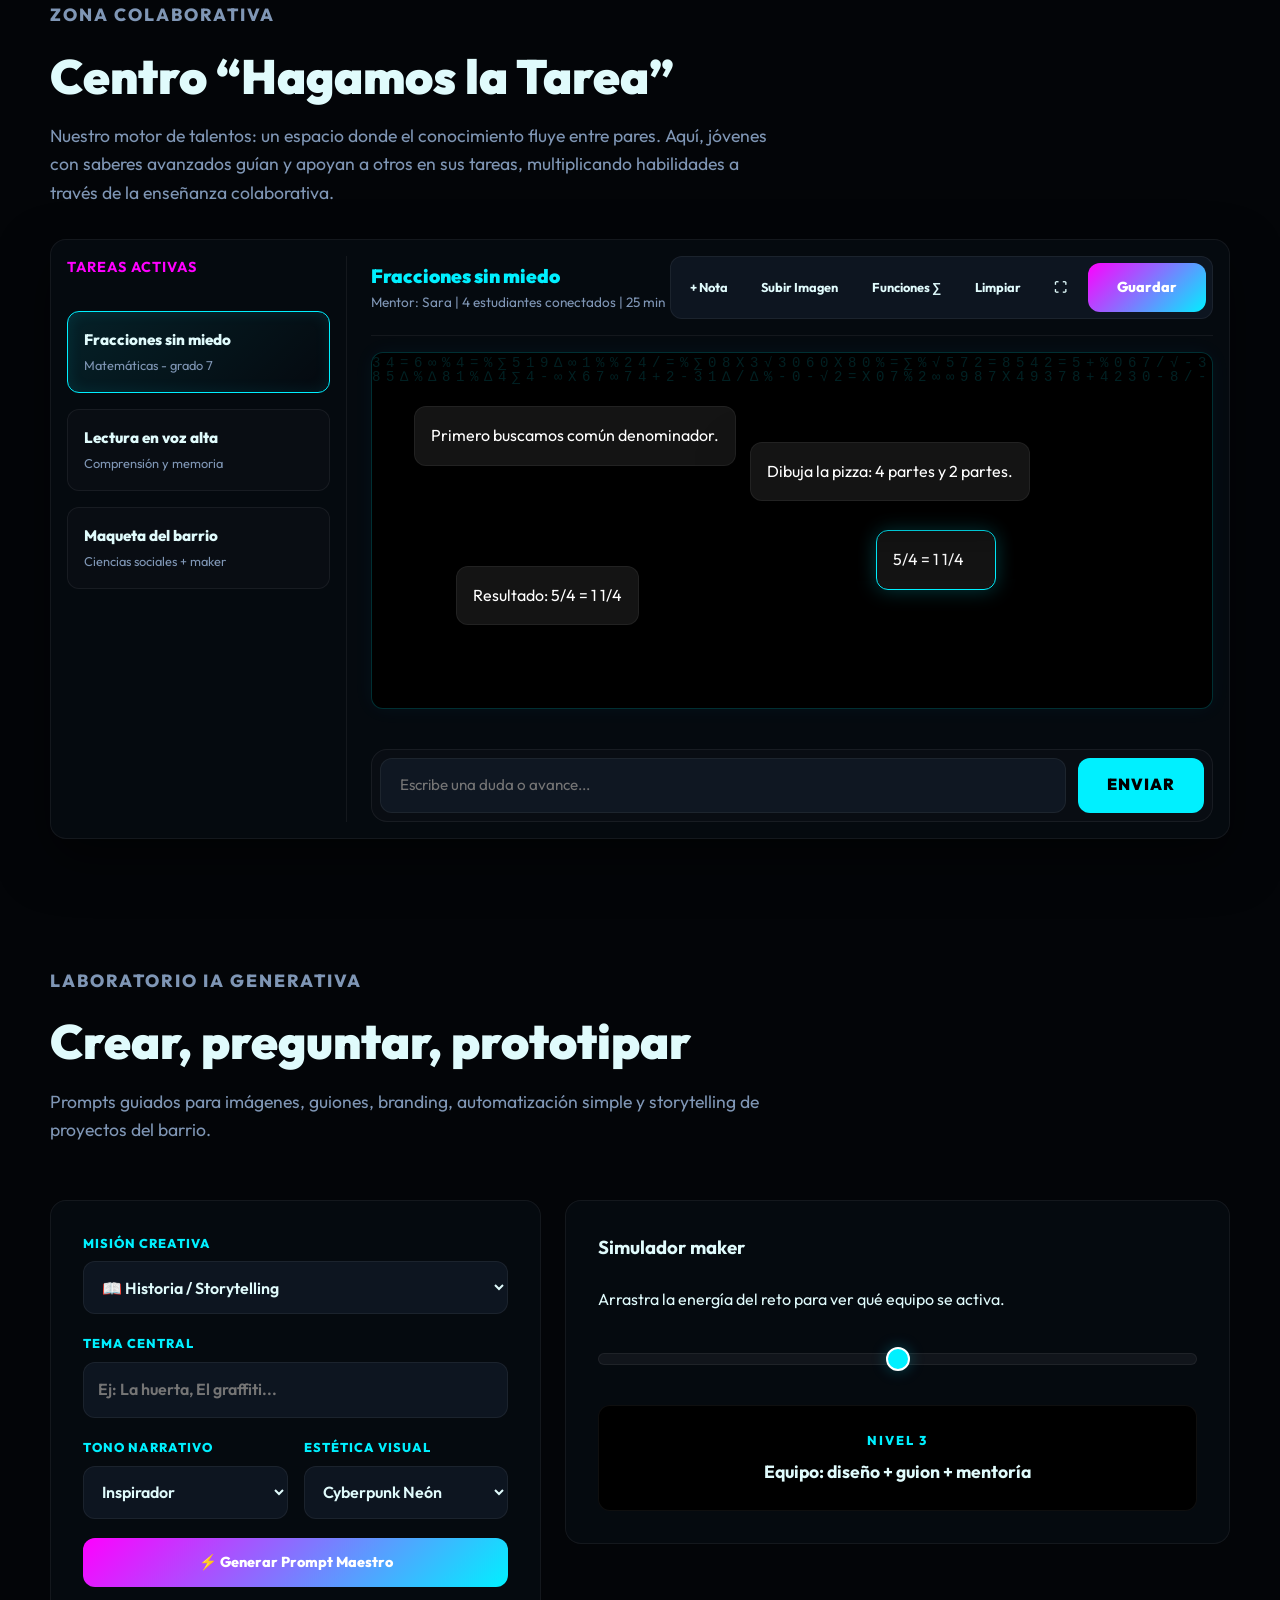
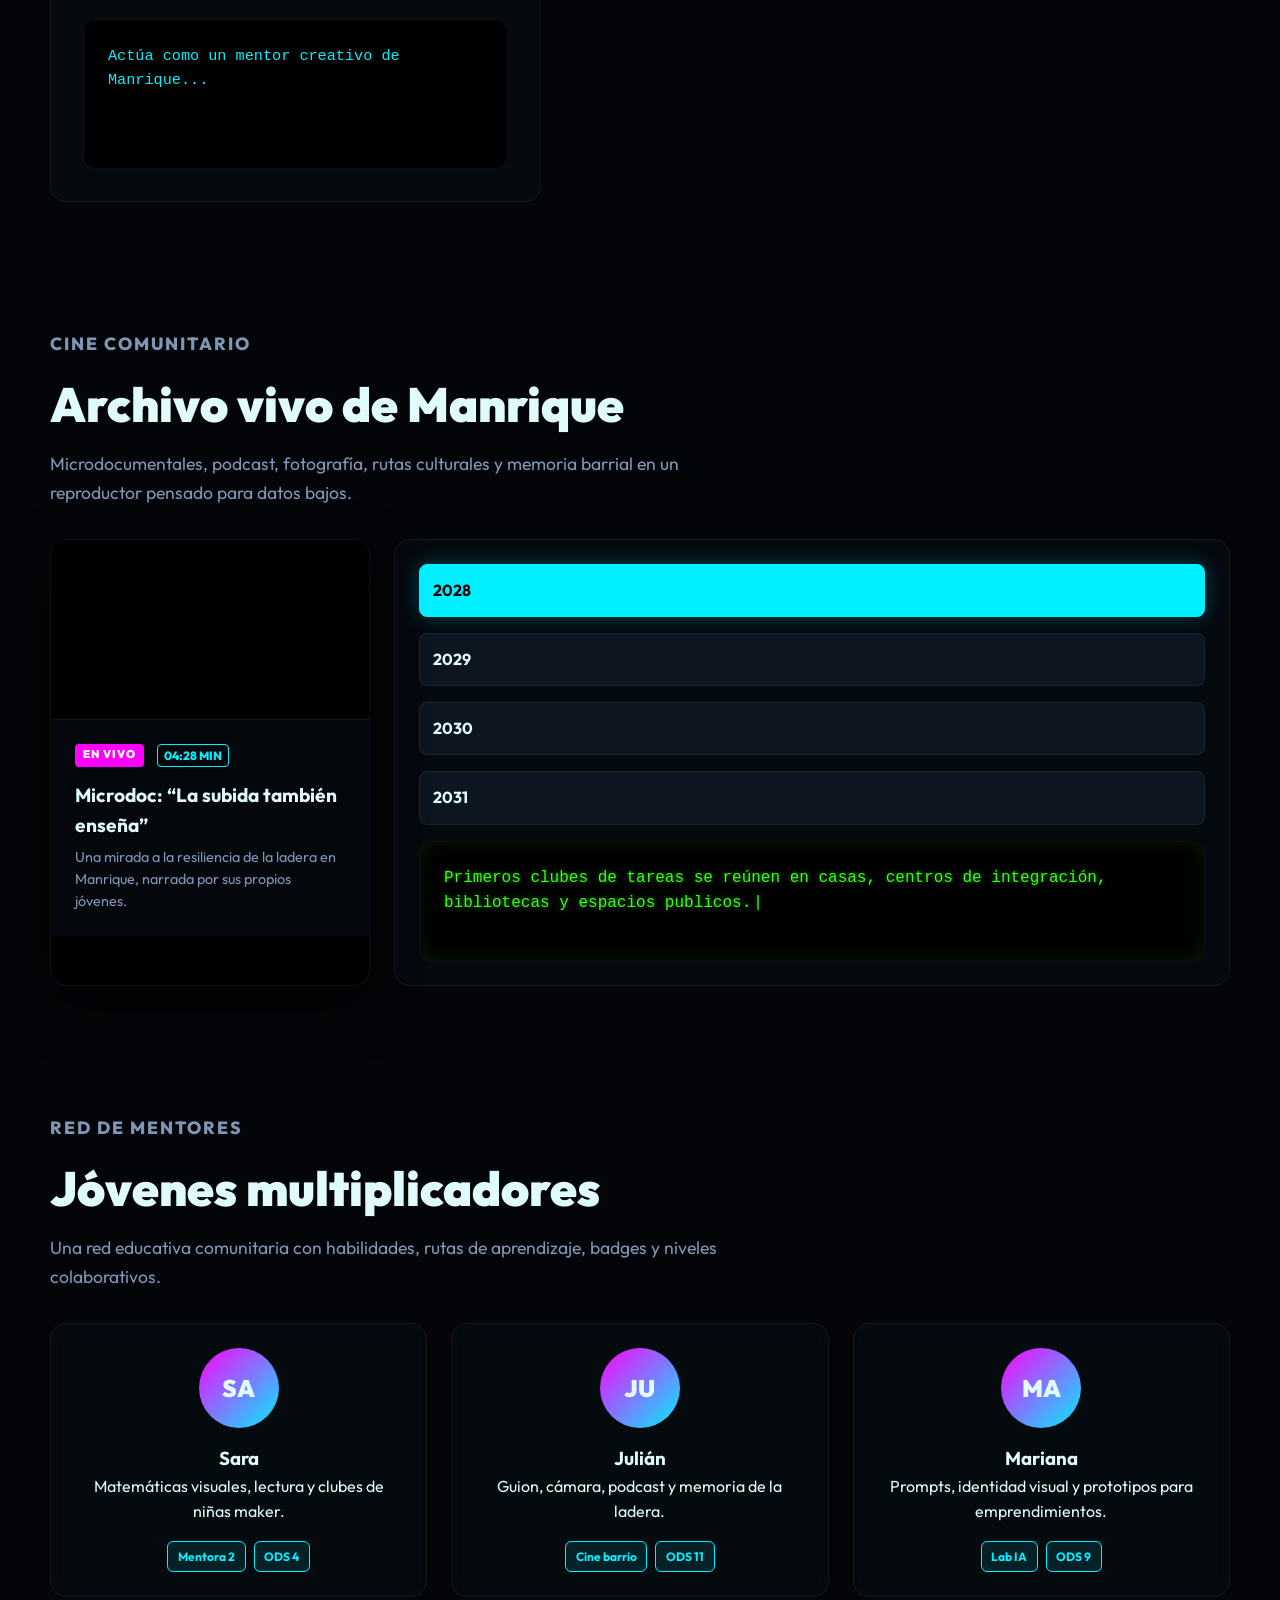
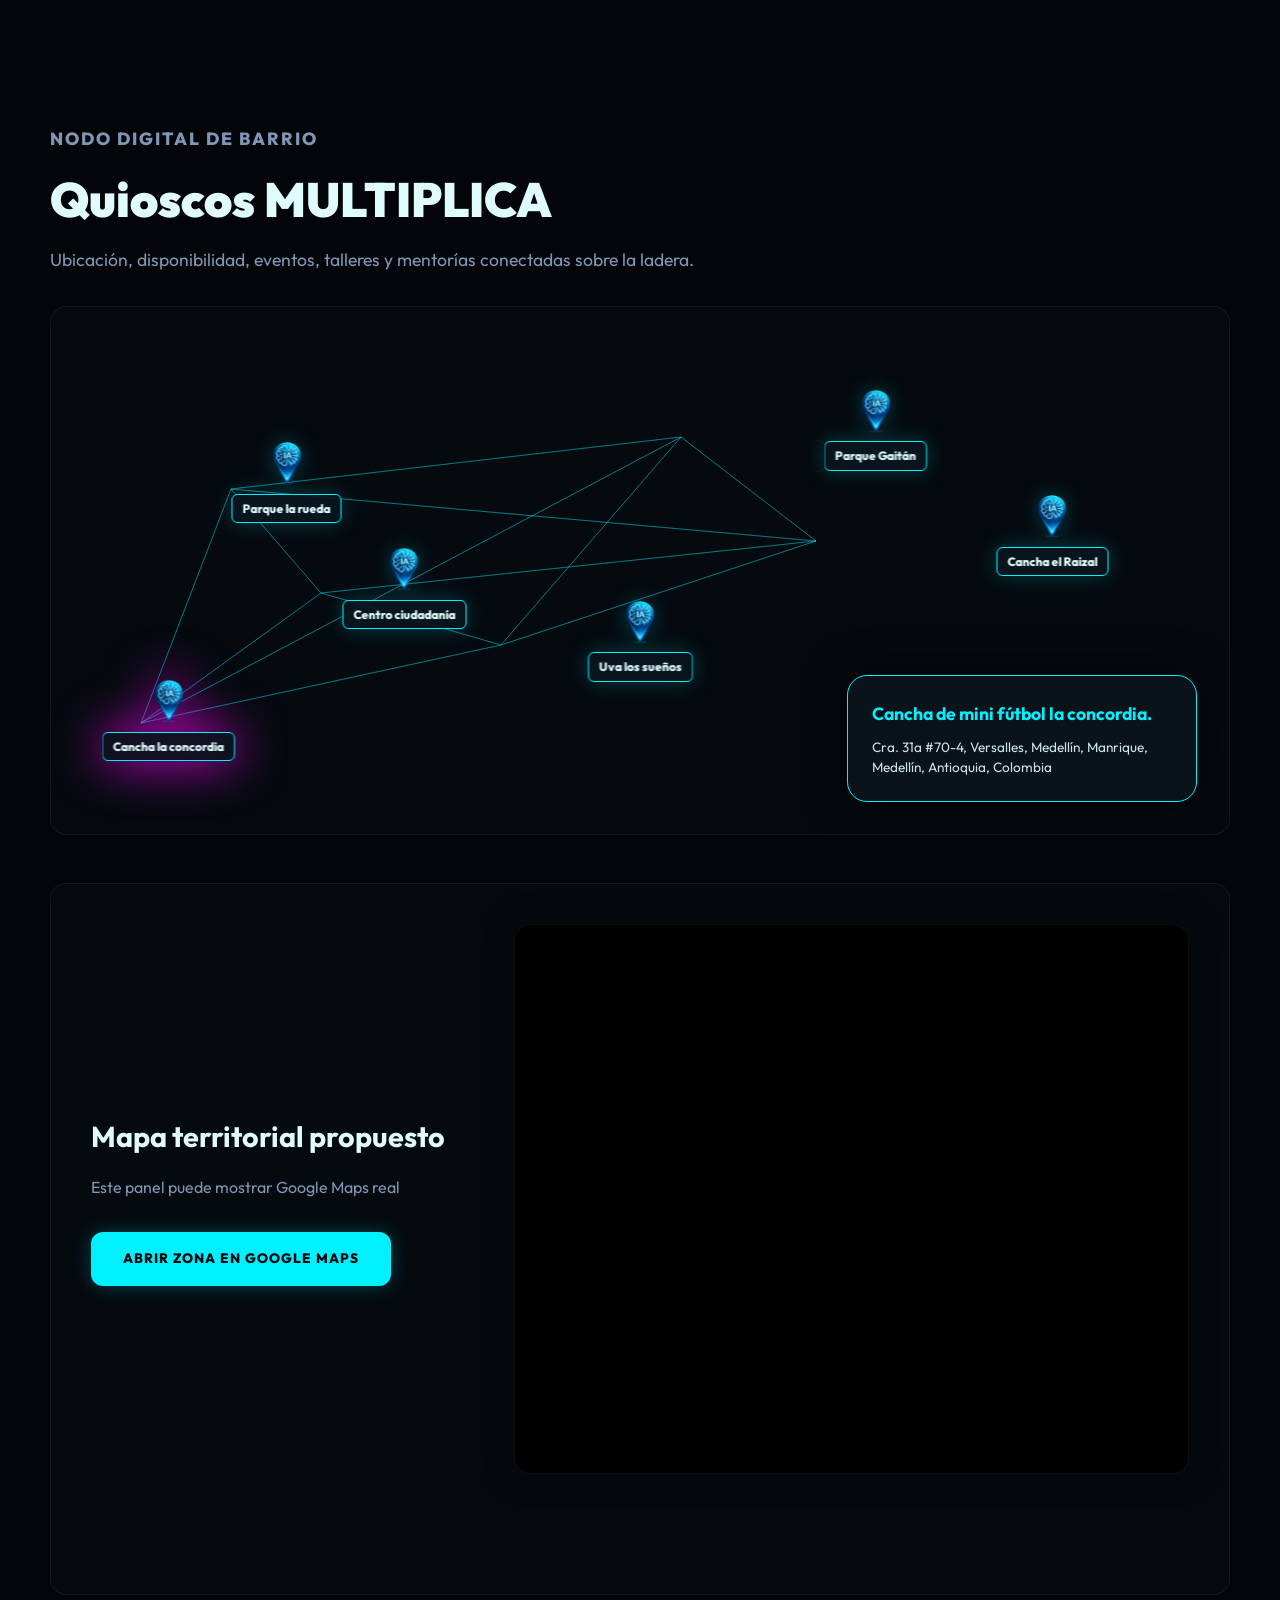
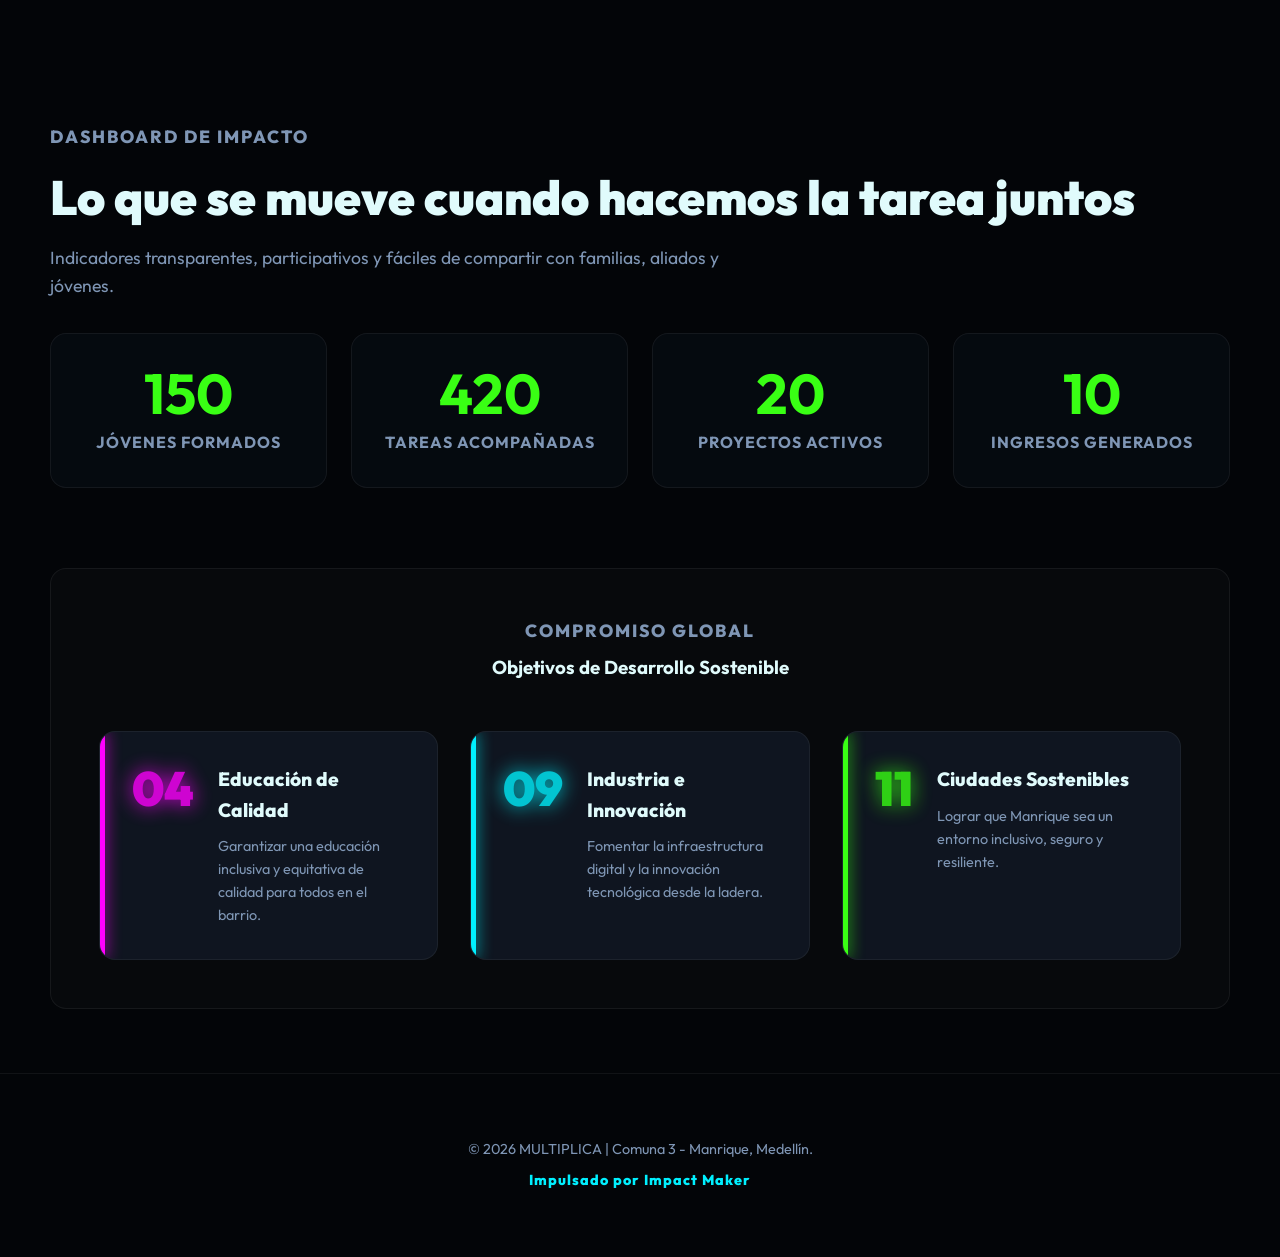
==== commit 8848104d: "Update YouTube iframe source URLcambio de video el video debe ser incrustado no el linck para que pu" ====
--- a/index.html
+++ b/index.html
@@ -234,7 +234,7 @@
           <!-- ESPACIO PARA VIDEO DE YOUTUBE: Reemplazar el src por el enlace del video deseado -->
           <div class="player">
             <iframe width="100%" height="100%" 
-              src="https://www.youtube.com/watch?v=2zNSgSzhBfM&list=RD2zNSgSzhBfM&start_radio=1" 
+              src="https://www.youtube.com/embed/2zNSgSzhBfM?si=yqZhLyA4IKPwW1ER&amp;start=11" 
               title="YouTube video player" frameborder="0" 
               allow="accelerometer; autoplay; clipboard-write; encrypted-media; gyroscope; picture-in-picture; web-share" 
               allowfullscreen></iframe>
